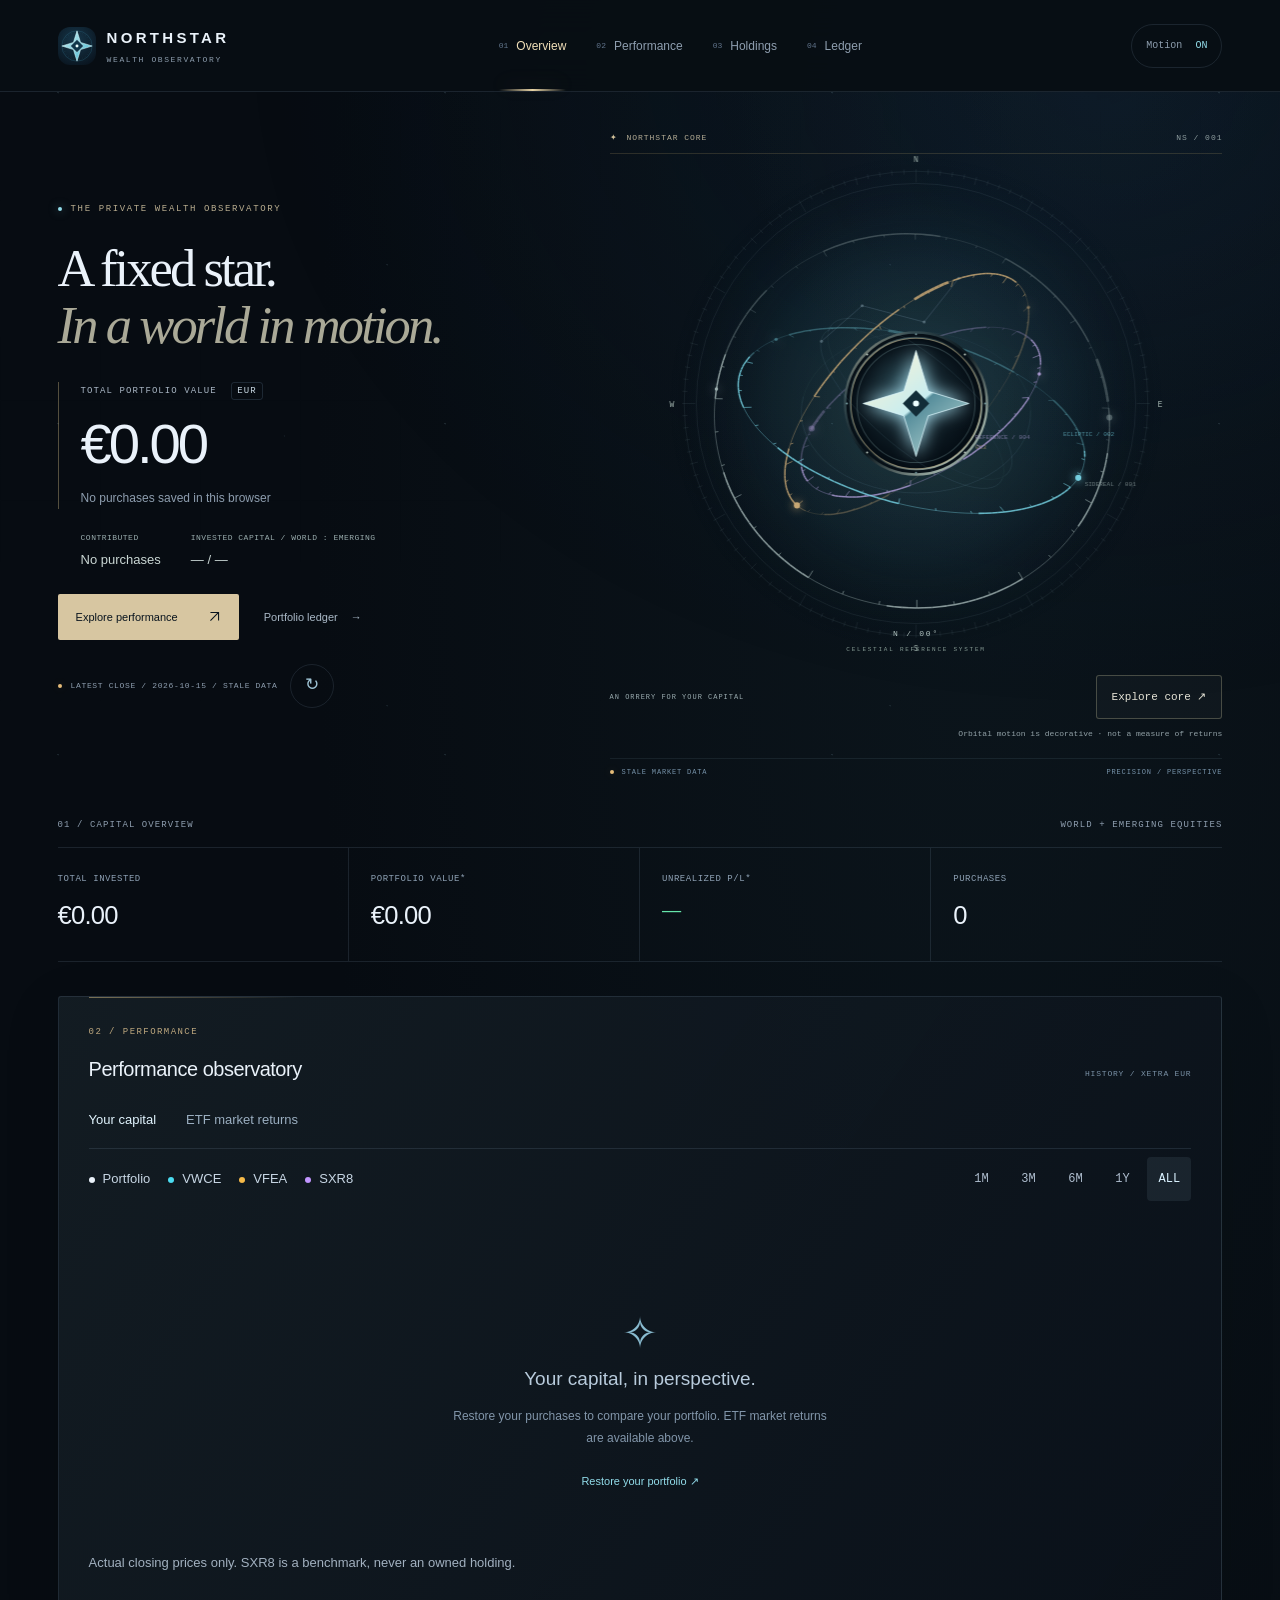
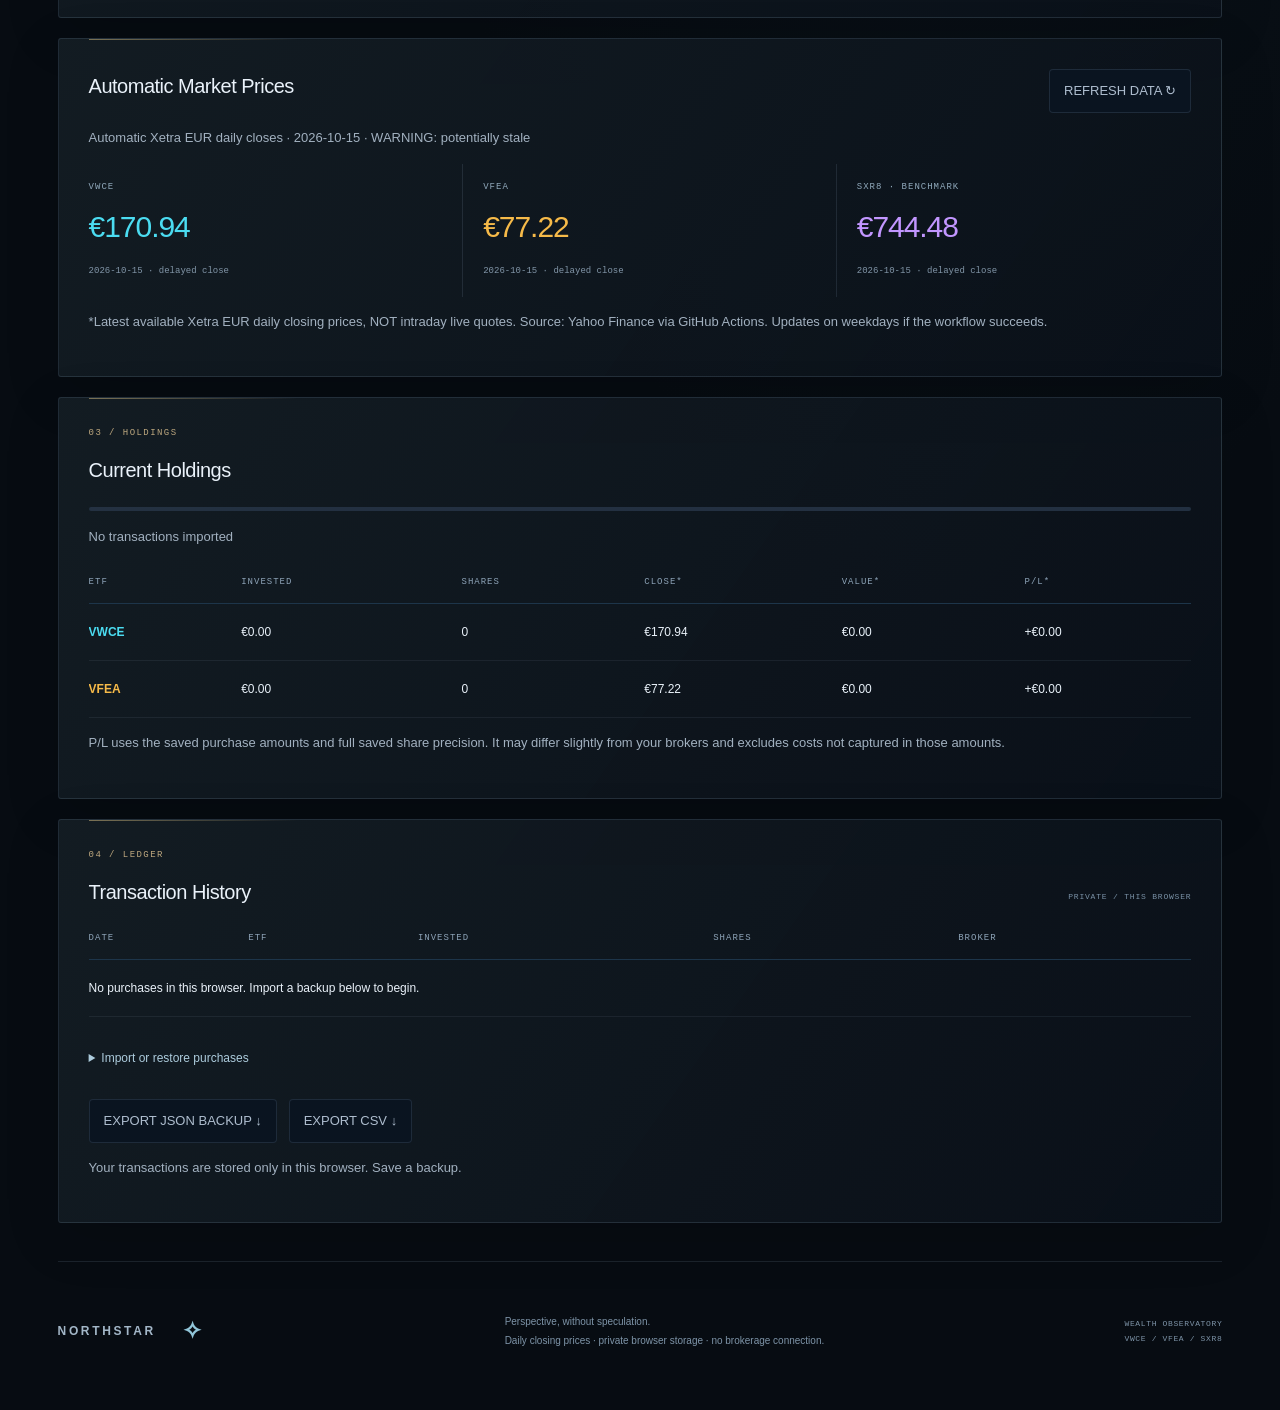
==== public/index.html @ 8e4db7a5 "Build living celestial instrument and portfolio atlas" ====
<!doctype html>
<html lang="en">
<head>
  <meta charset="utf-8">

  <meta
    name="viewport"
    content="width=device-width,initial-scale=1,viewport-fit=cover"
  >

  <meta name="theme-color" content="#060a11">

  <meta
    name="description"
    content="NORTHSTAR — a private wealth observatory. Actual purchases, precise perspective."
  >

  <title>NORTHSTAR — Wealth Observatory</title>

  <link
    rel="icon"
    href="./assets/northstar-mark.svg"
    type="image/svg+xml"
  >

  <link rel="manifest" href="./manifest.webmanifest">
  <link rel="stylesheet" href="./portfolio.css">
  <link rel="stylesheet" href="./observatory.css">
  <link rel="stylesheet" href="./celestial.css">

  <script defer src="./js/finance-utils.js"></script>
  <script defer src="./js/observatory.js"></script>
  <script defer src="./js/celestial.js"></script>
  <script defer src="./js/portfolio-observatory.js"></script>
</head>

<body data-state="loading">

  <a class="skip" href="#view-investments">
    Skip to portfolio
  </a>

  <div class="atmosphere" aria-hidden="true">
    <div class="ambient-light"></div>
    <div class="starfield"></div>
  </div>

  <header class="masthead" id="top">

    <a
      class="identity"
      href="#top"
      aria-label="Northstar overview"
    >
      <img
        src="./assets/northstar-mark.svg"
        width="38"
        height="38"
        alt=""
      >
      <span>
        NORTHSTAR
        <small>WEALTH OBSERVATORY</small>
      </span>
    </a>

    <nav aria-label="Portfolio sections" class="nav">
      <span class="nav-beacon" aria-hidden="true"></span>
      <a class="active" href="#top" aria-current="page">
        <span>01</span> Overview
      </a>

      <a href="#pf-chart">
        <span>02</span> Performance
      </a>

      <a href="#pf-holdings">
        <span>03</span> Holdings
      </a>

      <a href="#pf-trades">
        <span>04</span> Ledger
      </a>
    </nav>

    <button
      class="motion-toggle"
      id="motion-toggle"
      type="button"
      aria-pressed="false"
      aria-label="Pause ambient motion"
    >
      Motion <span>ON</span>
    </button>

  </header>

  <main>

    <section
      class="observatory"
      aria-labelledby="hero-title"
    >

      <div class="hero-copy">

        <div class="eyebrow">
          <span class="status-dot"></span>
          THE PRIVATE WEALTH OBSERVATORY
        </div>

        <h1 id="hero-title">
          A fixed star.<br>
          <em>In a world in motion.</em>
        </h1>

        <div class="hero-valuation">
          <span class="label">
            TOTAL PORTFOLIO VALUE
            <span class="unit">EUR</span>
          </span>

          <strong id="hero-value">—</strong>

          <div id="hero-pl" class="hero-pl">
            Awaiting your portfolio
          </div>
        </div>

        <div class="hero-facts" aria-label="Portfolio context"><div><span>CONTRIBUTED</span><strong id="core-contributed">—</strong></div><div><span>WORLD / EMERGING</span><strong id="core-allocation">—</strong></div></div>
        <div class="hero-actions">
          <a class="primary-link" href="#pf-chart">
            Explore performance <svg width="13" height="13" viewBox="0 0 16 16" aria-hidden="true"><path d="M3 13L13 3M3 3h10v10" fill="none" stroke="currentColor" stroke-width="1.3"/></svg>
          </a>

          <a class="quiet-link" href="#pf-trades">
            Portfolio ledger <span>→</span>
          </a>
        </div>

        <div class="data-status">
          <span class="status-dot"></span>

          <span id="hero-date">
            CONNECTING TO DAILY MARKET DATA
          </span>

          <button
            id="refresh"
            type="button"
            aria-label="Refresh market data"
          >↻</button>
        </div>

      </div>

      <div
        class="instrument"
        id="instrument"
        role="region"
        aria-label="Northstar celestial instrument"
      >

        <div class="instrument-heading">
          <span>NORTHSTAR CORE</span>
          <span>NS / 001</span>
        </div>

        <div class="core-space">

          <div class="core-halo"></div>
          <canvas id="celestial-core" aria-hidden="true"></canvas>
          <div class="core-coordinate" aria-hidden="true">N / 00°<span>CELESTIAL REFERENCE SYSTEM</span></div>

          <div class="core-tilt" id="core-tilt">

            <svg
              class="core-dial"
              viewBox="0 0 500 500"
              aria-hidden="true"
            >

              <defs>
                <radialGradient id="core-surface">
                  <stop stop-color="#1a3d50"/>
                  <stop offset=".65" stop-color="#091520"/>
                  <stop offset="1" stop-color="#050c14"/>
                </radialGradient>

                <linearGradient
                  id="core-metal"
                  x1="0"
                  y1="0"
                  x2="1"
                  y2="1"
                >
                  <stop stop-color="#f0ffff"/>
                  <stop offset=".44" stop-color="#b5e8f5"/>
                  <stop offset=".46" stop-color="#5795ad"/>
                  <stop offset="1" stop-color="#82cbdc"/>
                </linearGradient>

                <linearGradient id="arc-light">
                  <stop
                    stop-color="#4bbedb"
                    stop-opacity="0"
                  />
                  <stop offset="1" stop-color="#d6f9ff"/>
                </linearGradient>
              </defs>

              <g
                class="spatial-guides"
                stroke="#6eabc7"
                fill="none"
                opacity=".2"
              >
                <path d="M250 8V492M8 250H492"/>

                <circle cx="250" cy="250" r="230"/>

                <circle
                  cx="250"
                  cy="250"
                  r="215"
                  stroke-dasharray="1 12"
                />

                <path
                  d="M65 65L435 435M435 65L65 435"
                  stroke-dasharray="2 8"
                />
              </g>

              <g
                fill="#8bacbe"
                font-family="monospace"
                font-size="10"
                text-anchor="middle"
              >
                <text x="250" y="15">N</text>
                <text x="489" y="254">E</text>
                <text x="250" y="497">S</text>
                <text x="11" y="254">W</text>
              </g>

              <g
                id="precision-ticks"
                stroke="#82bad0"
              ></g>

              <g class="orbit orbit-outer" fill="none">
                <circle
                  cx="250"
                  cy="250"
                  r="203"
                  stroke="#47809b"
                  stroke-width=".6"
                />

                <circle
                  cx="250"
                  cy="250"
                  r="199"
                  stroke="url(#arc-light)"
                  stroke-width="3"
                  stroke-dasharray="180 180 6 320 80 485"
                />

                <circle
                  cx="250"
                  cy="51"
                  r="4"
                  fill="#c8f5ff"
                />

                <circle
                  cx="250"
                  cy="449"
                  r="2"
                  fill="#87bed5"
                />
              </g>

              <g
                class="orbit orbit-middle"
                fill="none"
                stroke="#6dbcd2"
              >
                <circle
                  cx="250"
                  cy="250"
                  r="181"
                  stroke-width=".7"
                  stroke-dasharray="2 10"
                />

                <circle
                  cx="250"
                  cy="250"
                  r="171"
                  stroke-width="1.5"
                  stroke-dasharray="70 230 15 400"
                />

                <path
                  d="M250 69v14M421 250h-14M250 431v-14M79 250h14"
                  stroke="#e0faff"
                />
              </g>

              <g class="orbit orbit-inner" fill="none">
                <circle
                  cx="250"
                  cy="250"
                  r="147"
                  stroke="#407891"
                  stroke-width=".8"
                />

                <circle
                  cx="250"
                  cy="250"
                  r="142"
                  stroke="#8bcedf"
                  stroke-width="3"
                  stroke-dasharray="1 8"
                  opacity=".45"
                />

                <circle
                  cx="250"
                  cy="108"
                  r="3"
                  fill="#c4eefa"
                />
              </g>

              <circle
                cx="250"
                cy="250"
                r="107"
                fill="url(#core-surface)"
                stroke="#6295af"
                stroke-width=".8"
              />

              <circle
                cx="250"
                cy="250"
                r="99"
                fill="none"
                stroke="#47748a"
                stroke-width=".5"
              />

              <circle
                cx="250"
                cy="250"
                r="88"
                fill="none"
                stroke="#67a8c4"
                opacity=".25"
                stroke-dasharray="1 5"
              />

              <g class="core-star">
                <path
                  d="M250 165L269 231L335 250L269 269L250 335L231 269L165 250L231 231Z"
                  fill="url(#core-metal)"
                  stroke="#e2faff"
                  stroke-width=".8"
                />

                <path
                  d="M250 165V335M165 250H335"
                  stroke="#c2f6ff"
                  opacity=".4"
                />

                <path
                  d="M250 218L282 250L250 282L218 250Z"
                  fill="#0a1d2a"
                  stroke="#a2d5e5"
                />

                <path
                  d="M250 237L263 250L250 263L237 250Z"
                  fill="#bcefff"
                />

                <circle
                  cx="250"
                  cy="250"
                  r="3"
                  fill="white"
                />
              </g>

              <g
                fill="#769cac"
                font-family="monospace"
                font-size="7"
                letter-spacing="2"
              >
                <text x="226" y="372">TRUE NORTH</text>
                <text x="220" y="132">CAPITAL / EUR</text>
              </g>

            </svg>

            <div class="gyro gyro-one"><i></i></div>
            <div class="gyro gyro-two"><i></i></div>
            <div class="gyro gyro-three"><i></i></div>

          </div>

          <div class="orbit-tag tag-world">
            <i></i>
            <span>WORLD<small>VWCE</small></span>
          </div>

          <div class="orbit-tag tag-emerging">
            <i></i>
            <span>EMERGING<small>VFEA</small></span>
          </div>

        </div>

        <div class="core-controls"><span>AN ORRERY FOR YOUR CAPITAL</span><button id="explore-core" type="button" aria-haspopup="dialog">Explore core <span>↗</span></button></div>
        <p class="orbit-disclaimer">Orbital motion is decorative · not a measure of returns</p>
        <div class="instrument-footer">
          <span>
            <i class="status-dot"></i>
            <b id="core-state">ACQUIRING DATA</b>
          </span>

          <span>PRECISION / PERSPECTIVE</span>
        </div>

      </div>

    </section>

    <div class="section-divider">
      <span>01 / CAPITAL OVERVIEW</span>
      <span>WORLD + EMERGING EQUITIES</span>
    </div>

    <section
      id="view-investments"
      aria-label="Portfolio overview"
    >
      <p class="boot">Loading portfolio engine…</p>
    </section>

    <noscript>
      <p>
        JavaScript is required to calculate your portfolio.
        Your saved records remain in browser storage.
      </p>
    </noscript>

    <footer>
      <a class="identity footer-identity" href="#top">
        NORTHSTAR <span>✧</span>
      </a>

      <p>
        Perspective, without speculation.<br>
        Daily closing prices · private browser storage ·
        no brokerage connection.
      </p>

      <span>
        WEALTH OBSERVATORY<br>
        VWCE / VFEA / SXR8
      </span>
    </footer>

  </main>
  <dialog id="core-dialog" aria-labelledby="map-title" aria-describedby="map-help">
    <div class="map-heading"><div><span class="eyebrow">NORTHSTAR / CELESTIAL ATLAS</span><h2 id="map-title">Your capital. In constellation.</h2></div><button id="close-core" type="button" aria-label="Close celestial atlas" autofocus>Close ×</button></div>
    <p id="map-help">Drag the instrument to rotate. Use arrow keys when focused. Orbits are decorative; financial values below come from your portfolio.</p>
    <div class="map-layout"><canvas id="celestial-map" tabindex="0" role="img" aria-label="Interactive celestial instrument. Arrow keys rotate; Home resets. Drag to rotate."></canvas><div class="map-information"><span class="eyebrow">SELECT A REFERENCE</span><div class="asset-selector" role="group" aria-label="Asset details"><button type="button" data-asset="VWCE" aria-pressed="true">VWCE <small>WORLD</small></button><button type="button" data-asset="VFEA" aria-pressed="false">VFEA <small>EMERGING</small></button><button type="button" data-asset="SXR8" aria-pressed="false">SXR8 <small>BENCHMARK ONLY</small></button></div><div id="asset-detail" aria-live="polite"></div><p class="map-privacy">PRIVATE BY DESIGN<br>Purchases stay in this browser. No brokerage connection.</p></div></div>
    <div class="map-bottom"><span>VWCE / CYAN · VFEA / GOLD · SXR8 / PURPLE</span><button id="reset-core" type="button">Reset orientation ↺</button></div>
  </dialog>

</body>
</html>
---- public/portfolio.css ----
#view-investments > :not(#pf-root) {
  display: none !important;
}

#pf-root {
  color: #e4f0fb;
}

#pf-root * {
  box-sizing: border-box;
}

#pf-root h1 {
  font-size: clamp(28px, 3vw, 40px);
  margin: 10px 0;
}

#pf-root h2 {
  font-size: 17px;
  margin: 0 0 14px;
}

#pf-root .pf-sub {
  color: #91aabc;
  font-size: 12px;
  line-height: 1.7;
}

#pf-root .pf-micro {
  color: #56d5ef;
  font-size: 10px;
  letter-spacing: 2px;
}

#pf-root .pf-grid {
  display: grid;
  grid-template-columns: repeat(4, minmax(0, 1fr));
  gap: 12px;
  margin: 22px 0;
}

#pf-root .pf-card,
#pf-root .pf-panel {
  background: #0b1c2d;
  border: 1px solid #203e54;
  border-radius: 6px;
  padding: 20px;
  min-width: 0;
}

#pf-root .pf-card small,
#pf-root .pf-quote small {
  display: block;
  color: #91aabc;
  font-size: 10px;
  letter-spacing: 1px;
  margin-bottom: 12px;
}

#pf-root .pf-card strong {
  display: block;
  font-size: clamp(16px, 2vw, 25px);
  overflow-wrap: anywhere;
}

#pf-root .pf-panel {
  margin: 14px 0;
}

#pf-root .pf-top {
  display: flex;
  justify-content: space-between;
  align-items: center;
  gap: 12px;
  flex-wrap: wrap;
}

#pf-root button {
  background: #0c2b40;
  border: 1px solid #28506b;
  color: #b6eaf6;
  padding: 10px 13px;
  border-radius: 4px;
  cursor: pointer;
  font-size: 12px;
}

#pf-root button.active {
  background: #56d5ef;
  color: #052030;
  border-color: #56d5ef;
  font-weight: 700;
}

#pf-root button:disabled {
  opacity: 0.5;
  cursor: wait;
}

#pf-root .pf-controls {
  display: flex;
  gap: 8px;
  flex-wrap: wrap;
  margin: 14px 0;
}

#pf-root .pf-table {
  overflow-x: auto;
}

#pf-root table {
  width: 100%;
  min-width: 560px;
  border-collapse: collapse;
  font-size: 13px;
}

#pf-root th,
#pf-root td {
  text-align: left;
  padding: 12px;
  border-bottom: 1px solid #1d354a;
  white-space: nowrap;
}

#pf-root th {
  font-size: 10px;
  color: #91aabc;
  letter-spacing: 1px;
}

#pf-root .pf-bar {
  height: 9px;
  border-radius: 8px;
  margin: 13px 0;
}

#pf-root .pf-prices {
  display: grid;
  grid-template-columns: repeat(3, minmax(0, 1fr));
  gap: 10px;
  margin-top: 14px;
}

#pf-root .pf-quote {
  padding: 14px;
  background: #071725;
  border: 1px solid #203e54;
  border-radius: 5px;
}

#pf-root .pf-quote strong {
  display: block;
  font-size: 21px;
  margin-bottom: 9px;
}

#pf-root .pf-quote span {
  font-size: 11px;
  color: #91aabc;
}

#pf-root .pf-empty {
  text-align: center;
  padding: 65px 12px;
  color: #91aabc;
  font-size: 14px;
}

#pf-root #pf-chart svg {
  display: block;
  width: 100%;
  height: auto;
}

#pf-root summary {
  cursor: pointer;
  color: #56d5ef;
  margin: 18px 0;
}

#pf-root textarea {
  width: 100%;
  min-height: 145px;
  display: block;
  background: #061522;
  color: #e4f0fb;
  border: 1px solid #2b4b64;
  padding: 12px;
  font: 13px monospace;
  margin: 12px 0;
}

@media (max-width: 950px) {
  #pf-root .pf-grid {
    grid-template-columns: repeat(2, minmax(0, 1fr));
  }
}

@media (max-width: 600px) {
  #pf-root .pf-card,
  #pf-root .pf-panel {
    padding: 13px;
  }

  #pf-root .pf-prices {
    grid-template-columns: 1fr;
  }
}
---- public/observatory.css ----
:root {
  color-scheme: dark;
  --bg: #060a11;
  --ink: #eaf2fa;
  --muted: #8e9eaf;
  --line: #99b8d323;
  --cyan: #93ddeb;
  --gold: #e9be74;
  --purple: #bca3ef;
  --mono: ui-monospace, SFMono-Regular, Consolas, monospace;
}

* { box-sizing: border-box; }

html {
  scroll-behavior: smooth;
  scroll-padding-top: 105px;
}

body {
  margin: 0;
  min-width: 320px;
  background: var(--bg);
  color: var(--ink);
  font: 14px/1.5 -apple-system, BlinkMacSystemFont, "Segoe UI", sans-serif;
  -webkit-font-smoothing: antialiased;
}

a { color: inherit; text-decoration: none; }
button, input, textarea { font: inherit; }
button, a, input { -webkit-tap-highlight-color: transparent; }
button { cursor: pointer; }
button:disabled { cursor: wait; opacity: .5; }
:focus-visible { outline: 2px solid var(--cyan); outline-offset: 5px; }
::selection { background: #3e758b; color: white; }

.skip {
  position: fixed;
  top: -100px;
  z-index: 99;
  background: #eaf2fa;
  color: #060a11;
  padding: 14px;
}

.skip:focus { top: 0; }

/* ATMOSPHERE */

.atmosphere {
  position: fixed;
  inset: 0;
  overflow: hidden;
  pointer-events: none;
  z-index: -1;
  background: radial-gradient(ellipse at 85% 5%, #10253e66, transparent 55%);
}

.ambient-light {
  position: absolute;
  width: 65vw;
  height: 65vw;
  right: -20vw;
  top: -25vw;
  background: radial-gradient(circle, #2547662b, transparent 65%);
  animation: atmosphere 22s ease-in-out infinite alternate;
}

.starfield {
  position: absolute;
  inset: 0;
  background-image:
    radial-gradient(1px 1px at 15% 28%, #bdeaff7a 80%, transparent),
    radial-gradient(1px 1px at 77% 60%, #bdeaff60 80%, transparent),
    radial-gradient(1px 1px at 42% 84%, #bdeaff40 80%, transparent);
  background-size: 387px 331px, 503px 441px, 677px 519px;
  opacity: .4;
  animation: atmosphere 30s ease-in-out infinite alternate-reverse;
}

/* IDENTITY AND NAVIGATION */

.masthead {
  height: 92px;
  display: flex;
  align-items: center;
  justify-content: space-between;
  gap: 25px;
  padding: 0 clamp(22px, 4.5vw, 80px);
  border-bottom: 1px solid var(--line);
  background: #060c15e8;
  backdrop-filter: blur(18px);
  position: sticky;
  top: 0;
  z-index: 10;
}

.identity {
  display: flex;
  align-items: center;
  gap: 11px;
  font-size: 15px;
  font-weight: 600;
  letter-spacing: .22em;
}

.identity img { border-radius: 12px; }

.identity small {
  display: block;
  color: var(--muted);
  font: 8px var(--mono);
  letter-spacing: .2em;
  margin-top: 5px;
}

.nav {
  display: flex;
  align-items: center;
  gap: 30px;
  height: 100%;
}

.nav a {
  display: flex;
  align-items: center;
  gap: 8px;
  position: relative;
  font-size: 12px;
  color: var(--muted);
  height: 100%;
  transition: color .25s;
}

.nav a span {
  font: 8px var(--mono);
  color: #60748b;
}

.nav a:after {
  content: "";
  height: 1px;
  position: absolute;
  bottom: 0;
  left: 0;
  right: 0;
  background: var(--cyan);
  transform: scaleX(0);
  transition: transform .35s;
}

.nav a.active { color: var(--ink); }

.nav a.active:after {
  transform: scaleX(1);
  box-shadow: 0 -3px 16px #80d8ff66;
}

.nav a:hover { color: #e9f9ff; }

.motion-toggle {
  border: 1px solid var(--line);
  border-radius: 30px;
  background: transparent;
  padding: 10px 14px;
  color: var(--muted);
  font: 10px var(--mono);
}

.motion-toggle span {
  color: var(--cyan);
  margin-left: 7px;
}

/* PORTFOLIO HERO */

main {
  max-width: 1720px;
  margin: auto;
  padding: 0 clamp(22px, 4.5vw, 80px);
}

.observatory {
  min-height: 600px;
  display: grid;
  grid-template-columns: 1fr 1fr;
  align-items: center;
  gap: 20px;
  position: relative;
  padding: 38px 0 48px;
}

.hero-copy { z-index: 1; }

.eyebrow,
.label,
.section-divider,
.instrument-heading,
.instrument-footer,
.data-status {
  font: 9px/1.6 var(--mono);
  letter-spacing: .12em;
  color: var(--muted);
}

.eyebrow {
  display: flex;
  align-items: center;
  gap: 9px;
  color: #a3c2d3;
}

.status-dot {
  display: inline-block;
  width: 4px;
  height: 4px;
  border-radius: 50%;
  background: var(--cyan);
  box-shadow: 0 0 10px #93ddeb88;
  flex-shrink: 0;
}

.hero-copy h1 {
  font-size: clamp(32px, 3.4vw, 55px);
  font-weight: 430;
  line-height: 1.16;
  letter-spacing: -.045em;
  margin: 29px 0 34px;
}

.hero-copy h1 em {
  font-style: normal;
  color: #7f97ab;
  font-weight: 350;
}

.hero-valuation .label {
  display: block;
  color: #a9b6c4;
}

.unit {
  display: inline-block;
  padding: 1px 5px;
  border: 1px solid #7b9cb733;
  border-radius: 3px;
  margin-left: 8px;
  color: #c8d8e3;
}

.hero-valuation > strong {
  display: block;
  font-size: clamp(45px, 4.8vw, 78px);
  font-weight: 350;
  letter-spacing: -.055em;
  line-height: 1.15;
  margin: 12px 0;
  font-variant-numeric: tabular-nums;
}

.hero-pl {
  font-size: 12px;
  color: var(--muted);
  min-height: 20px;
}

.up { color: #92d8b6 !important; }
.down { color: #f2a6ac !important; }

.hero-actions {
  display: flex;
  gap: 25px;
  align-items: center;
  margin: 32px 0;
}

.primary-link {
  display: flex;
  align-items: center;
  gap: 30px;
  background: #d9ecf3;
  color: #09141e;
  padding: 13px 18px;
  border-radius: 4px;
  font-size: 11px;
  transition: background .2s, transform .2s;
}

.primary-link:hover {
  background: white;
  transform: translateY(-2px);
}

.quiet-link { font-size: 11px; color: #aab9c7; }
.quiet-link span { margin-left: 10px; }

.data-status {
  display: flex;
  align-items: center;
  gap: 9px;
  font-size: 8px;
  letter-spacing: .08em;
}

.data-status button {
  background: none;
  border: 1px solid var(--line);
  border-radius: 50%;
  color: #9fc4d6;
  font-size: 17px;
  width: 34px;
  height: 34px;
  margin-left: 4px;
}

/* NORTHSTAR CORE */

.instrument {
  align-self: stretch;
  position: relative;
  display: flex;
  flex-direction: column;
  justify-content: center;
  min-width: 0;
  isolation: isolate;
}

.instrument-heading,
.instrument-footer {
  display: flex;
  justify-content: space-between;
  align-items: center;
  font-size: 8px;
  letter-spacing: .12em;
  padding: 8px 18px;
  color: #7793aa;
}

.instrument-heading { border-bottom: 1px solid #9bc9e018; }
.instrument-footer { border-top: 1px solid #9bc9e018; }

.instrument-footer > span:first-child {
  display: flex;
  align-items: center;
  gap: 8px;
}

.instrument-footer b { font-weight: 400; }

.core-space {
  position: relative;
  aspect-ratio: 1.05;
  display: grid;
  place-items: center;
  perspective: 900px;
  max-height: 540px;
}

.core-halo {
  position: absolute;
  inset: 0;
  background: radial-gradient(circle at 50% 50%, #5694c012, transparent 64%);
  border-radius: 50%;
  animation: core-breathe 9s ease-in-out infinite;
}

.core-tilt {
  width: 93%;
  aspect-ratio: 1;
  position: relative;
  transform: rotateX(var(--pitch, 0deg)) rotateY(var(--yaw, 0deg));
  transform-style: preserve-3d;
  transition: transform .6s cubic-bezier(.2, .8, .2, 1);
}

.core-dial {
  width: 100%;
  height: 100%;
  overflow: visible;
}

.orbit { transform-origin: 250px 250px; }
.orbit-outer { animation: orbit 80s linear infinite; }
.orbit-middle { animation: orbit 56s linear infinite reverse; }
.orbit-inner { animation: orbit 35s linear infinite; }
.core-star { filter: drop-shadow(0 0 10px #7bcce444); }

.gyro {
  position: absolute;
  inset: 10%;
  border-radius: 50%;
  border: 1px solid #79c8ee55;
  box-shadow: inset 0 1px 1px #d6f6ff55, 0 0 12px #2f668515;
  pointer-events: none;
  transform-style: preserve-3d;
}

.gyro:after {
  content: "";
  position: absolute;
  inset: 5px;
  border: 1px solid #9dd7ee12;
  border-radius: 50%;
}

.gyro i {
  position: absolute;
  top: 50%;
  left: -2px;
  width: 4px;
  height: 4px;
  border-radius: 50%;
  background: #c4efff;
  box-shadow: 0 0 10px #b0e7ff;
}

.gyro-one { animation: gyro-one 45s linear infinite; }

.gyro-two {
  inset: 15%;
  border-color: #7190ba45;
  animation: gyro-two 60s linear infinite reverse;
}

.gyro-three {
  inset: 5%;
  border-style: dashed;
  opacity: .3;
  animation: gyro-three 100s linear infinite;
}

.orbit-tag {
  position: absolute;
  font: 8px var(--mono);
  letter-spacing: .14em;
  display: flex;
  gap: 7px;
  align-items: start;
  color: #a8ccdc;
  background: #070d16bb;
  padding: 8px;
  border-radius: 3px;
}

.orbit-tag i {
  width: 4px;
  height: 4px;
  background: var(--cyan);
  border-radius: 50%;
  margin-top: 3px;
}

.orbit-tag small {
  display: block;
  color: #6c879e;
  font-size: 7px;
  margin-top: 5px;
}

.tag-world { right: 0; top: 25%; }
.tag-emerging { left: 0; bottom: 20%; color: #d1bd98; }
.tag-emerging i { background: var(--gold); }

/* FINANCIAL PANELS */

.section-divider {
  display: flex;
  justify-content: space-between;
  gap: 20px;
  border-bottom: 1px solid var(--line);
  padding: 0 0 15px;
  font-size: 9px;
}

#pf-root > .pf-micro,
#pf-root > h1,
#pf-root > p.pf-sub {
  display: none;
}

#view-investments { min-height: 400px; }
#view-investments #pf-root { color: var(--ink); }

#view-investments #pf-root .pf-grid {
  gap: 0;
  margin: 0 0 34px;
  border-bottom: 1px solid var(--line);
}

#view-investments #pf-root .pf-card {
  background: transparent;
  border: 0;
  border-right: 1px solid var(--line);
  border-radius: 0;
  padding: 26px 22px;
  position: relative;
}

#view-investments #pf-root .pf-card:first-child { padding-left: 0; }
#view-investments #pf-root .pf-card:last-child { border-right: 0; }

#view-investments #pf-root .pf-card small {
  color: #8ea1b4;
  font: 9px var(--mono);
  letter-spacing: .06em;
}

#view-investments #pf-root .pf-card strong {
  font-size: clamp(19px, 2vw, 29px);
  font-weight: 400;
  letter-spacing: -.03em;
  font-variant-numeric: tabular-nums;
}

#view-investments #pf-root .pf-card:nth-child(3) strong {
  font-size: clamp(15px, 1.5vw, 22px);
}

#view-investments #pf-root .pf-panel {
  background: linear-gradient(140deg, #101a27b0, #080e17d0);
  border: 1px solid #8faec629;
  border-radius: 8px;
  padding: 30px;
  margin: 20px 0;
  position: relative;
  overflow: hidden;
  transition: border-color .35s;
}

#view-investments #pf-root .pf-panel:hover {
  border-color: #8faec650;
}

#view-investments #pf-root .pf-panel:before {
  content: "";
  position: absolute;
  height: 1px;
  top: 0;
  left: 30px;
  width: 18%;
  background: linear-gradient(90deg, #b4deef88, transparent);
}

#view-investments #pf-root .pf-top { gap: 12px; }

#view-investments #pf-root h2 {
  font-size: 20px;
  font-weight: 450;
  letter-spacing: -.025em;
  margin: 0 0 10px;
}

#view-investments #pf-root .pf-micro {
  color: #7b92a7;
  font: 8px var(--mono);
  letter-spacing: .1em;
}

#view-investments #pf-root .pf-sub {
  font-size: 13px;
  color: #a2b1c0;
  line-height: 1.8;
}

#view-investments #pf-root button {
  border: 1px solid #829ab82b;
  border-radius: 4px;
  background: #0a1420;
  color: #aebdce;
  min-height: 44px;
  font-size: 13px;
  padding: 10px 14px;
  transition: color .2s, background .2s, border-color .2s;
}

#view-investments #pf-root button:hover {
  border-color: #a7d0e866;
  color: #eaf2fa;
}

#view-investments #pf-root button.active {
  background: #bacddb15;
  color: #eaf6ff;
  border-color: #8faac64f;
  font-weight: 500;
}

#view-investments #pf-root .pf-controls { gap: 6px; }

#view-investments #pf-root .pf-modes {
  border-bottom: 1px solid var(--line);
  padding-bottom: 6px;
  margin: 4px 0 8px;
}

#view-investments #pf-root .pf-modes button {
  border: 0;
  background: transparent;
  padding-left: 0;
  padding-right: 24px;
  color: #9bafc1;
}

#view-investments #pf-root .pf-modes button.active {
  color: #e2f5ff;
}

/* PERFORMANCE CHART */

/* One shared control row on tablets; stacked controls on narrow screens. */

#view-investments #pf-root > section.pf-panel:first-of-type {
  display: grid;
  grid-template-columns: minmax(0, 1fr) auto;
  column-gap: 16px;
}

#view-investments #pf-root > section.pf-panel:first-of-type > :not(#pf-legend):not(#pf-periods) {
  grid-column: 1 / -1;
  min-width: 0;
}

#pf-legend {
  float: none;
  margin: 0 !important;
  align-items: center;
}

#view-investments #pf-root #pf-legend button {
  border: 0 !important;
  background: none;
  padding: 10px 12px 10px 0;
  color: #98a9ba;
  font-weight: 400;
}

#pf-legend button:before {
  content: "";
  display: inline-block;
  width: 6px;
  height: 6px;
  border-radius: 50%;
  background: var(--series-color, #eaf2fa);
  margin-right: 8px;
  opacity: .25;
}

#pf-legend button.active:before { opacity: 1; }

#view-investments #pf-root #pf-legend button.active {
  color: #c8d7e5;
}

#view-investments #pf-root #pf-periods {
  justify-content: flex-end;
  gap: 3px;
  margin: 0;
  align-items: center;
}

#view-investments #pf-root #pf-periods button {
  border: 0;
  min-width: 44px;
  padding: 8px;
  background: transparent;
  font: 12px var(--mono);
}

#view-investments #pf-root #pf-periods button.active {
  background: #b9dcf115;
  color: #daf2ff;
}

.pf-readout {
  clear: both;
  display: flex;
  flex-wrap: wrap;
  align-items: center;
  gap: 10px 20px;
  min-height: 52px;
  padding: 12px 0;
  font-size: 13px;
  color: #a9bdce;
  font-variant-numeric: tabular-nums;
}

.pf-readout time {
  font: 12px var(--mono);
  margin-right: 8px;
}

.pf-readout span {
  display: flex;
  gap: 6px;
  align-items: center;
}

.pf-readout i {
  height: 4px;
  width: 4px;
  border-radius: 50%;
}

.pf-readout b {
  font: 14px var(--mono);
  font-weight: 400;
  color: #dae8f4;
}

#pf-chart {
  clear: both;
  position: relative;
  scroll-margin-top: 150px;
}

#pf-chart svg {
  touch-action: pan-y;
  user-select: none;
  -webkit-user-select: none;
}

#pf-chart svg text {
  font-size: 11px;
  fill: #a9bdce;
}

.chart-line {
  animation: trace 1.2s cubic-bezier(.2, .7, .3, 1) both;
}

.chart-scrub {
  width: 100%;
  accent-color: #97d5e8;
  min-height: 44px;
  margin: 0;
  cursor: ew-resize;
  opacity: 1;
}

.scrub-hint {
  display: block;
  text-align: right;
  font: 11px/1.6 var(--mono);
  color: #a0b3c4;
  margin-top: 4px;
}

#view-investments #pf-root .pf-empty {
  min-height: 285px;
  display: flex;
  align-items: center;
  justify-content: center;
  flex-direction: column;
  padding: 30px 20px;
}

.empty-star {
  font-size: 43px;
  color: #89bbd0;
  line-height: 1.5;
}

#pf-root .pf-empty strong {
  font-size: 19px;
  font-weight: 400;
  color: #b8cbdc;
}

#pf-root .pf-empty p {
  font-size: 12px;
  max-width: 380px;
  line-height: 1.8;
  color: #8296aa;
}

#pf-root .pf-empty a {
  font-size: 11px;
  color: var(--cyan);
  margin-top: 12px;
}

/* QUOTES, HOLDINGS AND BACKUPS */

#view-investments #pf-root .pf-prices { gap: 18px; }

#view-investments #pf-root .pf-quote {
  background: transparent;
  border: 0;
  border-left: 1px solid var(--line);
  border-radius: 0;
  padding: 18px 20px;
}

#view-investments #pf-root .pf-quote:first-child {
  border-left: 0;
  padding-left: 0;
}

#view-investments #pf-root .pf-quote small {
  font: 9px var(--mono);
}

#view-investments #pf-root .pf-quote strong {
  font-size: 30px;
  font-weight: 350;
  letter-spacing: -.035em;
}

#view-investments #pf-root .pf-quote span {
  font: 9px var(--mono);
  color: #8397a9;
}

#view-investments #pf-root .pf-bar {
  height: 4px;
  border-radius: 2px;
  margin: 22px 0 14px;
  opacity: .85;
}

#view-investments #pf-root th {
  font: 9px var(--mono);
  color: #8ea4b8;
  font-weight: 400;
  padding: 16px 12px;
}

#view-investments #pf-root td {
  padding: 19px 12px;
  border-bottom: 1px solid #9fb5ce16;
  font-size: 12px;
  font-variant-numeric: tabular-nums;
}

#view-investments #pf-root table { min-width: 580px; }

#view-investments #pf-root td:first-child,
#view-investments #pf-root th:first-child {
  padding-left: 0;
}

#view-investments #pf-root .pf-table {
  scrollbar-color: #40536a transparent;
}

#view-investments #pf-root tbody tr {
  transition: background .2s;
}

#view-investments #pf-root tbody tr:hover {
  background: #b7d8f006;
}

#view-investments #pf-root summary {
  padding: 14px 0;
  color: #adccdd;
  font-size: 12px;
  min-height: 44px;
}

#pf-root label {
  display: block;
  font-size: 11px;
  color: #a7bed2;
  margin: 12px 0;
}

#pf-root input[type=file] {
  display: block;
  margin-top: 10px;
  max-width: 100%;
  font-size: 12px;
}

#pf-root input::file-selector-button {
  background: #152333;
  color: #c4ddeb;
  padding: 10px;
  border: 1px solid #57738c;
  border-radius: 4px;
  margin-right: 10px;
}

#view-investments #pf-root textarea {
  border-color: var(--line);
  border-radius: 4px;
  background: #060d17;
  line-height: 1.6;
  font-size: 12px;
}

#pf-json { margin-right: 8px; }
#pf-root #pf-message { min-height: 22px; }

footer {
  display: flex;
  justify-content: space-between;
  align-items: center;
  gap: 24px;
  padding: 40px 0 50px;
  margin-top: 38px;
  border-top: 1px solid var(--line);
  color: #7e94a8;
  font-size: 10px;
}

footer p { line-height: 1.9; }

footer > span {
  font: 8px/1.9 var(--mono);
  letter-spacing: .08em;
  text-align: right;
}

.footer-identity { font-size: 12px; color: #a3b7c8; }

.footer-identity span {
  font-size: 24px;
  color: #91c6d9;
  margin-left: 15px;
}

/* MOTION STATES */

body[data-state=loading] .orbit { animation-duration: 7s; }

body[data-state=loading] .status-dot {
  animation: blink 1.2s ease-in-out infinite;
}

body[data-state=warning] .instrument-footer .status-dot,
body[data-state=warning] .data-status .status-dot {
  background: #e5bc79;
  box-shadow: 0 0 8px #e5bc7933;
}

body[data-state=updated] .core-halo {
  animation: update-wave 1.8s ease-out;
}

body[data-storage-error] #pf-message {
  color: #e7bf87 !important;
}

body.intro .core-tilt {
  animation: assemble 1.8s cubic-bezier(.2, .8, .2, 1) both;
}

body.intro .hero-copy h1 {
  animation: enter 1.2s .15s both;
}

body.intro .hero-valuation {
  animation: enter 1.2s .35s both;
}

body.intro .hero-actions {
  animation: enter 1.2s .5s both;
}

body.intro #pf-root .pf-grid {
  animation: enter 1s .7s both;
}

.reveal-enter { animation: enter .7s both; }

body.motion-paused *,
body.motion-paused *:before,
body.motion-paused *:after,
body.tab-hidden *,
body.tab-hidden *:before,
body.tab-hidden *:after,
.instrument.offscreen * {
  animation-play-state: paused !important;
}

body.motion-paused { scroll-behavior: auto; }

body.motion-paused .core-tilt {
  transition: none;
  transform: none;
}

@keyframes orbit {
  to { transform: rotate(360deg); }
}

@keyframes gyro-one {
  from { transform: rotateZ(-32deg) rotateX(62deg) rotateZ(0); }
  to { transform: rotateZ(-32deg) rotateX(62deg) rotateZ(360deg); }
}

@keyframes gyro-two {
  from { transform: rotateZ(43deg) rotateY(57deg) rotateZ(0); }
  to { transform: rotateZ(43deg) rotateY(57deg) rotateZ(360deg); }
}

@keyframes gyro-three {
  from { transform: rotateZ(15deg) rotateX(24deg) rotateY(-22deg) rotateZ(0); }
  to { transform: rotateZ(15deg) rotateX(24deg) rotateY(-22deg) rotateZ(360deg); }
}

@keyframes core-breathe {
  50% { opacity: .5; transform: scale(.94); }
}

@keyframes atmosphere {
  to { transform: translate3d(-15px, 20px, 0); opacity: .65; }
}

@keyframes trace {
  from { stroke-dasharray: 1; stroke-dashoffset: 1; }
  to { stroke-dasharray: 1; stroke-dashoffset: 0; }
}

@keyframes enter {
  from { opacity: .25; transform: translateY(12px); }
  to { opacity: 1; transform: none; }
}

@keyframes assemble {
  from { opacity: .1; transform: scale(.87) rotateZ(-12deg); }
  to { opacity: 1; transform: scale(1) rotateZ(0); }
}

@keyframes blink {
  50% { opacity: .25; }
}

@keyframes update-wave {
  from { opacity: 1; transform: scale(.5); }
  to { opacity: 0; transform: scale(1.4); }
}

/* LARGE DISPLAYS */

@media (min-width: 1500px) {
  .observatory { min-height: 680px; }
  .core-space { max-height: 610px; }
}

/* IPAD LANDSCAPE AND SMALL DESKTOP */

@media (max-width: 1100px) {
  .masthead { height: 80px; gap: 15px; padding-inline: 24px; }
  .nav { gap: 20px; }
  .nav a span { display: none; }
  main { padding-inline: 28px; }
  .observatory { min-height: 540px; gap: 4px; }
  .hero-copy h1 { font-size: 37px; }
  .hero-valuation > strong { font-size: 54px; }
  .hero-actions { gap: 16px; }
  .primary-link { gap: 18px; }
  .instrument-footer span:last-child { display: none; }
  .instrument-heading { padding-inline: 8px; }
  .orbit-tag { font-size: 7px; }
  .instrument-footer { justify-content: center; }

  #view-investments #pf-root .pf-grid {
    grid-template-columns: repeat(4, minmax(0, 1fr));
  }

  #view-investments #pf-root .pf-card {
    padding-inline: 14px;
  }
}

/* NARROW TABLETS */

@media (max-width: 850px) {
  .identity { font-size: 12px; }
  .identity small { font-size: 7px; }
  .nav { gap: 16px; }
  .nav a { font-size: 11px; }
  .motion-toggle { font-size: 9px; padding: 9px; }
  .observatory { min-height: 490px; }
  .hero-copy h1 { font-size: 30px; }
  .hero-valuation > strong { font-size: 46px; }
  .eyebrow { font-size: 7px; }
  .hero-actions { flex-wrap: wrap; gap: 13px; }
  .instrument-heading { font-size: 7px; }
  .data-status { font-size: 7px; }
  .orbit-tag { display: none; }

  #view-investments #pf-root .pf-card strong {
    font-size: 21px;
  }

  #view-investments #pf-root .pf-card:nth-child(3) strong {
    font-size: 16px;
  }

  #view-investments #pf-root .pf-card small {
    font-size: 8px;
  }

  #view-investments #pf-root .pf-panel {
    padding: 23px;
  }
}

/* MOBILE */

@media (max-width: 740px) {
  #view-investments #pf-root > section.pf-panel:first-of-type {
    grid-template-columns: minmax(0, 1fr);
    column-gap: 0;
  }

  #view-investments #pf-root #pf-periods {
    justify-content: flex-start;
    margin: 2px 0 4px;
  }
}

@media (max-width: 620px) {
  html { scroll-padding-top: 80px; }
  .masthead { height: 70px; padding: 0 20px; }
  .identity img { width: 32px; height: 32px; }

  .nav {
    position: fixed;
    bottom: 0;
    left: 0;
    right: 0;
    top: auto;
    height: calc(60px + env(safe-area-inset-bottom));
    padding: 0 16px env(safe-area-inset-bottom);
    justify-content: space-around;
    gap: 4px;
    background: #080f1af5;
    border-top: 1px solid var(--line);
    backdrop-filter: blur(18px);
  }

  .nav a { font-size: 10px; }
  .nav a:after { bottom: auto; top: 0; }
  .nav a span { display: block; font-size: 7px; }
  .motion-toggle { font-size: 9px; }
  main { padding: 0 20px 60px; }

  .observatory {
    grid-template-columns: 1fr;
    gap: 0;
    padding: 30px 0 28px;
  }

  .hero-copy h1 { font-size: 34px; margin: 24px 0; }
  .hero-valuation > strong { font-size: 54px; }
  .eyebrow { font-size: 8px; }
  .hero-actions { margin: 25px 0 18px; }
  .hero-copy { order: 1; }

  .instrument {
    order: 2;
    max-width: 370px;
    width: 100%;
    margin: 22px auto 0;
  }

  .instrument-heading { display: none; font-size: 7px; }

  .instrument-footer {
    padding-top: 5px;
    font-size: 7px;
    justify-content: space-between;
  }

  .instrument-footer span:last-child { display: block; }
  .core-space { aspect-ratio: 1.2; }
  .core-tilt { width: 83%; }
  .core-dial { overflow: visible; }
  .data-status { font-size: 7px; }
  .section-divider { font-size: 8px; gap: 15px; }

  .section-divider span:last-child {
    font-size: 7px;
    text-align: right;
  }

  #view-investments #pf-root .pf-grid {
    grid-template-columns: repeat(2, minmax(0, 1fr));
    margin-bottom: 24px;
  }

  #view-investments #pf-root .pf-card {
    padding: 20px 12px;
  }

  #view-investments #pf-root .pf-card:nth-child(odd) {
    padding-left: 0;
  }

  #view-investments #pf-root .pf-card:nth-child(even) {
    border-right: 0;
  }

  #view-investments #pf-root .pf-card:nth-child(-n+2) {
    border-bottom: 1px solid var(--line);
  }

  #view-investments #pf-root .pf-card strong {
    font-size: 24px;
  }

  #view-investments #pf-root .pf-card:nth-child(3) strong {
    font-size: 16px;
  }

  #view-investments #pf-root .pf-panel {
    padding: 18px 14px;
    margin: 15px -6px;
  }

  #view-investments #pf-root h2 { font-size: 19px; }
  #view-investments #pf-root .pf-micro { font-size: 7px; }
  #pf-legend { float: none; }

  #view-investments #pf-root #pf-periods {
    justify-content: flex-start;
    margin: 0 0 4px;
  }

  .pf-readout { gap: 10px 15px; min-height: 104px; }
  .pf-readout time { width: 100%; font-size: 12px; }
  .pf-readout b { font-size: 13px; }
  .pf-readout span { font-size: 12px; }

  #view-investments #pf-root .pf-prices {
    grid-template-columns: 1fr;
    gap: 0;
  }

  #view-investments #pf-root .pf-quote {
    border-left: 0;
    border-top: 1px solid var(--line);
    padding: 16px 0;
    display: grid;
    grid-template-columns: 1fr 1fr;
  }

  #view-investments #pf-root .pf-quote strong {
    font-size: 26px;
    text-align: right;
    grid-column: 2;
    grid-row: 1 / 3;
    margin: 0;
  }

  #view-investments #pf-root .pf-quote small {
    margin-bottom: 7px;
  }

  #view-investments #pf-root .pf-quote span {
    font-size: 8px;
  }

  .scrub-hint { font-size: 11px; text-align: left; }
  footer { flex-wrap: wrap; padding: 25px 0; gap: 10px; }
  footer > span { display: none; }
  footer p { font-size: 9px; }
  .footer-identity { font-size: 11px; }
}

/* ACCESSIBILITY */

@media (prefers-reduced-motion: reduce) {
  html { scroll-behavior: auto; }

  *,
  *:before,
  *:after {
    animation: none !important;
    transition: none !important;
  }

  .core-tilt { transform: none !important; }
}
---- public/celestial.css ----
/* Three tempos: ambient 30–180s, interaction 180–350ms, activation 2.6s. */
:root { --bg:#070c12; --gold:#d4b780; --cyan:#93ddeb; }
body { background:radial-gradient(ellipse at 76% 17%,#18303940,transparent 48%),#070c12; }
.atmosphere { z-index:0; opacity:.6; }
main,.masthead { position:relative; }
.masthead { position:sticky; background:#080e14ef; }
.atmosphere:after { content:"";position:absolute;inset:0;background-image:linear-gradient(#9db4ad05 1px,transparent 1px),linear-gradient(90deg,#9db4ad05 1px,transparent 1px);background-size:100px 100px;mask-image:linear-gradient(transparent,#0006,transparent); }
.observatory { grid-template-columns:.92fr 1.08fr;gap:35px;min-height:670px; }
.hero-copy h1 { font-family:Georgia,'Times New Roman',serif;font-size:clamp(38px,4.4vw,69px);font-weight:400;letter-spacing:-.055em;line-height:1.08; }
.hero-copy h1 em { color:#aaa997;font-style:italic;font-weight:400; }
.eyebrow { color:#b9ad8f;letter-spacing:.18em; }
.hero-valuation { border-left:1px solid #c7b48166;padding-left:22px; }
.hero-valuation>strong { font-size:clamp(45px,4.8vw,74px); }
.primary-link { background:#d7c6a1;border-radius:2px;min-height:46px; }
.core-space { aspect-ratio:1;max-height:590px; }
#celestial-core { width:100%;height:100%;position:absolute;inset:0;animation:celestial-awaken .6s ease-out; }
.core-tilt { display:none; }
.canvas-fallback .core-tilt { display:block; }
.core-space .orbit-tag { display:none; }
.core-coordinate { position:absolute;bottom:0;left:0;right:0;text-align:center;font:8px var(--mono);letter-spacing:.22em;color:#afc1bf;pointer-events:none; }
.core-coordinate span { display:block;font-size:6px;color:#849992;margin-top:8px; }
.instrument-heading { color:#b5ad96;border-color:#c0a86e32; }
.instrument-heading span:last-child { color:#8e9d9f; }
.instrument-footer { padding-inline:0;font-size:7px; }
.core-controls { display:flex;justify-content:space-between;align-items:center;margin:22px 0 0;gap:12px; }
.core-controls>span { font:7px var(--mono);letter-spacing:.14em;color:#9aabaf; }
.core-controls button,#core-dialog button { min-height:44px;color:#e7e5d8;border:1px solid #b6b39155;background:#b9c3b509;border-radius:3px;padding:10px 15px;font:11px var(--mono);transition:background .18s,border-color .18s,transform .18s; }
.core-controls button:hover,#core-dialog button:hover { background:#c4d3c219;border-color:#c7ccae; }
button:active,.nav a:active { transform:translateY(1px); }
.orbit-disclaimer { font:8px/1.6 var(--mono);color:#92a1a7;margin:9px 0 17px;text-align:right; }
.nav a { min-height:44px; }
.nav a:after { background:linear-gradient(90deg,transparent,#d9c496,transparent);height:2px; }
.nav a.active { color:#f0dfb8; }
.motion-toggle,.data-status button { min-height:44px;min-width:44px; }
#view-investments #pf-root .pf-panel { border-radius:3px;background:linear-gradient(125deg,#162027cc,#0a111add);box-shadow:0 15px 55px #0002; }
#view-investments #pf-root .pf-panel:before { background:linear-gradient(90deg,#d5bc8188,transparent); }
.chart-line { animation:none; }
#pf-chart,#pf-holdings,#pf-trades { scroll-margin-top:145px; }
#pf-chart svg { background:radial-gradient(ellipse at 50% 100%,#73b7c607,transparent 70%); }
body.intro .hero-copy h1,body.intro .hero-valuation,body.intro .hero-actions,body.intro #pf-root .pf-grid { animation:interface-settle .7s ease-out both; }
body.intro #celestial-core { animation:celestial-awaken 2.6s cubic-bezier(.16,.65,.25,1) both; }
body.intro .core-coordinate { animation:interface-settle 1s .5s both; }
body.intro .core-space:after { content:"";position:absolute;inset:18%;border:1px solid #c5d7bb66;border-radius:50%;pointer-events:none;animation:activation-wave 2.6s ease-out both; }
.nav-response .core-space { animation:navigation-response .5s ease-out; }
#core-dialog { width:min(1100px,94vw);max-height:92dvh;overflow:auto;padding:30px;color:#e6eeef;border:1px solid #b5b18a66;border-radius:6px;background:radial-gradient(ellipse at 30% 48%,#18333e,#0a111a 70%);box-shadow:0 40px 150px #000b; }
#core-dialog::backdrop { background:#02060ce8;backdrop-filter:blur(10px); }
body:has(#core-dialog[open]) { overflow:hidden; }
#core-dialog[open] { animation:interface-settle .3s ease-out; }
.map-heading { display:flex;align-items:center;justify-content:space-between;gap:20px; }
.map-heading h2 { font:normal clamp(24px,3vw,38px)/1.15 Georgia,serif;letter-spacing:-.03em;margin:14px 0; }
#map-help { color:#a5b8bd;font-size:12px;max-width:630px;line-height:1.8; }
.map-layout { display:grid;grid-template-columns:1.35fr 1fr;align-items:center;gap:35px; }
#celestial-map { width:100%;aspect-ratio:1;touch-action:none;cursor:grab;min-width:0; }
#celestial-map:active { cursor:grabbing; }
.asset-selector { display:flex;gap:6px;margin:18px 0; }
#core-dialog .asset-selector button { flex:1;min-width:0;text-align:left;padding:12px 10px; }
.asset-selector small { display:block;font:7px/1.7 var(--mono);margin-top:6px; }
#core-dialog [data-asset=VWCE] { color:#93ddeb; }
#core-dialog [data-asset=VFEA] { color:#e9be74; }
#core-dialog [data-asset=SXR8] { color:#bca3ef; }
#core-dialog button[aria-pressed=true] { background:#c5e3ed12;border-color:currentColor; }
#asset-detail { border-left:2px solid var(--asset-color);padding:5px 0 5px 18px;min-height:205px; }
#asset-detail h3 { color:var(--asset-color);font:28px Georgia,serif;margin:5px 0 15px; }
#asset-detail p { font-size:12px;line-height:1.8;color:#b6c7cc; }
#asset-detail .asset-value { font:13px/1.9 var(--mono);color:#e4edf0; }
.map-privacy { font:8px/1.9 var(--mono);letter-spacing:.06em;color:#93a3a8;margin-top:25px; }
.map-bottom { display:flex;justify-content:space-between;align-items:center;gap:15px;border-top:1px solid var(--line);padding-top:15px;font:8px/1.7 var(--mono);color:#a4b5bb; }
@keyframes celestial-awaken { 0%{opacity:.15;transform:scale(.88);filter:brightness(.4)} 40%{opacity:1;filter:brightness(1.2)} 100%{transform:scale(1);filter:brightness(1)} }
@keyframes activation-wave { 0%,30%{opacity:0;transform:scale(.35)} 55%{opacity:.7} 100%{opacity:0;transform:scale(1.65)} }
@keyframes interface-settle { from{opacity:.75;transform:translateY(7px)}to{opacity:1;transform:none} }
@keyframes navigation-response { 40%{filter:brightness(1.25)} }
@media(min-width:1500px){.observatory{min-height:730px}}
@media(max-width:1100px){.observatory{min-height:580px;gap:16px}.hero-copy h1{font-size:43px}.core-controls>span{font-size:6px}.instrument-footer{font-size:6px}}
@media(max-width:850px){.observatory{grid-template-columns:1fr 1fr;gap:10px;min-height:550px}.hero-copy h1{font-size:36px}.core-controls{justify-content:center}.core-controls>span{display:none}.orbit-disclaimer{text-align:center;font-size:7px}.core-coordinate span{font-size:5px}.map-layout{gap:18px;grid-template-columns:1fr 1fr}.asset-selector{flex-wrap:wrap}.asset-selector small{font-size:6px}}
@media(max-width:620px){.observatory{grid-template-columns:1fr;padding-top:32px}.hero-copy h1{font-size:43px}.instrument{max-width:430px;margin-top:32px}.core-space{aspect-ratio:1;max-height:none}.instrument-heading{display:flex}.core-controls{justify-content:space-between}.core-controls>span{display:block;font-size:6px}.orbit-disclaimer{text-align:right}.map-layout{grid-template-columns:1fr;gap:8px}#core-dialog{padding:20px;max-height:94dvh}#celestial-map{max-height:360px}.map-heading{align-items:flex-start}.map-heading h2{font-size:27px}.map-heading .eyebrow{font-size:7px}.map-bottom{flex-wrap:wrap}#asset-detail{min-height:0}.map-privacy{margin-top:18px}.masthead{z-index:10}}
html:has(body.motion-paused){scroll-behavior:auto}
body.motion-paused *,body.motion-paused *:before,body.motion-paused *:after { animation:none!important;transition:none!important; }
@media(prefers-reduced-motion:reduce){*,*:before,*:after{animation:none!important;transition:none!important}html{scroll-behavior:auto}}
.asset-metrics { display:grid;grid-template-columns:1fr auto;gap:8px 20px;font-size:12px;margin:20px 0; }
.asset-metrics dt { color:#9fb3bb; }
.asset-metrics dd { margin:0;font-family:var(--mono);font-variant-numeric:tabular-nums;color:#edf3ee; }
/* Contain the synchronization wave so it never widens a touch viewport. */
.core-space { overflow:clip; }
@media(max-width:620px){
  /* A filtered ancestor would trap the fixed bottom navigation in the header. */
  .masthead { backdrop-filter:none; }
}
/* Second craft pass: closer composition, quieter data, one travelling nav beacon. */
.observatory { min-height:610px;padding-block:32px;gap:30px; }
.core-space { height:clamp(340px,39vw,510px);max-height:none;aspect-ratio:auto; }
.hero-copy h1 { font-size:clamp(38px,4.1vw,62px);margin:24px 0 28px; }
.hero-valuation>strong { font-size:clamp(44px,4.4vw,68px); }
.hero-facts { display:flex;gap:30px;margin:22px 0 0;padding-left:23px; }
.hero-facts>div { min-width:0; }
.hero-facts span { display:block;color:#9aadae;font:8px/1.7 var(--mono);letter-spacing:.06em; }
.hero-facts strong { display:block;font-size:13px;font-weight:450;margin-top:6px;color:#cad7d4;font-variant-numeric:tabular-nums; }
.hero-actions { margin-block:24px; }
.nav { position:relative;isolation:isolate; }
.nav a:after { display:none; }
.nav-beacon { position:absolute;pointer-events:none;bottom:0;left:0;width:var(--beacon-width,0px);height:2px;transform:translateX(var(--beacon-x,0px));background:linear-gradient(90deg,transparent,#e7d3a5,transparent);box-shadow:0 -5px 20px #d7bd7925;transition:transform .28s cubic-bezier(.2,.8,.2,1),width .28s; }
.nav a { transition:color .18s,background .18s; }
.nav a:hover,.nav a:focus-visible { background:linear-gradient(0deg,#e6cd9410,transparent); }
.section-coordinate { margin:0 0 17px;color:#bea87f;font:9px var(--mono);letter-spacing:.16em; }
#view-investments #pf-root .section-current { border-color:#bcb68b65; }
#view-investments #pf-root .section-current:before { width:34%;transition:width .3s; }
#view-investments #pf-root .pf-panel { transition:border-color .25s,box-shadow .25s; }
.instrument-heading { padding-inline:0; }
.instrument-heading span:first-child:before { content:'✦';color:#d4c39c;margin-right:9px; }
#asset-detail { animation:detail-arrive .22s ease-out; }
@keyframes detail-arrive { from{opacity:.65;transform:translateX(5px)}to{opacity:1;transform:none} }
@media(min-width:1500px){.observatory{min-height:650px}.core-space{height:550px}}
@media(max-width:1100px){.observatory{min-height:560px;gap:18px}.core-space{height:420px}.hero-copy h1{font-size:40px}.hero-facts{gap:18px}.hero-facts span{font-size:7px}}
@media(max-width:850px){.observatory{min-height:510px;gap:12px}.core-space{height:350px}.hero-copy h1{font-size:33px}.hero-facts{padding-left:0;gap:16px;flex-wrap:wrap}.hero-facts strong{font-size:12px}.hero-facts span{font-size:7px}}
@media(max-width:620px){
  .observatory{padding-top:28px;gap:0;min-height:0}.hero-copy h1{font-size:37px;margin:19px 0 24px}.hero-valuation>strong{font-size:49px}.hero-facts{padding-left:23px;margin-top:18px;gap:25px}.hero-actions{margin:22px 0 15px}.instrument{margin-top:26px}.core-space{height:330px}.core-coordinate span{font-size:6px}.nav{position:fixed}.nav-beacon{bottom:auto;top:0}.section-coordinate{font-size:8px}.orbit-disclaimer{font-size:8px}
}
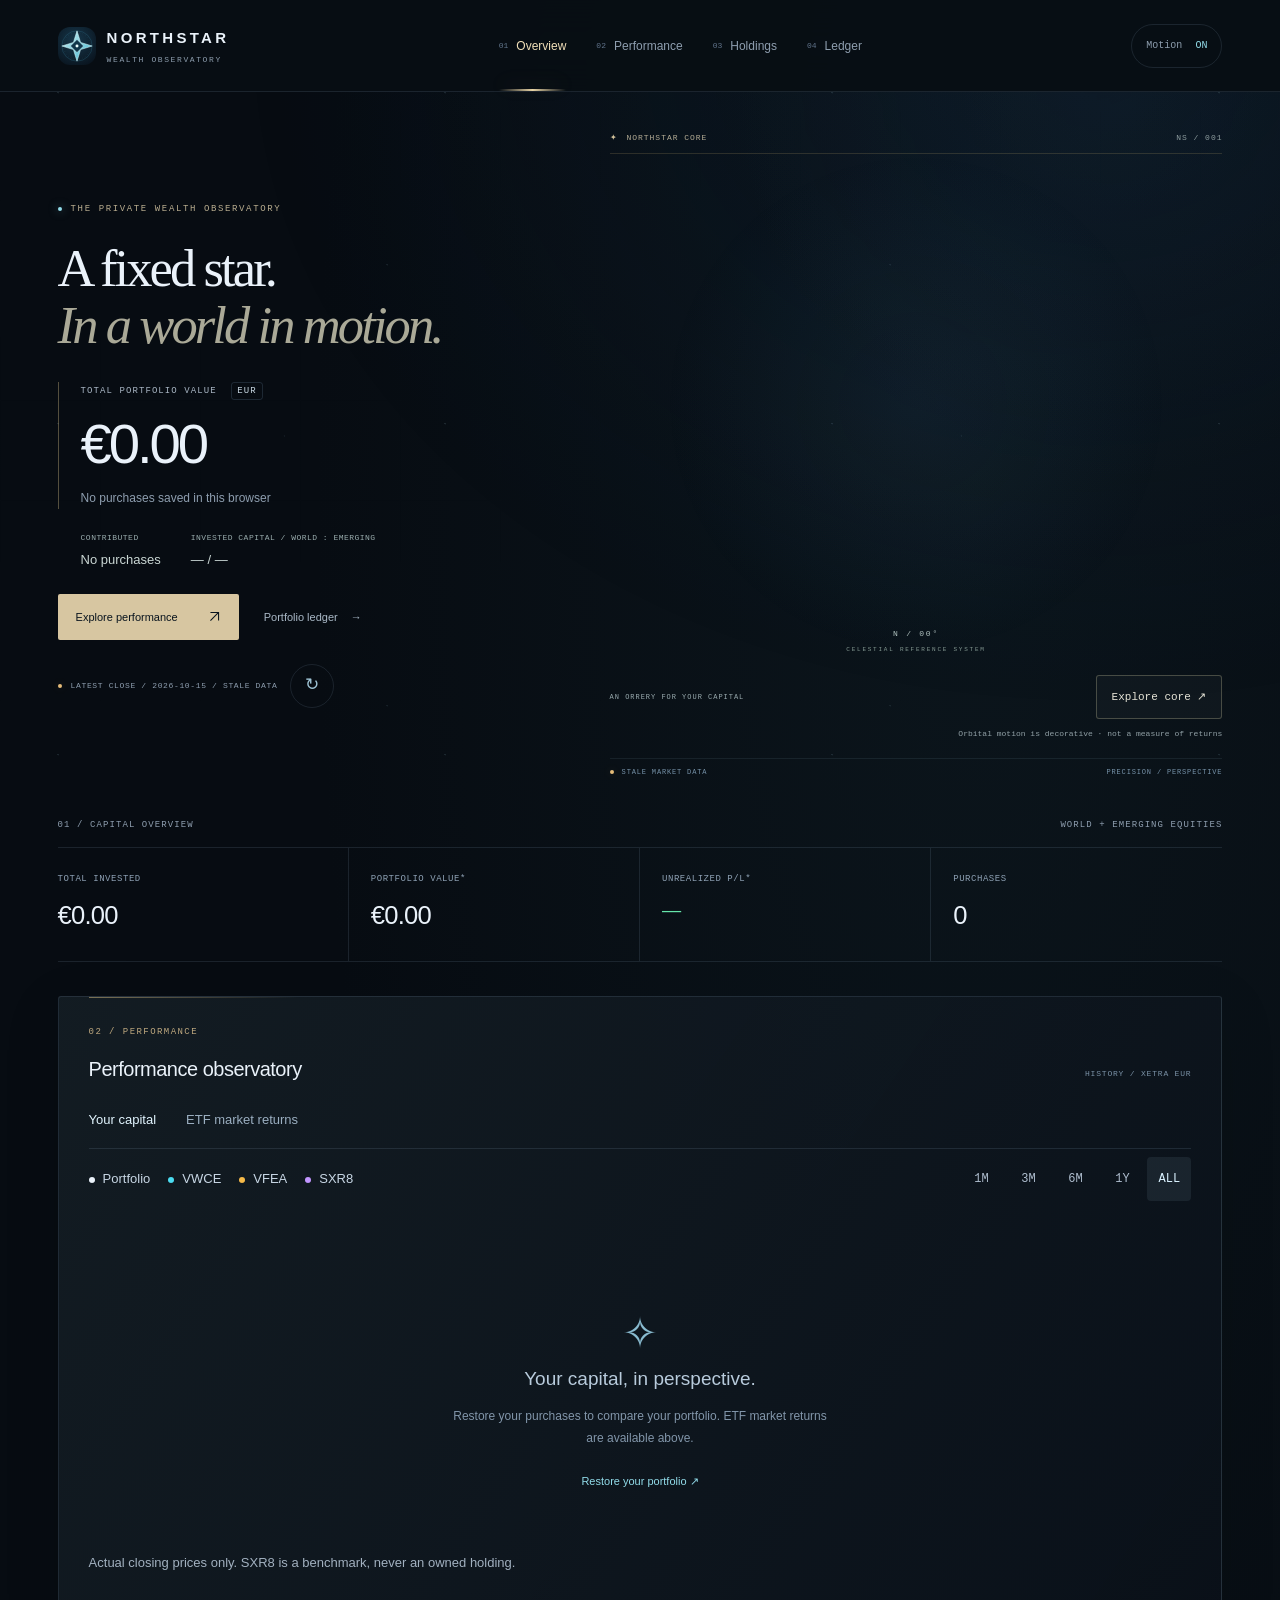
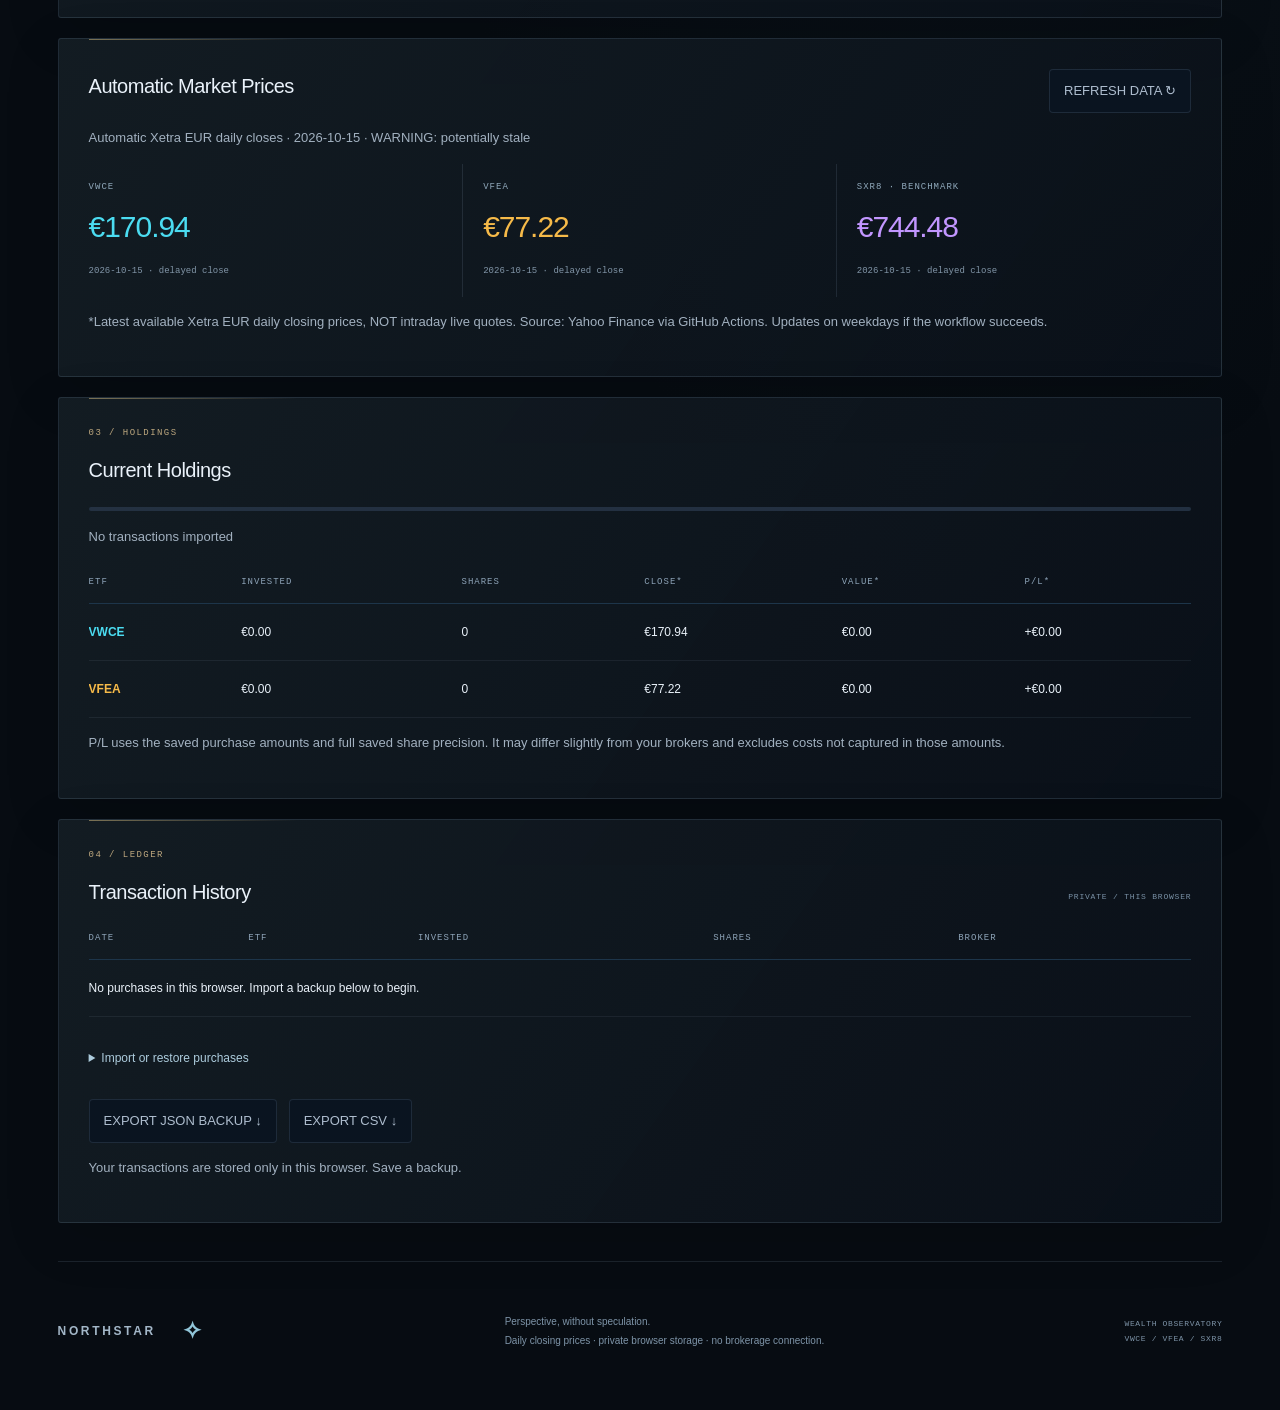
==== commit 7ef1b8c6: "Update index.html" ====
--- a/public/index.html
+++ b/public/index.html
@@ -66,6 +66,7 @@
 
     <nav aria-label="Portfolio sections" class="nav">
       <span class="nav-beacon" aria-hidden="true"></span>
+
       <a class="active" href="#top" aria-current="page">
         <span>01</span> Overview
       </a>
@@ -127,10 +128,33 @@
           </div>
         </div>
 
-        <div class="hero-facts" aria-label="Portfolio context"><div><span>CONTRIBUTED</span><strong id="core-contributed">—</strong></div><div><span>WORLD / EMERGING</span><strong id="core-allocation">—</strong></div></div>
+        <div class="hero-facts" aria-label="Portfolio context">
+          <div>
+            <span>CONTRIBUTED</span>
+            <strong id="core-contributed">—</strong>
+          </div>
+          <div>
+            <span>WORLD / EMERGING</span>
+            <strong id="core-allocation">—</strong>
+          </div>
+        </div>
+
         <div class="hero-actions">
           <a class="primary-link" href="#pf-chart">
-            Explore performance <svg width="13" height="13" viewBox="0 0 16 16" aria-hidden="true"><path d="M3 13L13 3M3 3h10v10" fill="none" stroke="currentColor" stroke-width="1.3"/></svg>
+            Explore performance
+            <svg
+              width="13"
+              height="13"
+              viewBox="0 0 16 16"
+              aria-hidden="true"
+            >
+              <path
+                d="M3 13L13 3M3 3h10v10"
+                fill="none"
+                stroke="currentColor"
+                stroke-width="1.3"
+              />
+            </svg>
           </a>
 
           <a class="quiet-link" href="#pf-trades">
@@ -169,9 +193,18 @@
         <div class="core-space">
 
           <div class="core-halo"></div>
-          <canvas id="celestial-core" aria-hidden="true"></canvas>
-          <div class="core-coordinate" aria-hidden="true">N / 00°<span>CELESTIAL REFERENCE SYSTEM</span></div>
-
+
+          <canvas
+            id="celestial-core"
+            aria-hidden="true"
+          ></canvas>
+
+          <div class="core-coordinate" aria-hidden="true">
+            N / 00°
+            <span>CELESTIAL REFERENCE SYSTEM</span>
+          </div>
+
+          <!-- SVG fallback when Canvas is unavailable. -->
           <div class="core-tilt" id="core-tilt">
 
             <svg
@@ -201,10 +234,7 @@
                 </linearGradient>
 
                 <linearGradient id="arc-light">
-                  <stop
-                    stop-color="#4bbedb"
-                    stop-opacity="0"
-                  />
+                  <stop stop-color="#4bbedb" stop-opacity="0"/>
                   <stop offset="1" stop-color="#d6f9ff"/>
                 </linearGradient>
               </defs>
@@ -216,7 +246,6 @@
                 opacity=".2"
               >
                 <path d="M250 8V492M8 250H492"/>
-
                 <circle cx="250" cy="250" r="230"/>
 
                 <circle
@@ -427,8 +456,22 @@
 
         </div>
 
-        <div class="core-controls"><span>AN ORRERY FOR YOUR CAPITAL</span><button id="explore-core" type="button" aria-haspopup="dialog">Explore core <span>↗</span></button></div>
-        <p class="orbit-disclaimer">Orbital motion is decorative · not a measure of returns</p>
+        <div class="core-controls">
+          <span>AN ORRERY FOR YOUR CAPITAL</span>
+
+          <button
+            id="explore-core"
+            type="button"
+            aria-haspopup="dialog"
+          >
+            Explore core <span>↗</span>
+          </button>
+        </div>
+
+        <p class="orbit-disclaimer">
+          Orbital motion is decorative · not a measure of returns
+        </p>
+
         <div class="instrument-footer">
           <span>
             <i class="status-dot"></i>
@@ -479,11 +522,103 @@
     </footer>
 
   </main>
-  <dialog id="core-dialog" aria-labelledby="map-title" aria-describedby="map-help">
-    <div class="map-heading"><div><span class="eyebrow">NORTHSTAR / CELESTIAL ATLAS</span><h2 id="map-title">Your capital. In constellation.</h2></div><button id="close-core" type="button" aria-label="Close celestial atlas" autofocus>Close ×</button></div>
-    <p id="map-help">Drag the instrument to rotate. Use arrow keys when focused. Orbits are decorative; financial values below come from your portfolio.</p>
-    <div class="map-layout"><canvas id="celestial-map" tabindex="0" role="img" aria-label="Interactive celestial instrument. Arrow keys rotate; Home resets. Drag to rotate."></canvas><div class="map-information"><span class="eyebrow">SELECT A REFERENCE</span><div class="asset-selector" role="group" aria-label="Asset details"><button type="button" data-asset="VWCE" aria-pressed="true">VWCE <small>WORLD</small></button><button type="button" data-asset="VFEA" aria-pressed="false">VFEA <small>EMERGING</small></button><button type="button" data-asset="SXR8" aria-pressed="false">SXR8 <small>BENCHMARK ONLY</small></button></div><div id="asset-detail" aria-live="polite"></div><p class="map-privacy">PRIVATE BY DESIGN<br>Purchases stay in this browser. No brokerage connection.</p></div></div>
-    <div class="map-bottom"><span>VWCE / CYAN · VFEA / GOLD · SXR8 / PURPLE</span><button id="reset-core" type="button">Reset orientation ↺</button></div>
+
+  <dialog
+    id="core-dialog"
+    aria-labelledby="map-title"
+    aria-describedby="map-help"
+  >
+
+    <div class="map-heading">
+      <div>
+        <span class="eyebrow">
+          NORTHSTAR / CELESTIAL ATLAS
+        </span>
+
+        <h2 id="map-title">
+          Your capital. In constellation.
+        </h2>
+      </div>
+
+      <button
+        id="close-core"
+        type="button"
+        aria-label="Close celestial atlas"
+        autofocus
+      >
+        Close ×
+      </button>
+    </div>
+
+    <p id="map-help">
+      Drag the instrument to rotate. Use arrow keys when focused.
+      Orbits are decorative; financial values below come from your portfolio.
+    </p>
+
+    <div class="map-layout">
+
+      <canvas
+        id="celestial-map"
+        tabindex="0"
+        role="img"
+        aria-label="Interactive celestial instrument. Arrow keys rotate; Home resets. Drag to rotate."
+      ></canvas>
+
+      <div class="map-information">
+
+        <span class="eyebrow">SELECT A REFERENCE</span>
+
+        <div
+          class="asset-selector"
+          role="group"
+          aria-label="Asset details"
+        >
+          <button
+            type="button"
+            data-asset="VWCE"
+            aria-pressed="true"
+          >
+            VWCE <small>WORLD</small>
+          </button>
+
+          <button
+            type="button"
+            data-asset="VFEA"
+            aria-pressed="false"
+          >
+            VFEA <small>EMERGING</small>
+          </button>
+
+          <button
+            type="button"
+            data-asset="SXR8"
+            aria-pressed="false"
+          >
+            SXR8 <small>BENCHMARK ONLY</small>
+          </button>
+        </div>
+
+        <div id="asset-detail" aria-live="polite"></div>
+
+        <p class="map-privacy">
+          PRIVATE BY DESIGN<br>
+          Purchases stay in this browser. No brokerage connection.
+        </p>
+
+      </div>
+
+    </div>
+
+    <div class="map-bottom">
+      <span>
+        VWCE / CYAN · VFEA / GOLD · SXR8 / PURPLE
+      </span>
+
+      <button id="reset-core" type="button">
+        Reset orientation ↺
+      </button>
+    </div>
+
   </dialog>
 
 </body>
--- a/public/celestial.css
+++ b/public/celestial.css
@@ -1,116 +1,557 @@
-/* Three tempos: ambient 30–180s, interaction 180–350ms, activation 2.6s. */
+/* Three tempos: ambient, interactive, and ceremonial. */
 :root { --bg:#070c12; --gold:#d4b780; --cyan:#93ddeb; }
-body { background:radial-gradient(ellipse at 76% 17%,#18303940,transparent 48%),#070c12; }
+
+body {
+  background:radial-gradient(ellipse at 76% 17%,#18303940,transparent 48%),#070c12;
+}
+
 .atmosphere { z-index:0; opacity:.6; }
 main,.masthead { position:relative; }
 .masthead { position:sticky; background:#080e14ef; }
-.atmosphere:after { content:"";position:absolute;inset:0;background-image:linear-gradient(#9db4ad05 1px,transparent 1px),linear-gradient(90deg,#9db4ad05 1px,transparent 1px);background-size:100px 100px;mask-image:linear-gradient(transparent,#0006,transparent); }
-.observatory { grid-template-columns:.92fr 1.08fr;gap:35px;min-height:670px; }
-.hero-copy h1 { font-family:Georgia,'Times New Roman',serif;font-size:clamp(38px,4.4vw,69px);font-weight:400;letter-spacing:-.055em;line-height:1.08; }
-.hero-copy h1 em { color:#aaa997;font-style:italic;font-weight:400; }
-.eyebrow { color:#b9ad8f;letter-spacing:.18em; }
-.hero-valuation { border-left:1px solid #c7b48166;padding-left:22px; }
+
+.atmosphere:after {
+  content:"";
+  position:absolute;
+  inset:0;
+  background-image:
+    linear-gradient(#9db4ad05 1px,transparent 1px),
+    linear-gradient(90deg,#9db4ad05 1px,transparent 1px);
+  background-size:100px 100px;
+  mask-image:linear-gradient(transparent,#0006,transparent);
+}
+
+.observatory {
+  grid-template-columns:.92fr 1.08fr;
+  gap:35px;
+  min-height:670px;
+}
+
+.hero-copy h1 {
+  font-family:Georgia,'Times New Roman',serif;
+  font-size:clamp(38px,4.4vw,69px);
+  font-weight:400;
+  letter-spacing:-.055em;
+  line-height:1.08;
+}
+
+.hero-copy h1 em {
+  color:#aaa997;
+  font-style:italic;
+  font-weight:400;
+}
+
+.eyebrow { color:#b9ad8f; letter-spacing:.18em; }
+.hero-valuation { border-left:1px solid #c7b48166; padding-left:22px; }
 .hero-valuation>strong { font-size:clamp(45px,4.8vw,74px); }
-.primary-link { background:#d7c6a1;border-radius:2px;min-height:46px; }
-.core-space { aspect-ratio:1;max-height:590px; }
-#celestial-core { width:100%;height:100%;position:absolute;inset:0;animation:celestial-awaken .6s ease-out; }
+.primary-link { background:#d7c6a1; border-radius:2px; min-height:46px; }
+
+.core-space { aspect-ratio:1; max-height:590px; }
+
+#celestial-core {
+  width:100%;
+  height:100%;
+  position:absolute;
+  inset:0;
+  animation:celestial-awaken .6s ease-out;
+}
+
 .core-tilt { display:none; }
 .canvas-fallback .core-tilt { display:block; }
 .core-space .orbit-tag { display:none; }
-.core-coordinate { position:absolute;bottom:0;left:0;right:0;text-align:center;font:8px var(--mono);letter-spacing:.22em;color:#afc1bf;pointer-events:none; }
-.core-coordinate span { display:block;font-size:6px;color:#849992;margin-top:8px; }
-.instrument-heading { color:#b5ad96;border-color:#c0a86e32; }
+
+.core-coordinate {
+  position:absolute;
+  bottom:0;
+  left:0;
+  right:0;
+  text-align:center;
+  font:8px var(--mono);
+  letter-spacing:.22em;
+  color:#afc1bf;
+  pointer-events:none;
+}
+
+.core-coordinate span {
+  display:block;
+  font-size:6px;
+  color:#849992;
+  margin-top:8px;
+}
+
+.instrument-heading { color:#b5ad96; border-color:#c0a86e32; }
 .instrument-heading span:last-child { color:#8e9d9f; }
-.instrument-footer { padding-inline:0;font-size:7px; }
-.core-controls { display:flex;justify-content:space-between;align-items:center;margin:22px 0 0;gap:12px; }
-.core-controls>span { font:7px var(--mono);letter-spacing:.14em;color:#9aabaf; }
-.core-controls button,#core-dialog button { min-height:44px;color:#e7e5d8;border:1px solid #b6b39155;background:#b9c3b509;border-radius:3px;padding:10px 15px;font:11px var(--mono);transition:background .18s,border-color .18s,transform .18s; }
-.core-controls button:hover,#core-dialog button:hover { background:#c4d3c219;border-color:#c7ccae; }
+.instrument-footer { padding-inline:0; font-size:7px; }
+
+.core-controls {
+  display:flex;
+  justify-content:space-between;
+  align-items:center;
+  margin:22px 0 0;
+  gap:12px;
+}
+
+.core-controls>span {
+  font:7px var(--mono);
+  letter-spacing:.14em;
+  color:#9aabaf;
+}
+
+.core-controls button,#core-dialog button {
+  min-height:44px;
+  color:#e7e5d8;
+  border:1px solid #b6b39155;
+  background:#b9c3b509;
+  border-radius:3px;
+  padding:10px 15px;
+  font:11px var(--mono);
+  transition:background .18s,border-color .18s,transform .18s;
+}
+
+.core-controls button:hover,#core-dialog button:hover {
+  background:#c4d3c219;
+  border-color:#c7ccae;
+}
+
 button:active,.nav a:active { transform:translateY(1px); }
-.orbit-disclaimer { font:8px/1.6 var(--mono);color:#92a1a7;margin:9px 0 17px;text-align:right; }
+
+.orbit-disclaimer {
+  font:8px/1.6 var(--mono);
+  color:#92a1a7;
+  margin:9px 0 17px;
+  text-align:right;
+}
+
 .nav a { min-height:44px; }
-.nav a:after { background:linear-gradient(90deg,transparent,#d9c496,transparent);height:2px; }
+
+.nav a:after {
+  background:linear-gradient(90deg,transparent,#d9c496,transparent);
+  height:2px;
+}
+
 .nav a.active { color:#f0dfb8; }
-.motion-toggle,.data-status button { min-height:44px;min-width:44px; }
-#view-investments #pf-root .pf-panel { border-radius:3px;background:linear-gradient(125deg,#162027cc,#0a111add);box-shadow:0 15px 55px #0002; }
-#view-investments #pf-root .pf-panel:before { background:linear-gradient(90deg,#d5bc8188,transparent); }
+.motion-toggle,.data-status button { min-height:44px; min-width:44px; }
+
+#view-investments #pf-root .pf-panel {
+  border-radius:3px;
+  background:linear-gradient(125deg,#162027cc,#0a111add);
+  box-shadow:0 15px 55px #0002;
+}
+
+#view-investments #pf-root .pf-panel:before {
+  background:linear-gradient(90deg,#d5bc8188,transparent);
+}
+
 .chart-line { animation:none; }
 #pf-chart,#pf-holdings,#pf-trades { scroll-margin-top:145px; }
-#pf-chart svg { background:radial-gradient(ellipse at 50% 100%,#73b7c607,transparent 70%); }
-body.intro .hero-copy h1,body.intro .hero-valuation,body.intro .hero-actions,body.intro #pf-root .pf-grid { animation:interface-settle .7s ease-out both; }
-body.intro #celestial-core { animation:celestial-awaken 2.6s cubic-bezier(.16,.65,.25,1) both; }
-body.intro .core-coordinate { animation:interface-settle 1s .5s both; }
-body.intro .core-space:after { content:"";position:absolute;inset:18%;border:1px solid #c5d7bb66;border-radius:50%;pointer-events:none;animation:activation-wave 2.6s ease-out both; }
-.nav-response .core-space { animation:navigation-response .5s ease-out; }
-#core-dialog { width:min(1100px,94vw);max-height:92dvh;overflow:auto;padding:30px;color:#e6eeef;border:1px solid #b5b18a66;border-radius:6px;background:radial-gradient(ellipse at 30% 48%,#18333e,#0a111a 70%);box-shadow:0 40px 150px #000b; }
-#core-dialog::backdrop { background:#02060ce8;backdrop-filter:blur(10px); }
+
+#pf-chart svg {
+  background:radial-gradient(ellipse at 50% 100%,#73b7c607,transparent 70%);
+}
+
+body.intro .hero-copy h1,
+body.intro .hero-valuation,
+body.intro .hero-actions,
+body.intro #pf-root .pf-grid {
+  animation:interface-settle .7s ease-out both;
+}
+
+body.intro #celestial-core {
+  animation:celestial-awaken 2.6s cubic-bezier(.16,.65,.25,1) both;
+}
+
+body.intro .core-coordinate {
+  animation:interface-settle 1s .5s both;
+}
+
+body.intro .core-space:after {
+  content:"";
+  position:absolute;
+  inset:18%;
+  border:1px solid #c5d7bb66;
+  border-radius:50%;
+  pointer-events:none;
+  animation:activation-wave 2.6s ease-out both;
+}
+
+.nav-response .core-space {
+  animation:navigation-response .5s ease-out;
+}
+
+#core-dialog {
+  width:min(1100px,94vw);
+  max-height:92dvh;
+  overflow:auto;
+  padding:30px;
+  color:#e6eeef;
+  border:1px solid #b5b18a66;
+  border-radius:6px;
+  background:radial-gradient(ellipse at 30% 48%,#18333e,#0a111a 70%);
+  box-shadow:0 40px 150px #000b;
+}
+
+#core-dialog::backdrop {
+  background:#02060ce8;
+  backdrop-filter:blur(10px);
+}
+
 body:has(#core-dialog[open]) { overflow:hidden; }
-#core-dialog[open] { animation:interface-settle .3s ease-out; }
-.map-heading { display:flex;align-items:center;justify-content:space-between;gap:20px; }
-.map-heading h2 { font:normal clamp(24px,3vw,38px)/1.15 Georgia,serif;letter-spacing:-.03em;margin:14px 0; }
-#map-help { color:#a5b8bd;font-size:12px;max-width:630px;line-height:1.8; }
-.map-layout { display:grid;grid-template-columns:1.35fr 1fr;align-items:center;gap:35px; }
-#celestial-map { width:100%;aspect-ratio:1;touch-action:none;cursor:grab;min-width:0; }
+
+#core-dialog[open] {
+  animation:interface-settle .3s ease-out;
+}
+
+.map-heading {
+  display:flex;
+  align-items:center;
+  justify-content:space-between;
+  gap:20px;
+}
+
+.map-heading h2 {
+  font:normal clamp(24px,3vw,38px)/1.15 Georgia,serif;
+  letter-spacing:-.03em;
+  margin:14px 0;
+}
+
+#map-help {
+  color:#a5b8bd;
+  font-size:12px;
+  max-width:630px;
+  line-height:1.8;
+}
+
+.map-layout {
+  display:grid;
+  grid-template-columns:1.35fr 1fr;
+  align-items:center;
+  gap:35px;
+}
+
+#celestial-map {
+  width:100%;
+  aspect-ratio:1;
+  touch-action:none;
+  cursor:grab;
+  min-width:0;
+}
+
 #celestial-map:active { cursor:grabbing; }
-.asset-selector { display:flex;gap:6px;margin:18px 0; }
-#core-dialog .asset-selector button { flex:1;min-width:0;text-align:left;padding:12px 10px; }
-.asset-selector small { display:block;font:7px/1.7 var(--mono);margin-top:6px; }
+
+.asset-selector {
+  display:flex;
+  gap:6px;
+  margin:18px 0;
+}
+
+#core-dialog .asset-selector button {
+  flex:1;
+  min-width:0;
+  text-align:left;
+  padding:12px 10px;
+}
+
+.asset-selector small {
+  display:block;
+  font:7px/1.7 var(--mono);
+  margin-top:6px;
+}
+
 #core-dialog [data-asset=VWCE] { color:#93ddeb; }
 #core-dialog [data-asset=VFEA] { color:#e9be74; }
 #core-dialog [data-asset=SXR8] { color:#bca3ef; }
-#core-dialog button[aria-pressed=true] { background:#c5e3ed12;border-color:currentColor; }
-#asset-detail { border-left:2px solid var(--asset-color);padding:5px 0 5px 18px;min-height:205px; }
-#asset-detail h3 { color:var(--asset-color);font:28px Georgia,serif;margin:5px 0 15px; }
-#asset-detail p { font-size:12px;line-height:1.8;color:#b6c7cc; }
-#asset-detail .asset-value { font:13px/1.9 var(--mono);color:#e4edf0; }
-.map-privacy { font:8px/1.9 var(--mono);letter-spacing:.06em;color:#93a3a8;margin-top:25px; }
-.map-bottom { display:flex;justify-content:space-between;align-items:center;gap:15px;border-top:1px solid var(--line);padding-top:15px;font:8px/1.7 var(--mono);color:#a4b5bb; }
-@keyframes celestial-awaken { 0%{opacity:.15;transform:scale(.88);filter:brightness(.4)} 40%{opacity:1;filter:brightness(1.2)} 100%{transform:scale(1);filter:brightness(1)} }
-@keyframes activation-wave { 0%,30%{opacity:0;transform:scale(.35)} 55%{opacity:.7} 100%{opacity:0;transform:scale(1.65)} }
-@keyframes interface-settle { from{opacity:.75;transform:translateY(7px)}to{opacity:1;transform:none} }
-@keyframes navigation-response { 40%{filter:brightness(1.25)} }
-@media(min-width:1500px){.observatory{min-height:730px}}
-@media(max-width:1100px){.observatory{min-height:580px;gap:16px}.hero-copy h1{font-size:43px}.core-controls>span{font-size:6px}.instrument-footer{font-size:6px}}
-@media(max-width:850px){.observatory{grid-template-columns:1fr 1fr;gap:10px;min-height:550px}.hero-copy h1{font-size:36px}.core-controls{justify-content:center}.core-controls>span{display:none}.orbit-disclaimer{text-align:center;font-size:7px}.core-coordinate span{font-size:5px}.map-layout{gap:18px;grid-template-columns:1fr 1fr}.asset-selector{flex-wrap:wrap}.asset-selector small{font-size:6px}}
-@media(max-width:620px){.observatory{grid-template-columns:1fr;padding-top:32px}.hero-copy h1{font-size:43px}.instrument{max-width:430px;margin-top:32px}.core-space{aspect-ratio:1;max-height:none}.instrument-heading{display:flex}.core-controls{justify-content:space-between}.core-controls>span{display:block;font-size:6px}.orbit-disclaimer{text-align:right}.map-layout{grid-template-columns:1fr;gap:8px}#core-dialog{padding:20px;max-height:94dvh}#celestial-map{max-height:360px}.map-heading{align-items:flex-start}.map-heading h2{font-size:27px}.map-heading .eyebrow{font-size:7px}.map-bottom{flex-wrap:wrap}#asset-detail{min-height:0}.map-privacy{margin-top:18px}.masthead{z-index:10}}
-html:has(body.motion-paused){scroll-behavior:auto}
-body.motion-paused *,body.motion-paused *:before,body.motion-paused *:after { animation:none!important;transition:none!important; }
-@media(prefers-reduced-motion:reduce){*,*:before,*:after{animation:none!important;transition:none!important}html{scroll-behavior:auto}}
-.asset-metrics { display:grid;grid-template-columns:1fr auto;gap:8px 20px;font-size:12px;margin:20px 0; }
+
+#core-dialog button[aria-pressed=true] {
+  background:#c5e3ed12;
+  border-color:currentColor;
+}
+
+#asset-detail {
+  border-left:2px solid var(--asset-color);
+  padding:5px 0 5px 18px;
+  min-height:205px;
+}
+
+#asset-detail h3 {
+  color:var(--asset-color);
+  font:28px Georgia,serif;
+  margin:5px 0 15px;
+}
+
+#asset-detail p {
+  font-size:12px;
+  line-height:1.8;
+  color:#b6c7cc;
+}
+
+#asset-detail .asset-value {
+  font:13px/1.9 var(--mono);
+  color:#e4edf0;
+}
+
+.map-privacy {
+  font:8px/1.9 var(--mono);
+  letter-spacing:.06em;
+  color:#93a3a8;
+  margin-top:25px;
+}
+
+.map-bottom {
+  display:flex;
+  justify-content:space-between;
+  align-items:center;
+  gap:15px;
+  border-top:1px solid var(--line);
+  padding-top:15px;
+  font:8px/1.7 var(--mono);
+  color:#a4b5bb;
+}
+
+@keyframes celestial-awaken {
+  0% { opacity:.15; transform:scale(.88); filter:brightness(.4); }
+  40% { opacity:1; filter:brightness(1.2); }
+  100% { transform:scale(1); filter:brightness(1); }
+}
+
+@keyframes activation-wave {
+  0%,30% { opacity:0; transform:scale(.35); }
+  55% { opacity:.7; }
+  100% { opacity:0; transform:scale(1.65); }
+}
+
+@keyframes interface-settle {
+  from { opacity:.75; transform:translateY(7px); }
+  to { opacity:1; transform:none; }
+}
+
+@keyframes navigation-response {
+  40% { filter:brightness(1.25); }
+}
+
+@media(min-width:1500px) {
+  .observatory { min-height:730px; }
+}
+
+@media(max-width:1100px) {
+  .observatory { min-height:580px; gap:16px; }
+  .hero-copy h1 { font-size:43px; }
+  .core-controls>span { font-size:6px; }
+  .instrument-footer { font-size:6px; }
+}
+
+@media(max-width:850px) {
+  .observatory {
+    grid-template-columns:1fr 1fr;
+    gap:10px;
+    min-height:550px;
+  }
+  .hero-copy h1 { font-size:36px; }
+  .core-controls { justify-content:center; }
+  .core-controls>span { display:none; }
+  .orbit-disclaimer { text-align:center; font-size:7px; }
+  .core-coordinate span { font-size:5px; }
+  .map-layout { gap:18px; grid-template-columns:1fr 1fr; }
+  .asset-selector { flex-wrap:wrap; }
+  .asset-selector small { font-size:6px; }
+}
+
+@media(max-width:620px) {
+  .observatory { grid-template-columns:1fr; padding-top:32px; }
+  .hero-copy h1 { font-size:43px; }
+  .instrument { max-width:430px; margin-top:32px; }
+  .core-space { aspect-ratio:1; max-height:none; }
+  .instrument-heading { display:flex; }
+  .core-controls { justify-content:space-between; }
+  .core-controls>span { display:block; font-size:6px; }
+  .orbit-disclaimer { text-align:right; }
+  .map-layout { grid-template-columns:1fr; gap:8px; }
+  #core-dialog { padding:20px; max-height:94dvh; }
+  #celestial-map { max-height:360px; }
+  .map-heading { align-items:flex-start; }
+  .map-heading h2 { font-size:27px; }
+  .map-heading .eyebrow { font-size:7px; }
+  .map-bottom { flex-wrap:wrap; }
+  #asset-detail { min-height:0; }
+  .map-privacy { margin-top:18px; }
+  .masthead { z-index:10; }
+}
+
+html:has(body.motion-paused) { scroll-behavior:auto; }
+
+body.motion-paused *,
+body.motion-paused *:before,
+body.motion-paused *:after {
+  animation:none!important;
+  transition:none!important;
+}
+
+@media(prefers-reduced-motion:reduce) {
+  *,*:before,*:after {
+    animation:none!important;
+    transition:none!important;
+  }
+  html { scroll-behavior:auto; }
+}
+
+.asset-metrics {
+  display:grid;
+  grid-template-columns:1fr auto;
+  gap:8px 20px;
+  font-size:12px;
+  margin:20px 0;
+}
+
 .asset-metrics dt { color:#9fb3bb; }
-.asset-metrics dd { margin:0;font-family:var(--mono);font-variant-numeric:tabular-nums;color:#edf3ee; }
-/* Contain the synchronization wave so it never widens a touch viewport. */
+
+.asset-metrics dd {
+  margin:0;
+  font-family:var(--mono);
+  font-variant-numeric:tabular-nums;
+  color:#edf3ee;
+}
+
+/* Keep the synchronization wave inside the viewport. */
 .core-space { overflow:clip; }
-@media(max-width:620px){
-  /* A filtered ancestor would trap the fixed bottom navigation in the header. */
+
+@media(max-width:620px) {
   .masthead { backdrop-filter:none; }
 }
-/* Second craft pass: closer composition, quieter data, one travelling nav beacon. */
-.observatory { min-height:610px;padding-block:32px;gap:30px; }
-.core-space { height:clamp(340px,39vw,510px);max-height:none;aspect-ratio:auto; }
-.hero-copy h1 { font-size:clamp(38px,4.1vw,62px);margin:24px 0 28px; }
+
+/* Refined composition and navigation. */
+.observatory {
+  min-height:610px;
+  padding-block:32px;
+  gap:30px;
+}
+
+.core-space {
+  height:clamp(340px,39vw,510px);
+  max-height:none;
+  aspect-ratio:auto;
+}
+
+.hero-copy h1 {
+  font-size:clamp(38px,4.1vw,62px);
+  margin:24px 0 28px;
+}
+
 .hero-valuation>strong { font-size:clamp(44px,4.4vw,68px); }
-.hero-facts { display:flex;gap:30px;margin:22px 0 0;padding-left:23px; }
+
+.hero-facts {
+  display:flex;
+  gap:30px;
+  margin:22px 0 0;
+  padding-left:23px;
+}
+
 .hero-facts>div { min-width:0; }
-.hero-facts span { display:block;color:#9aadae;font:8px/1.7 var(--mono);letter-spacing:.06em; }
-.hero-facts strong { display:block;font-size:13px;font-weight:450;margin-top:6px;color:#cad7d4;font-variant-numeric:tabular-nums; }
+
+.hero-facts span {
+  display:block;
+  color:#9aadae;
+  font:8px/1.7 var(--mono);
+  letter-spacing:.06em;
+}
+
+.hero-facts strong {
+  display:block;
+  font-size:13px;
+  font-weight:450;
+  margin-top:6px;
+  color:#cad7d4;
+  font-variant-numeric:tabular-nums;
+}
+
 .hero-actions { margin-block:24px; }
-.nav { position:relative;isolation:isolate; }
+.nav { position:relative; isolation:isolate; }
 .nav a:after { display:none; }
-.nav-beacon { position:absolute;pointer-events:none;bottom:0;left:0;width:var(--beacon-width,0px);height:2px;transform:translateX(var(--beacon-x,0px));background:linear-gradient(90deg,transparent,#e7d3a5,transparent);box-shadow:0 -5px 20px #d7bd7925;transition:transform .28s cubic-bezier(.2,.8,.2,1),width .28s; }
+
+.nav-beacon {
+  position:absolute;
+  pointer-events:none;
+  bottom:0;
+  left:0;
+  width:var(--beacon-width,0px);
+  height:2px;
+  transform:translateX(var(--beacon-x,0px));
+  background:linear-gradient(90deg,transparent,#e7d3a5,transparent);
+  box-shadow:0 -5px 20px #d7bd7925;
+  transition:transform .28s cubic-bezier(.2,.8,.2,1),width .28s;
+}
+
 .nav a { transition:color .18s,background .18s; }
-.nav a:hover,.nav a:focus-visible { background:linear-gradient(0deg,#e6cd9410,transparent); }
-.section-coordinate { margin:0 0 17px;color:#bea87f;font:9px var(--mono);letter-spacing:.16em; }
-#view-investments #pf-root .section-current { border-color:#bcb68b65; }
-#view-investments #pf-root .section-current:before { width:34%;transition:width .3s; }
-#view-investments #pf-root .pf-panel { transition:border-color .25s,box-shadow .25s; }
+
+.nav a:hover,.nav a:focus-visible {
+  background:linear-gradient(0deg,#e6cd9410,transparent);
+}
+
+.section-coordinate {
+  margin:0 0 17px;
+  color:#bea87f;
+  font:9px var(--mono);
+  letter-spacing:.16em;
+}
+
+#view-investments #pf-root .section-current {
+  border-color:#bcb68b65;
+}
+
+#view-investments #pf-root .section-current:before {
+  width:34%;
+  transition:width .3s;
+}
+
+#view-investments #pf-root .pf-panel {
+  transition:border-color .25s,box-shadow .25s;
+}
+
 .instrument-heading { padding-inline:0; }
-.instrument-heading span:first-child:before { content:'✦';color:#d4c39c;margin-right:9px; }
+
+.instrument-heading span:first-child:before {
+  content:'✦';
+  color:#d4c39c;
+  margin-right:9px;
+}
+
 #asset-detail { animation:detail-arrive .22s ease-out; }
-@keyframes detail-arrive { from{opacity:.65;transform:translateX(5px)}to{opacity:1;transform:none} }
-@media(min-width:1500px){.observatory{min-height:650px}.core-space{height:550px}}
-@media(max-width:1100px){.observatory{min-height:560px;gap:18px}.core-space{height:420px}.hero-copy h1{font-size:40px}.hero-facts{gap:18px}.hero-facts span{font-size:7px}}
-@media(max-width:850px){.observatory{min-height:510px;gap:12px}.core-space{height:350px}.hero-copy h1{font-size:33px}.hero-facts{padding-left:0;gap:16px;flex-wrap:wrap}.hero-facts strong{font-size:12px}.hero-facts span{font-size:7px}}
-@media(max-width:620px){
-  .observatory{padding-top:28px;gap:0;min-height:0}.hero-copy h1{font-size:37px;margin:19px 0 24px}.hero-valuation>strong{font-size:49px}.hero-facts{padding-left:23px;margin-top:18px;gap:25px}.hero-actions{margin:22px 0 15px}.instrument{margin-top:26px}.core-space{height:330px}.core-coordinate span{font-size:6px}.nav{position:fixed}.nav-beacon{bottom:auto;top:0}.section-coordinate{font-size:8px}.orbit-disclaimer{font-size:8px}
-}
+
+@keyframes detail-arrive {
+  from { opacity:.65; transform:translateX(5px); }
+  to { opacity:1; transform:none; }
+}
+
+@media(min-width:1500px) {
+  .observatory { min-height:650px; }
+  .core-space { height:550px; }
+}
+
+@media(max-width:1100px) {
+  .observatory { min-height:560px; gap:18px; }
+  .core-space { height:420px; }
+  .hero-copy h1 { font-size:40px; }
+  .hero-facts { gap:18px; }
+  .hero-facts span { font-size:7px; }
+}
+
+@media(max-width:850px) {
+  .observatory { min-height:510px; gap:12px; }
+  .core-space { height:350px; }
+  .hero-copy h1 { font-size:33px; }
+  .hero-facts { padding-left:0; gap:16px; flex-wrap:wrap; }
+  .hero-facts strong { font-size:12px; }
+  .hero-facts span { font-size:7px; }
+}
+
+@media(max-width:620px) {
+  .observatory { padding-top:28px; gap:0; min-height:0; }
+  .hero-copy h1 { font-size:37px; margin:19px 0 24px; }
+  .hero-valuation>strong { font-size:49px; }
+  .hero-facts { padding-left:23px; margin-top:18px; gap:25px; }
+  .hero-actions { margin:22px 0 15px; }
+  .instrument { margin-top:26px; }
+  .core-space { height:330px; }
+  .core-coordinate span { font-size:6px; }
+  .nav { position:fixed; }
+  .nav-beacon { bottom:auto; top:0; }
+  .section-coordinate { font-size:8px; }
+  .orbit-disclaimer { font-size:8px; }
+}
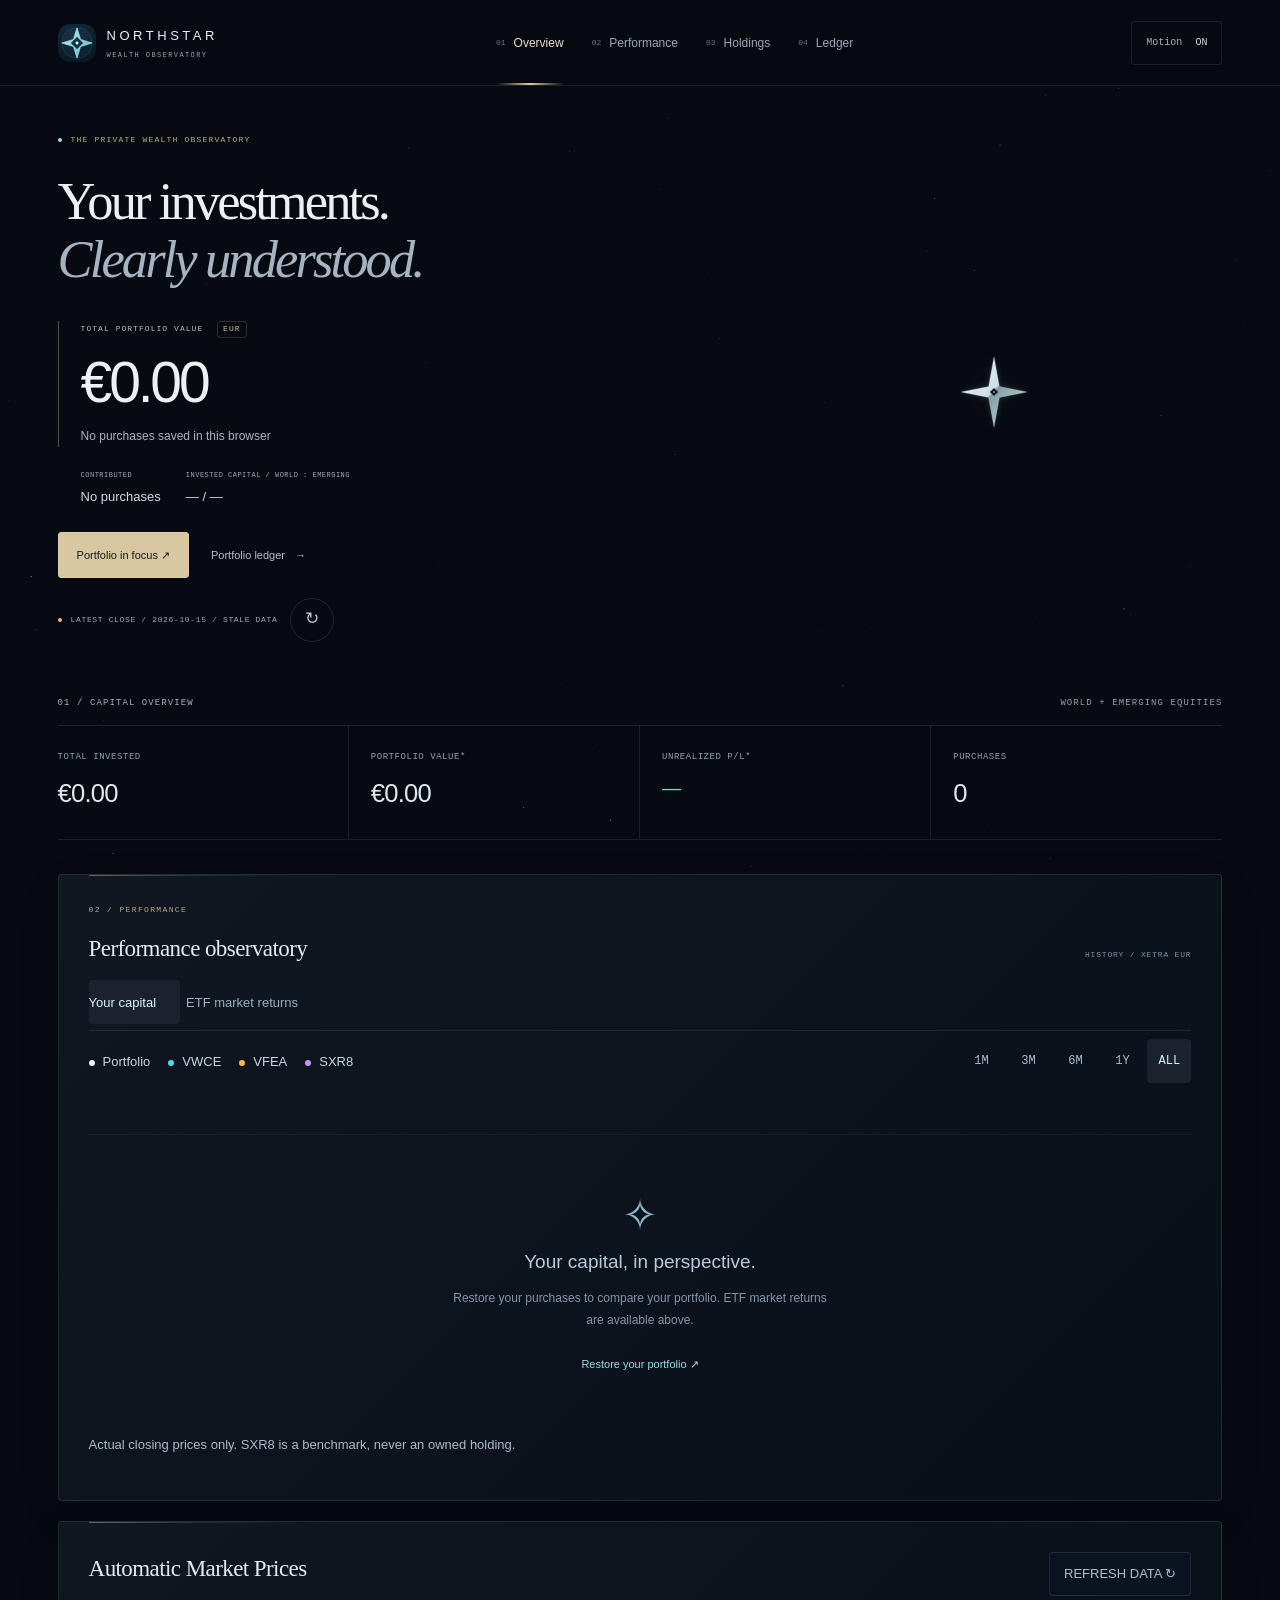
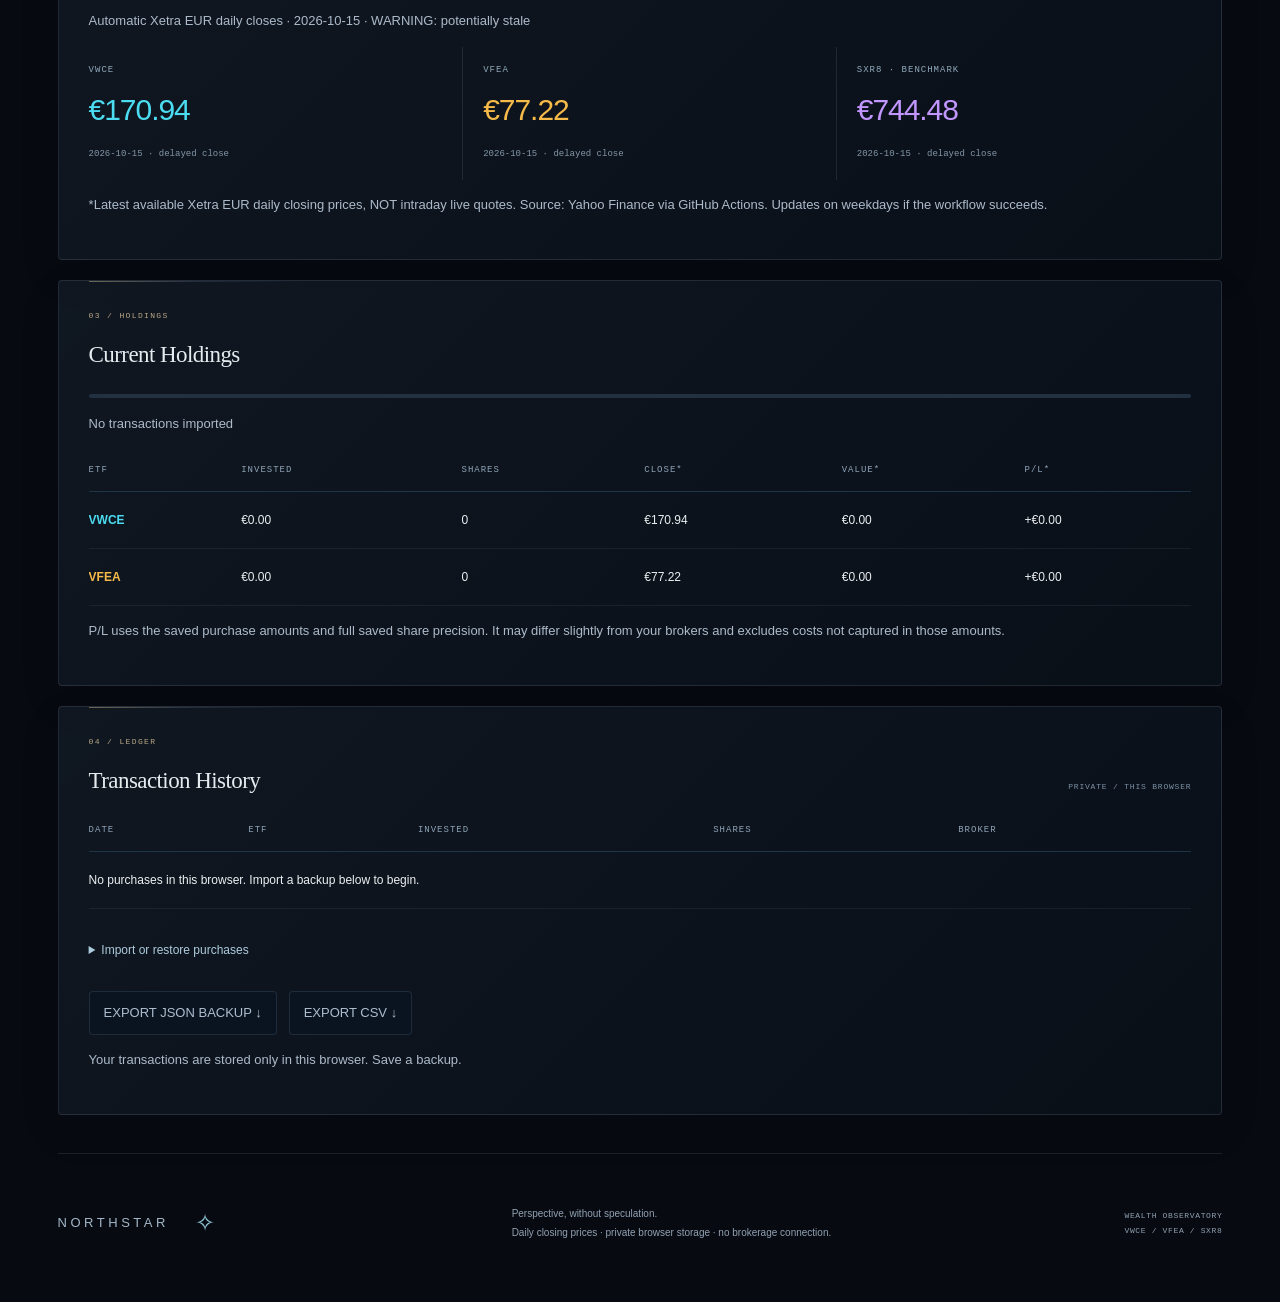
==== commit 047b2751: "Update index.html" ====
--- a/public/index.html
+++ b/public/index.html
@@ -111,8 +111,8 @@
         </div>
 
         <h1 id="hero-title">
-          A fixed star.<br>
-          <em>In a world in motion.</em>
+          Your investments.<br>
+          <em>Clearly understood.</em>
         </h1>
 
         <div class="hero-valuation">
@@ -140,8 +140,14 @@
         </div>
 
         <div class="hero-actions">
-          <a class="primary-link" href="#pf-chart">
-            Explore performance
+          <button
+            class="primary-link"
+            id="explore-core"
+            type="button"
+            aria-haspopup="dialog"
+            aria-controls="core-dialog"
+          >
+            Portfolio in focus
             <svg
               width="13"
               height="13"
@@ -155,7 +161,7 @@
                 stroke-width="1.3"
               />
             </svg>
-          </a>
+          </button>
 
           <a class="quiet-link" href="#pf-trades">
             Portfolio ledger <span>→</span>
@@ -204,7 +210,7 @@
             <span>CELESTIAL REFERENCE SYSTEM</span>
           </div>
 
-          <!-- SVG fallback when Canvas is unavailable. -->
+          <!-- SVG structure retained for presentation compatibility. -->
           <div class="core-tilt" id="core-tilt">
 
             <svg
@@ -456,18 +462,6 @@
 
         </div>
 
-        <div class="core-controls">
-          <span>AN ORRERY FOR YOUR CAPITAL</span>
-
-          <button
-            id="explore-core"
-            type="button"
-            aria-haspopup="dialog"
-          >
-            Explore core <span>↗</span>
-          </button>
-        </div>
-
         <p class="orbit-disclaimer">
           Orbital motion is decorative · not a measure of returns
         </p>
@@ -543,7 +537,7 @@
       <button
         id="close-core"
         type="button"
-        aria-label="Close celestial atlas"
+        aria-label="Close portfolio in focus"
         autofocus
       >
         Close ×
--- a/public/celestial.css
+++ b/public/celestial.css
@@ -1,380 +1,197 @@
-/* Three tempos: ambient, interactive, and ceremonial. */
-:root { --bg:#070c12; --gold:#d4b780; --cyan:#93ddeb; }
-
-body {
-  background:radial-gradient(ellipse at 76% 17%,#18303940,transparent 48%),#070c12;
-}
-
-.atmosphere { z-index:0; opacity:.6; }
-main,.masthead { position:relative; }
-.masthead { position:sticky; background:#080e14ef; }
-
-.atmosphere:after {
-  content:"";
-  position:absolute;
-  inset:0;
-  background-image:
-    linear-gradient(#9db4ad05 1px,transparent 1px),
-    linear-gradient(90deg,#9db4ad05 1px,transparent 1px);
-  background-size:100px 100px;
-  mask-image:linear-gradient(transparent,#0006,transparent);
-}
-
-.observatory {
-  grid-template-columns:.92fr 1.08fr;
-  gap:35px;
-  min-height:670px;
-}
-
-.hero-copy h1 {
-  font-family:Georgia,'Times New Roman',serif;
-  font-size:clamp(38px,4.4vw,69px);
-  font-weight:400;
-  letter-spacing:-.055em;
-  line-height:1.08;
-}
-
-.hero-copy h1 em {
-  color:#aaa997;
-  font-style:italic;
-  font-weight:400;
-}
-
-.eyebrow { color:#b9ad8f; letter-spacing:.18em; }
-.hero-valuation { border-left:1px solid #c7b48166; padding-left:22px; }
-.hero-valuation>strong { font-size:clamp(45px,4.8vw,74px); }
-.primary-link { background:#d7c6a1; border-radius:2px; min-height:46px; }
-
-.core-space { aspect-ratio:1; max-height:590px; }
-
-#celestial-core {
-  width:100%;
-  height:100%;
-  position:absolute;
-  inset:0;
-  animation:celestial-awaken .6s ease-out;
-}
-
-.core-tilt { display:none; }
-.canvas-fallback .core-tilt { display:block; }
-.core-space .orbit-tag { display:none; }
-
-.core-coordinate {
-  position:absolute;
-  bottom:0;
-  left:0;
-  right:0;
-  text-align:center;
-  font:8px var(--mono);
-  letter-spacing:.22em;
-  color:#afc1bf;
-  pointer-events:none;
-}
-
-.core-coordinate span {
-  display:block;
-  font-size:6px;
-  color:#849992;
-  margin-top:8px;
-}
-
-.instrument-heading { color:#b5ad96; border-color:#c0a86e32; }
-.instrument-heading span:last-child { color:#8e9d9f; }
-.instrument-footer { padding-inline:0; font-size:7px; }
-
-.core-controls {
-  display:flex;
-  justify-content:space-between;
-  align-items:center;
-  margin:22px 0 0;
-  gap:12px;
-}
-
-.core-controls>span {
-  font:7px var(--mono);
-  letter-spacing:.14em;
-  color:#9aabaf;
-}
-
-.core-controls button,#core-dialog button {
-  min-height:44px;
-  color:#e7e5d8;
-  border:1px solid #b6b39155;
-  background:#b9c3b509;
-  border-radius:3px;
-  padding:10px 15px;
-  font:11px var(--mono);
-  transition:background .18s,border-color .18s,transform .18s;
-}
-
-.core-controls button:hover,#core-dialog button:hover {
-  background:#c4d3c219;
-  border-color:#c7ccae;
-}
-
-button:active,.nav a:active { transform:translateY(1px); }
-
-.orbit-disclaimer {
-  font:8px/1.6 var(--mono);
-  color:#92a1a7;
-  margin:9px 0 17px;
-  text-align:right;
-}
-
-.nav a { min-height:44px; }
-
-.nav a:after {
-  background:linear-gradient(90deg,transparent,#d9c496,transparent);
-  height:2px;
-}
-
-.nav a.active { color:#f0dfb8; }
+/* NORTHSTAR / a page-wide celestial field, with a quiet luminous anchor. */
+:root { --bg:#070b11; --ink:#edf0f3; --muted:#9daab8; --cyan:#99dce4; --gold:#cdb78c; --line:#a4b5c522; }
+body { background:var(--bg); isolation:isolate; }
+main { position:relative; z-index:1; }
+.atmosphere { display:none; }
+.masthead { position:sticky; z-index:10; height:86px; background:#070b11ed; border-bottom-color:#a4b5c51c; }
+.identity { font-size:13px; letter-spacing:.27em; font-weight:500; }
+.identity img { filter:none; }
+.identity small { font-size:7px; letter-spacing:.2em; color:#95a3b4; }
+.motion-toggle { border-radius:3px; color:#a7b2bd; background:transparent; }
 .motion-toggle,.data-status button { min-height:44px; min-width:44px; }
-
-#view-investments #pf-root .pf-panel {
-  border-radius:3px;
-  background:linear-gradient(125deg,#162027cc,#0a111add);
-  box-shadow:0 15px 55px #0002;
-}
-
-#view-investments #pf-root .pf-panel:before {
-  background:linear-gradient(90deg,#d5bc8188,transparent);
-}
-
+.motion-toggle span { color:#d3d9da; }
+.nav { position:relative; isolation:isolate; gap:28px; }
+.nav a { min-height:44px; color:#9aa8b8; transition:color .18s,background .18s; }
+.nav a:after { display:none; }
+.nav a.active { color:#ebdec5; }
+.nav a:hover,.nav a:focus-visible { color:#f3ead8; background:linear-gradient(0deg,#dac59609,transparent); }
+.nav-beacon { position:absolute; pointer-events:none; bottom:0; left:0; width:var(--beacon-width,0px); height:2px; transform:translateX(var(--beacon-x,0px)); background:linear-gradient(90deg,transparent,#dec99e,transparent); transition:transform .24s cubic-bezier(.2,.8,.2,1),width .24s; }
+
+.observatory { grid-template-columns:1.2fr .8fr; gap:25px; min-height:610px; padding:44px 0 42px; }
+#celestial-core { position:fixed; inset:0; z-index:0; display:block; width:100%; height:100%; pointer-events:none; }
+.hero-copy { position:relative; z-index:1; min-width:0; padding-bottom:8px; }
+.hero-copy h1 { font-family:Georgia,'Times New Roman',serif; font-size:clamp(40px,4.1vw,64px); font-weight:400; letter-spacing:-.055em; line-height:1.1; margin:27px 0 32px; text-wrap:balance; }
+.hero-copy h1 em { color:#a5b3c2; font-style:italic; font-weight:400; }
+.eyebrow { color:#bfad89; letter-spacing:.15em; font-size:8px; }
+.status-dot { box-shadow:none; }
+.hero-valuation { border-left:1px solid #c7b48165; padding-left:22px; }
+.hero-valuation .label { font-size:8px; letter-spacing:.13em; color:#b4bfc9; }
+.hero-valuation>strong { font-size:clamp(44px,4.45vw,71px); font-weight:350; color:#eef1f3; margin:12px 0; }
+.hero-pl { font-size:12px; color:#a8b5c4; }
+.unit { color:#c9ba9b; border-color:#bda76d35; font-size:8px; }
+.hero-facts { display:flex; flex-wrap:wrap; gap:25px; margin:22px 0 0; padding-left:23px; }
+.hero-facts>div { min-width:0; }
+.hero-facts span { display:block; color:#9aaab9; font:7px/1.8 var(--mono); letter-spacing:.07em; }
+.hero-facts strong { display:block; margin-top:5px; color:#d4dce3; font-size:13px; font-weight:450; font-variant-numeric:tabular-nums; }
+.hero-actions { gap:22px; margin:26px 0 20px; }
+.primary-link { min-height:46px; border:1px solid #dccba5; border-radius:3px; background:#d9c7a1; color:#151a1d; box-shadow:none; }
+.primary-link:hover { background:#e8d9b9; transform:translateY(-1px); }
+.quiet-link { color:#b4c0cc; min-height:44px; display:inline-flex; align-items:center; }
+.data-status { color:#9baab9; line-height:1.8; }
+.data-status button { border-color:#9baece2b; background:transparent; color:#b4c9d2; flex-shrink:0; }
+
+.instrument { position:relative; z-index:1; width:100%; max-width:290px; justify-self:center; align-self:center; isolation:auto; }
+.core-space { position:relative; height:220px; max-height:none; aspect-ratio:auto; background:none; overflow:visible; perspective:none; touch-action:pan-y; }
+.instrument-heading,.instrument-footer,.core-coordinate,.core-halo,.orbit-tag,.gyro,.core-controls>span,.orbit-disclaimer { display:none!important; }
+.core-tilt { display:none!important; }
+.northstar-anchor { position:absolute; left:50%; top:50%; display:block; width:90px; height:90px; transform:translate(-50%,-50%) translate(var(--star-x,0px),var(--star-y,0px)); overflow:visible; filter:drop-shadow(0 0 3px #bce3e929) drop-shadow(0 0 15px #bce3e90b); pointer-events:none; }
+.star-glint { opacity:.025; animation:star-light 24s ease-in-out infinite; }
+.celestial-fallback { display:none; }
+.core-controls { display:flex; justify-content:center; align-items:center; margin:8px 0 0; }
+.core-controls button,#core-dialog button { min-height:44px; border:1px solid #bdaf8e48; border-radius:3px; background:#d2bd8e05; color:#e4d7bd; padding:10px 15px; font:11px var(--mono); transition:background .18s,border-color .18s,transform .18s; }
+.core-controls button:hover,#core-dialog button:hover { background:#bfceea0d; border-color:#c6b796; }
+.core-controls button:active,#core-dialog button:active,.primary-link:active { transform:translateY(1px); }
+
+.section-divider { color:#a5b2bf; border-color:#a7b9df24; }
+.section-divider span:last-child { color:#92a2b3; }
+.section-coordinate { margin:0 0 18px; color:#baa886; font:8px var(--mono); letter-spacing:.17em; }
+#view-investments #pf-root .pf-panel { border-radius:4px; background:linear-gradient(135deg,#111923e8,#0a1019f2); border-color:#9baec927; box-shadow:0 15px 45px #00000014; transition:border-color .22s; scroll-margin-top:0; }
+#view-investments #pf-root .pf-panel:before { background:linear-gradient(90deg,#c6b48480,#8facd728,transparent); }
+#view-investments #pf-root .section-current { border-color:#b9ad895c; }
+#view-investments #pf-root .section-current:before { width:35%; transition:width .25s; }
+#view-investments #pf-root h2 { font-family:Georgia,'Times New Roman',serif; font-size:23px; font-weight:400; letter-spacing:-.025em; color:#e6ebef; }
+#view-investments #pf-root .pf-card strong { color:#e0e7ee; }
+#view-investments #pf-root .pf-sub { color:#acbaca; }
+#view-investments #pf-root button.active { background:#b2cce810; color:#ecdfc4; border-color:#bfa7725c; }
+#view-investments #pf-root button:disabled { opacity:.5; cursor:wait; }
+#pf-chart,#pf-holdings,#pf-trades { scroll-margin-top:145px; }
+#pf-chart svg { background:transparent; }
 .chart-line { animation:none; }
-#pf-chart,#pf-holdings,#pf-trades { scroll-margin-top:145px; }
-
-#pf-chart svg {
-  background:radial-gradient(ellipse at 50% 100%,#73b7c607,transparent 70%);
-}
-
-body.intro .hero-copy h1,
-body.intro .hero-valuation,
-body.intro .hero-actions,
-body.intro #pf-root .pf-grid {
-  animation:interface-settle .7s ease-out both;
-}
-
-body.intro #celestial-core {
-  animation:celestial-awaken 2.6s cubic-bezier(.16,.65,.25,1) both;
-}
-
-body.intro .core-coordinate {
-  animation:interface-settle 1s .5s both;
-}
-
-body.intro .core-space:after {
-  content:"";
-  position:absolute;
-  inset:18%;
-  border:1px solid #c5d7bb66;
-  border-radius:50%;
-  pointer-events:none;
-  animation:activation-wave 2.6s ease-out both;
-}
-
-.nav-response .core-space {
-  animation:navigation-response .5s ease-out;
-}
-
-#core-dialog {
-  width:min(1100px,94vw);
-  max-height:92dvh;
-  overflow:auto;
-  padding:30px;
-  color:#e6eeef;
-  border:1px solid #b5b18a66;
-  border-radius:6px;
-  background:radial-gradient(ellipse at 30% 48%,#18333e,#0a111a 70%);
-  box-shadow:0 40px 150px #000b;
-}
-
-#core-dialog::backdrop {
-  background:#02060ce8;
-  backdrop-filter:blur(10px);
-}
-
+.pf-readout { border-bottom:1px solid #a8bedf10; }
+footer { color:#92a1b3; }
+
+#core-dialog { width:min(1000px,94vw); max-height:90dvh; overflow:auto; overscroll-behavior:contain; padding:32px; color:#e9eef2; border:1px solid #bcac8150; border-radius:6px; background:#0c121c; box-shadow:0 35px 100px #0009; }
+#core-dialog::backdrop { background:#020509d9; backdrop-filter:blur(7px); }
 body:has(#core-dialog[open]) { overflow:hidden; }
-
-#core-dialog[open] {
-  animation:interface-settle .3s ease-out;
-}
-
-.map-heading {
-  display:flex;
-  align-items:center;
-  justify-content:space-between;
-  gap:20px;
-}
-
-.map-heading h2 {
-  font:normal clamp(24px,3vw,38px)/1.15 Georgia,serif;
-  letter-spacing:-.03em;
-  margin:14px 0;
-}
-
-#map-help {
-  color:#a5b8bd;
-  font-size:12px;
-  max-width:630px;
-  line-height:1.8;
-}
-
-.map-layout {
-  display:grid;
-  grid-template-columns:1.35fr 1fr;
-  align-items:center;
-  gap:35px;
-}
-
-#celestial-map {
-  width:100%;
-  aspect-ratio:1;
-  touch-action:none;
-  cursor:grab;
-  min-width:0;
-}
-
-#celestial-map:active { cursor:grabbing; }
-
-.asset-selector {
-  display:flex;
-  gap:6px;
-  margin:18px 0;
-}
-
-#core-dialog .asset-selector button {
-  flex:1;
-  min-width:0;
-  text-align:left;
-  padding:12px 10px;
-}
-
-.asset-selector small {
-  display:block;
-  font:7px/1.7 var(--mono);
-  margin-top:6px;
-}
-
-#core-dialog [data-asset=VWCE] { color:#93ddeb; }
-#core-dialog [data-asset=VFEA] { color:#e9be74; }
+#core-dialog[open] { animation:focus-arrive .2s ease-out; }
+.map-heading { display:flex; align-items:center; justify-content:space-between; gap:20px; }
+.map-heading h2 { font:normal clamp(25px,3vw,38px)/1.15 Georgia,serif; letter-spacing:-.035em; margin:13px 0; }
+#map-help { max-width:650px; color:#aab9c8; font-size:12px; line-height:1.8; }
+.map-layout { display:grid; grid-template-columns:1fr 1fr; align-items:start; gap:36px; margin-top:24px; }
+#allocation-focus { min-width:0; padding:7px 30px 15px 0; border-right:1px solid var(--line); }
+.focus-total>span { display:block; color:#aebcc9; font:9px/1.7 var(--mono); letter-spacing:.1em; }
+.focus-total>strong { display:block; color:#edf1f3; font-size:clamp(32px,4vw,49px); line-height:1.25; letter-spacing:-.055em; font-weight:350; font-variant-numeric:tabular-nums; margin:16px 0 10px; }
+.focus-total>small { display:block; color:#a7b7c6; font:10px/1.8 var(--mono); }
+.focus-allocation { display:flex; gap:2px; width:100%; height:8px; margin:35px 0 20px; overflow:hidden; border-radius:2px; background:#9baec91a; }
+.focus-allocation>span { display:block; background:var(--cyan); }
+.focus-allocation>span+span { background:var(--gold); }
+.focus-legend { display:grid; gap:14px; margin:0; font-size:12px; color:#b8c5d0; }
+.focus-legend>div { display:flex; justify-content:space-between; align-items:center; gap:18px; }
+.focus-legend strong { color:#e3eaf0; font:11px var(--mono); font-variant-numeric:tabular-nums; }
+.focus-legend i { display:inline-block; width:5px; height:5px; background:var(--cyan); border-radius:50%; margin-right:8px; }
+.focus-legend>div:nth-child(2) i { background:var(--gold); }
+.focus-note { color:#99aaba; font:10px/1.8 var(--mono); margin-top:24px; }
+.map-information { min-width:0; }
+.asset-selector { display:flex; gap:6px; margin:18px 0 22px; }
+#core-dialog .asset-selector button { flex:1; min-width:0; text-align:left; padding:12px 10px; border-color:#a2b7d32e; }
+.asset-selector small { display:block; margin-top:6px; font:7px/1.7 var(--mono); }
+#core-dialog [data-asset=VWCE] { color:#99dce4; }
+#core-dialog [data-asset=VFEA] { color:#d8bc83; }
 #core-dialog [data-asset=SXR8] { color:#bca3ef; }
-
-#core-dialog button[aria-pressed=true] {
-  background:#c5e3ed12;
-  border-color:currentColor;
-}
-
-#asset-detail {
-  border-left:2px solid var(--asset-color);
-  padding:5px 0 5px 18px;
-  min-height:205px;
-}
-
-#asset-detail h3 {
-  color:var(--asset-color);
-  font:28px Georgia,serif;
-  margin:5px 0 15px;
-}
-
-#asset-detail p {
-  font-size:12px;
-  line-height:1.8;
-  color:#b6c7cc;
-}
-
-#asset-detail .asset-value {
-  font:13px/1.9 var(--mono);
-  color:#e4edf0;
-}
-
-.map-privacy {
-  font:8px/1.9 var(--mono);
-  letter-spacing:.06em;
-  color:#93a3a8;
-  margin-top:25px;
-}
-
-.map-bottom {
-  display:flex;
-  justify-content:space-between;
-  align-items:center;
-  gap:15px;
-  border-top:1px solid var(--line);
-  padding-top:15px;
-  font:8px/1.7 var(--mono);
-  color:#a4b5bb;
-}
-
-@keyframes celestial-awaken {
-  0% { opacity:.15; transform:scale(.88); filter:brightness(.4); }
-  40% { opacity:1; filter:brightness(1.2); }
-  100% { transform:scale(1); filter:brightness(1); }
-}
-
-@keyframes activation-wave {
-  0%,30% { opacity:0; transform:scale(.35); }
-  55% { opacity:.7; }
-  100% { opacity:0; transform:scale(1.65); }
-}
-
-@keyframes interface-settle {
-  from { opacity:.75; transform:translateY(7px); }
+#core-dialog button[aria-pressed=true] { background:#afc9f00d; border-color:currentColor; }
+#asset-detail { min-height:205px; border-left:2px solid var(--asset-color); padding:5px 0 5px 18px; }
+#asset-detail h3 { color:var(--asset-color); font:29px Georgia,serif; margin:5px 0 13px; }
+#asset-detail p { color:#b9c5d1; font-size:12px; line-height:1.8; }
+#asset-detail .asset-value { color:#e8eef2; font:13px/1.9 var(--mono); }
+.asset-metrics { display:grid; grid-template-columns:1fr auto; gap:9px 18px; font-size:12px; margin:20px 0; }
+.asset-metrics dt { color:#a3b2c3; }
+.asset-metrics dd { color:#edf1f3; margin:0; font-family:var(--mono); font-variant-numeric:tabular-nums; }
+.map-privacy { margin-top:25px; color:#a0b0c1; font:8px/1.9 var(--mono); letter-spacing:.06em; }
+.map-bottom { display:flex; justify-content:space-between; align-items:center; gap:15px; border-top:1px solid var(--line); margin-top:20px; padding-top:16px; color:#a7b7c6; font:9px/1.8 var(--mono); }
+
+@keyframes focus-arrive {
+  from { opacity:.8; transform:translateY(4px); }
   to { opacity:1; transform:none; }
 }
 
-@keyframes navigation-response {
-  40% { filter:brightness(1.25); }
+@keyframes star-light {
+  0%,58%,100% { opacity:.025; }
+  72% { opacity:.11; }
+  86% { opacity:.025; }
 }
 
 @media(min-width:1500px) {
-  .observatory { min-height:730px; }
+  .observatory { min-height:650px; gap:45px; }
 }
 
 @media(max-width:1100px) {
-  .observatory { min-height:580px; gap:16px; }
+  .masthead { height:80px; }
+  .nav { gap:20px; }
+  .observatory { min-height:560px; gap:16px; }
+  .core-space { height:200px; }
   .hero-copy h1 { font-size:43px; }
-  .core-controls>span { font-size:6px; }
-  .instrument-footer { font-size:6px; }
+  .hero-valuation>strong { font-size:54px; }
+  .hero-facts { gap:17px; }
+  .hero-actions { gap:15px; }
 }
 
 @media(max-width:850px) {
-  .observatory {
-    grid-template-columns:1fr 1fr;
-    gap:10px;
-    min-height:550px;
-  }
-  .hero-copy h1 { font-size:36px; }
-  .core-controls { justify-content:center; }
-  .core-controls>span { display:none; }
-  .orbit-disclaimer { text-align:center; font-size:7px; }
-  .core-coordinate span { font-size:5px; }
-  .map-layout { gap:18px; grid-template-columns:1fr 1fr; }
-  .asset-selector { flex-wrap:wrap; }
-  .asset-selector small { font-size:6px; }
+  .observatory { grid-template-columns:1.2fr .8fr; min-height:530px; gap:8px; }
+  .core-space { height:180px; }
+  .hero-copy h1 { font-size:34px; margin:23px 0 27px; }
+  .hero-valuation>strong { font-size:46px; }
+  .hero-facts { padding-left:0; gap:18px; }
+  .hero-facts strong { font-size:12px; }
+  .hero-actions { gap:14px; }
+  .nav { gap:15px; }
+  .map-layout { gap:23px; }
+  #allocation-focus { padding-right:20px; }
+  #core-dialog { padding:25px; }
 }
 
 @media(max-width:620px) {
-  .observatory { grid-template-columns:1fr; padding-top:32px; }
-  .hero-copy h1 { font-size:43px; }
-  .instrument { max-width:430px; margin-top:32px; }
-  .core-space { aspect-ratio:1; max-height:none; }
-  .instrument-heading { display:flex; }
-  .core-controls { justify-content:space-between; }
-  .core-controls>span { display:block; font-size:6px; }
-  .orbit-disclaimer { text-align:right; }
-  .map-layout { grid-template-columns:1fr; gap:8px; }
-  #core-dialog { padding:20px; max-height:94dvh; }
-  #celestial-map { max-height:360px; }
-  .map-heading { align-items:flex-start; }
+  .masthead { height:70px; backdrop-filter:none; }
+  .identity { font-size:11px; letter-spacing:.2em; }
+  .identity small { font-size:6px; }
+  .nav { position:fixed; gap:4px; background:#090f18f7; }
+  .nav-beacon { bottom:auto; top:0; }
+  main { padding-bottom:calc(70px + env(safe-area-inset-bottom)); }
+  .observatory { display:flex; flex-direction:column; align-items:stretch; min-height:0; gap:0; padding:28px 0 24px; }
+  .hero-copy { order:0; display:block; width:100%; }
+  .hero-copy h1 { font-size:36px; margin:20px 0 25px; }
+  .hero-copy>.eyebrow { font-size:7px; }
+  .hero-valuation>strong { font-size:52px; }
+  .hero-facts { padding-left:23px; margin-top:20px; gap:23px; }
+  .hero-actions { margin:24px 0 17px; gap:18px; }
+  .primary-link { padding-inline:16px; }
+  .instrument { order:1; max-width:240px; margin:8px auto 0; }
+  .core-space { height:120px; }
+  .northstar-anchor { width:54px; height:54px; }
+  .core-controls { margin:0; }
+  .section-coordinate { font-size:8px; }
+  #view-investments #pf-root h2 { font-size:22px; }
+  #core-dialog { width:95vw; padding:21px; max-height:92dvh; }
+  .map-heading { align-items:flex-start; gap:10px; }
   .map-heading h2 { font-size:27px; }
   .map-heading .eyebrow { font-size:7px; }
-  .map-bottom { flex-wrap:wrap; }
+  #core-dialog #close-core { padding-inline:11px; font-size:10px; flex-shrink:0; }
+  .map-layout { grid-template-columns:1fr; gap:25px; margin-top:20px; }
+  #allocation-focus { border-right:0; border-bottom:1px solid var(--line); padding:0 0 25px; }
+  .focus-total>strong { font-size:43px; margin:10px 0; }
+  .focus-allocation { margin-top:24px; }
+  #map-help { font-size:11px; }
   #asset-detail { min-height:0; }
   .map-privacy { margin-top:18px; }
-  .masthead { z-index:10; }
-}
-
+  .map-bottom { flex-wrap:wrap; }
+  .asset-selector small { font-size:6px; }
+}
+
+@media(max-width:360px) {
+  .hero-copy h1 { font-size:32px; }
+  .hero-valuation>strong { font-size:47px; }
+}
+
+body.tab-hidden * { animation-play-state:paused!important; }
 html:has(body.motion-paused) { scroll-behavior:auto; }
 
 body.motion-paused *,
@@ -391,167 +208,3 @@
   }
   html { scroll-behavior:auto; }
 }
-
-.asset-metrics {
-  display:grid;
-  grid-template-columns:1fr auto;
-  gap:8px 20px;
-  font-size:12px;
-  margin:20px 0;
-}
-
-.asset-metrics dt { color:#9fb3bb; }
-
-.asset-metrics dd {
-  margin:0;
-  font-family:var(--mono);
-  font-variant-numeric:tabular-nums;
-  color:#edf3ee;
-}
-
-/* Keep the synchronization wave inside the viewport. */
-.core-space { overflow:clip; }
-
-@media(max-width:620px) {
-  .masthead { backdrop-filter:none; }
-}
-
-/* Refined composition and navigation. */
-.observatory {
-  min-height:610px;
-  padding-block:32px;
-  gap:30px;
-}
-
-.core-space {
-  height:clamp(340px,39vw,510px);
-  max-height:none;
-  aspect-ratio:auto;
-}
-
-.hero-copy h1 {
-  font-size:clamp(38px,4.1vw,62px);
-  margin:24px 0 28px;
-}
-
-.hero-valuation>strong { font-size:clamp(44px,4.4vw,68px); }
-
-.hero-facts {
-  display:flex;
-  gap:30px;
-  margin:22px 0 0;
-  padding-left:23px;
-}
-
-.hero-facts>div { min-width:0; }
-
-.hero-facts span {
-  display:block;
-  color:#9aadae;
-  font:8px/1.7 var(--mono);
-  letter-spacing:.06em;
-}
-
-.hero-facts strong {
-  display:block;
-  font-size:13px;
-  font-weight:450;
-  margin-top:6px;
-  color:#cad7d4;
-  font-variant-numeric:tabular-nums;
-}
-
-.hero-actions { margin-block:24px; }
-.nav { position:relative; isolation:isolate; }
-.nav a:after { display:none; }
-
-.nav-beacon {
-  position:absolute;
-  pointer-events:none;
-  bottom:0;
-  left:0;
-  width:var(--beacon-width,0px);
-  height:2px;
-  transform:translateX(var(--beacon-x,0px));
-  background:linear-gradient(90deg,transparent,#e7d3a5,transparent);
-  box-shadow:0 -5px 20px #d7bd7925;
-  transition:transform .28s cubic-bezier(.2,.8,.2,1),width .28s;
-}
-
-.nav a { transition:color .18s,background .18s; }
-
-.nav a:hover,.nav a:focus-visible {
-  background:linear-gradient(0deg,#e6cd9410,transparent);
-}
-
-.section-coordinate {
-  margin:0 0 17px;
-  color:#bea87f;
-  font:9px var(--mono);
-  letter-spacing:.16em;
-}
-
-#view-investments #pf-root .section-current {
-  border-color:#bcb68b65;
-}
-
-#view-investments #pf-root .section-current:before {
-  width:34%;
-  transition:width .3s;
-}
-
-#view-investments #pf-root .pf-panel {
-  transition:border-color .25s,box-shadow .25s;
-}
-
-.instrument-heading { padding-inline:0; }
-
-.instrument-heading span:first-child:before {
-  content:'✦';
-  color:#d4c39c;
-  margin-right:9px;
-}
-
-#asset-detail { animation:detail-arrive .22s ease-out; }
-
-@keyframes detail-arrive {
-  from { opacity:.65; transform:translateX(5px); }
-  to { opacity:1; transform:none; }
-}
-
-@media(min-width:1500px) {
-  .observatory { min-height:650px; }
-  .core-space { height:550px; }
-}
-
-@media(max-width:1100px) {
-  .observatory { min-height:560px; gap:18px; }
-  .core-space { height:420px; }
-  .hero-copy h1 { font-size:40px; }
-  .hero-facts { gap:18px; }
-  .hero-facts span { font-size:7px; }
-}
-
-@media(max-width:850px) {
-  .observatory { min-height:510px; gap:12px; }
-  .core-space { height:350px; }
-  .hero-copy h1 { font-size:33px; }
-  .hero-facts { padding-left:0; gap:16px; flex-wrap:wrap; }
-  .hero-facts strong { font-size:12px; }
-  .hero-facts span { font-size:7px; }
-}
-
-@media(max-width:620px) {
-  .observatory { padding-top:28px; gap:0; min-height:0; }
-  .hero-copy h1 { font-size:37px; margin:19px 0 24px; }
-  .hero-valuation>strong { font-size:49px; }
-  .hero-facts { padding-left:23px; margin-top:18px; gap:25px; }
-  .hero-actions { margin:22px 0 15px; }
-  .instrument { margin-top:26px; }
-  .core-space { height:330px; }
-  .core-coordinate span { font-size:6px; }
-  .nav { position:fixed; }
-  .nav-beacon { bottom:auto; top:0; }
-  .section-coordinate { font-size:8px; }
-  .orbit-disclaimer { font-size:8px; }
-}
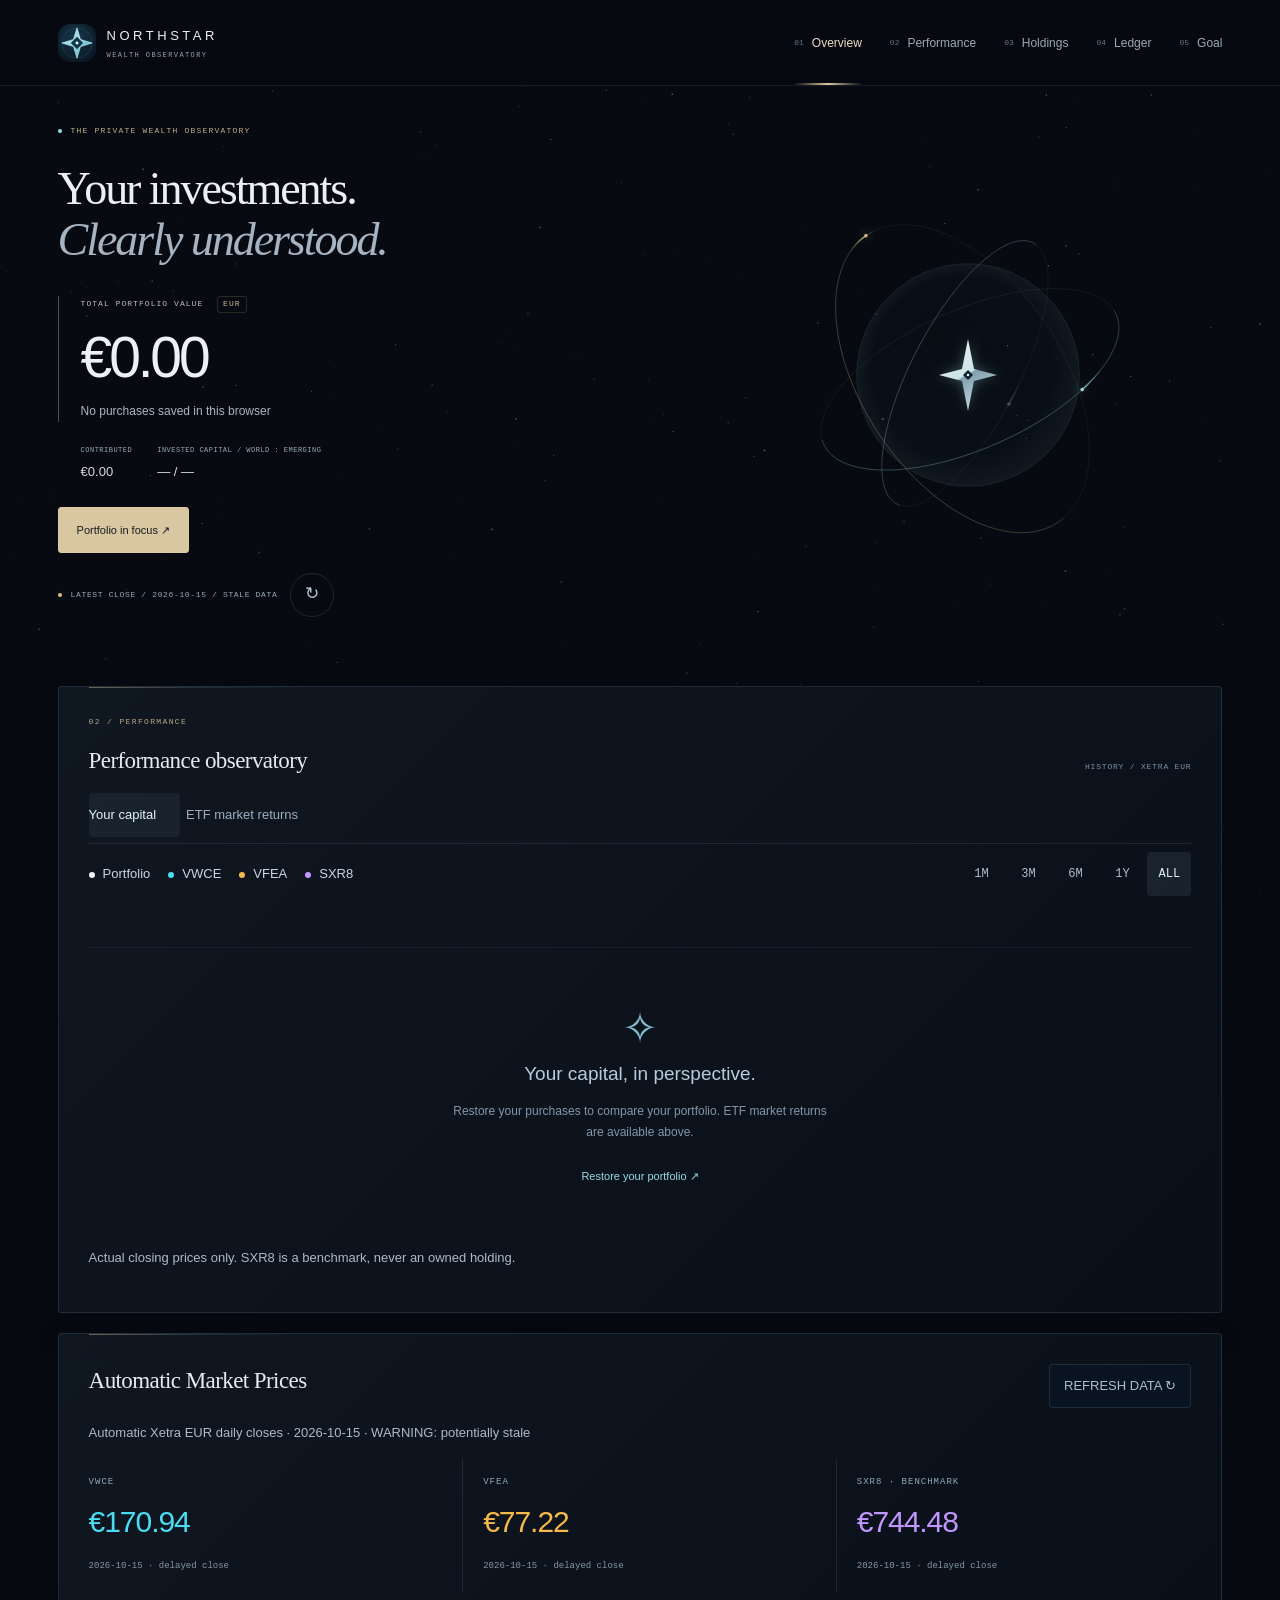
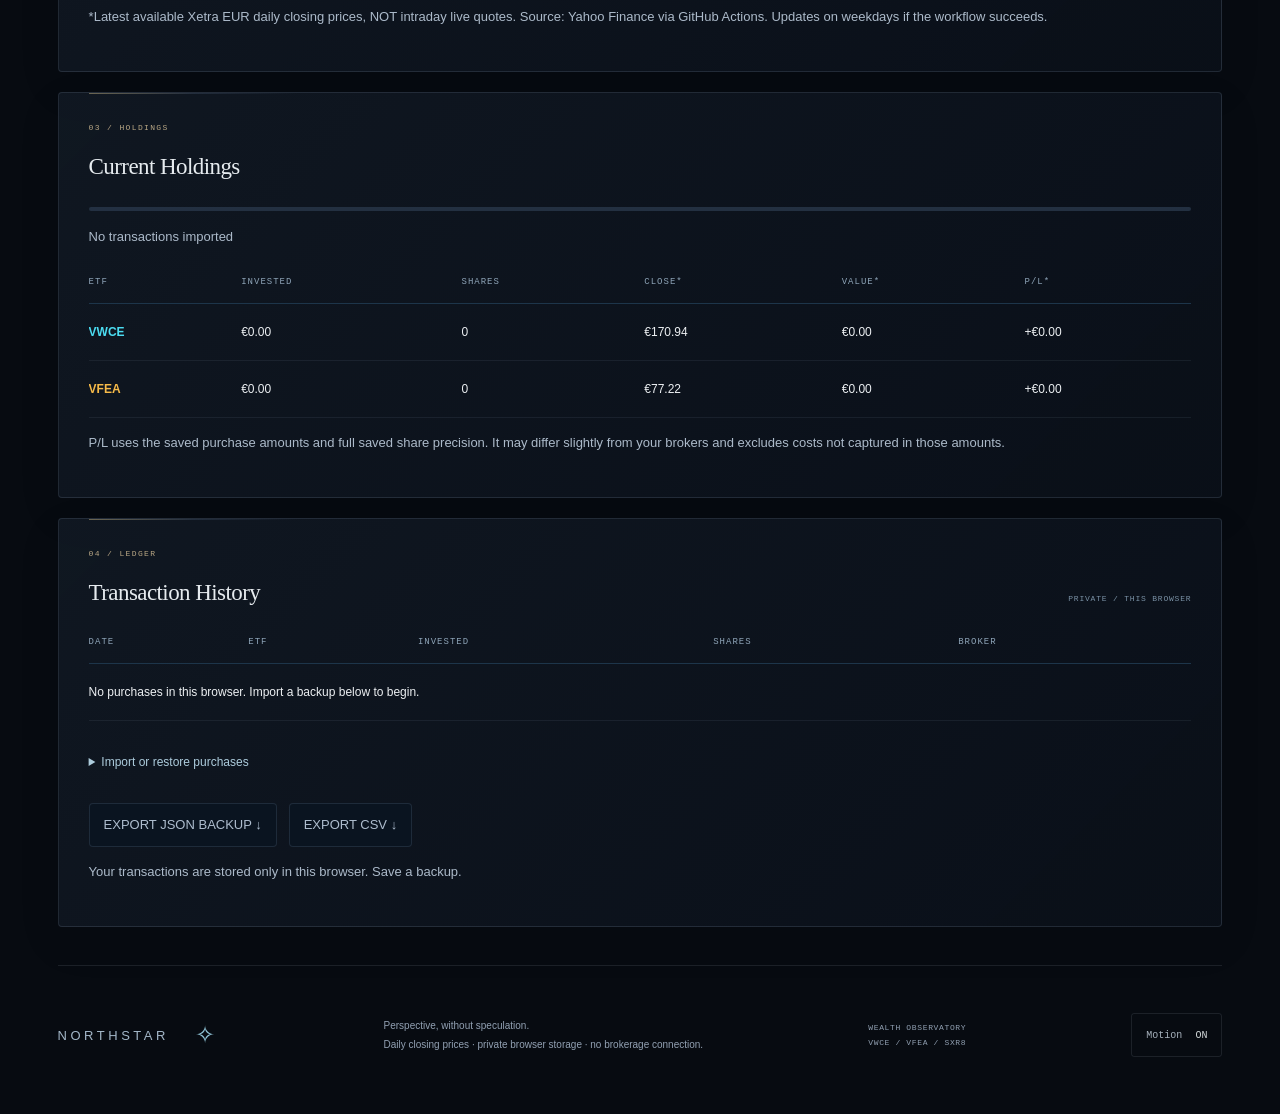
==== commit 39db91ed: "Update index.html" ====
--- a/public/index.html
+++ b/public/index.html
@@ -31,6 +31,7 @@
   <script defer src="./js/finance-utils.js"></script>
   <script defer src="./js/observatory.js"></script>
   <script defer src="./js/celestial.js"></script>
+  <script defer src="./js/goal.js"></script>
   <script defer src="./js/portfolio-observatory.js"></script>
 </head>
 
@@ -133,6 +134,7 @@
             <span>CONTRIBUTED</span>
             <strong id="core-contributed">—</strong>
           </div>
+
           <div>
             <span>WORLD / EMERGING</span>
             <strong id="core-allocation">—</strong>
@@ -148,6 +150,7 @@
             aria-controls="core-dialog"
           >
             Portfolio in focus
+
             <svg
               width="13"
               height="13"
@@ -210,7 +213,6 @@
             <span>CELESTIAL REFERENCE SYSTEM</span>
           </div>
 
-          <!-- SVG structure retained for presentation compatibility. -->
           <div class="core-tilt" id="core-tilt">
 
             <svg
@@ -240,7 +242,10 @@
                 </linearGradient>
 
                 <linearGradient id="arc-light">
-                  <stop stop-color="#4bbedb" stop-opacity="0"/>
+                  <stop
+                    stop-color="#4bbedb"
+                    stop-opacity="0"
+                  />
                   <stop offset="1" stop-color="#d6f9ff"/>
                 </linearGradient>
               </defs>
--- a/public/celestial.css
+++ b/public/celestial.css
@@ -1,210 +1,962 @@
-/* NORTHSTAR / a page-wide celestial field, with a quiet luminous anchor. */
-:root { --bg:#070b11; --ink:#edf0f3; --muted:#9daab8; --cyan:#99dce4; --gold:#cdb78c; --line:#a4b5c522; }
-body { background:var(--bg); isolation:isolate; }
-main { position:relative; z-index:1; }
-.atmosphere { display:none; }
-.masthead { position:sticky; z-index:10; height:86px; background:#070b11ed; border-bottom-color:#a4b5c51c; }
-.identity { font-size:13px; letter-spacing:.27em; font-weight:500; }
-.identity img { filter:none; }
-.identity small { font-size:7px; letter-spacing:.2em; color:#95a3b4; }
-.motion-toggle { border-radius:3px; color:#a7b2bd; background:transparent; }
-.motion-toggle,.data-status button { min-height:44px; min-width:44px; }
-.motion-toggle span { color:#d3d9da; }
-.nav { position:relative; isolation:isolate; gap:28px; }
-.nav a { min-height:44px; color:#9aa8b8; transition:color .18s,background .18s; }
-.nav a:after { display:none; }
-.nav a.active { color:#ebdec5; }
-.nav a:hover,.nav a:focus-visible { color:#f3ead8; background:linear-gradient(0deg,#dac59609,transparent); }
-.nav-beacon { position:absolute; pointer-events:none; bottom:0; left:0; width:var(--beacon-width,0px); height:2px; transform:translateX(var(--beacon-x,0px)); background:linear-gradient(90deg,transparent,#dec99e,transparent); transition:transform .24s cubic-bezier(.2,.8,.2,1),width .24s; }
-
-.observatory { grid-template-columns:1.2fr .8fr; gap:25px; min-height:610px; padding:44px 0 42px; }
-#celestial-core { position:fixed; inset:0; z-index:0; display:block; width:100%; height:100%; pointer-events:none; }
-.hero-copy { position:relative; z-index:1; min-width:0; padding-bottom:8px; }
-.hero-copy h1 { font-family:Georgia,'Times New Roman',serif; font-size:clamp(40px,4.1vw,64px); font-weight:400; letter-spacing:-.055em; line-height:1.1; margin:27px 0 32px; text-wrap:balance; }
-.hero-copy h1 em { color:#a5b3c2; font-style:italic; font-weight:400; }
-.eyebrow { color:#bfad89; letter-spacing:.15em; font-size:8px; }
-.status-dot { box-shadow:none; }
-.hero-valuation { border-left:1px solid #c7b48165; padding-left:22px; }
-.hero-valuation .label { font-size:8px; letter-spacing:.13em; color:#b4bfc9; }
-.hero-valuation>strong { font-size:clamp(44px,4.45vw,71px); font-weight:350; color:#eef1f3; margin:12px 0; }
-.hero-pl { font-size:12px; color:#a8b5c4; }
-.unit { color:#c9ba9b; border-color:#bda76d35; font-size:8px; }
-.hero-facts { display:flex; flex-wrap:wrap; gap:25px; margin:22px 0 0; padding-left:23px; }
-.hero-facts>div { min-width:0; }
-.hero-facts span { display:block; color:#9aaab9; font:7px/1.8 var(--mono); letter-spacing:.07em; }
-.hero-facts strong { display:block; margin-top:5px; color:#d4dce3; font-size:13px; font-weight:450; font-variant-numeric:tabular-nums; }
-.hero-actions { gap:22px; margin:26px 0 20px; }
-.primary-link { min-height:46px; border:1px solid #dccba5; border-radius:3px; background:#d9c7a1; color:#151a1d; box-shadow:none; }
-.primary-link:hover { background:#e8d9b9; transform:translateY(-1px); }
-.quiet-link { color:#b4c0cc; min-height:44px; display:inline-flex; align-items:center; }
-.data-status { color:#9baab9; line-height:1.8; }
-.data-status button { border-color:#9baece2b; background:transparent; color:#b4c9d2; flex-shrink:0; }
-
-.instrument { position:relative; z-index:1; width:100%; max-width:290px; justify-self:center; align-self:center; isolation:auto; }
-.core-space { position:relative; height:220px; max-height:none; aspect-ratio:auto; background:none; overflow:visible; perspective:none; touch-action:pan-y; }
-.instrument-heading,.instrument-footer,.core-coordinate,.core-halo,.orbit-tag,.gyro,.core-controls>span,.orbit-disclaimer { display:none!important; }
-.core-tilt { display:none!important; }
-.northstar-anchor { position:absolute; left:50%; top:50%; display:block; width:90px; height:90px; transform:translate(-50%,-50%) translate(var(--star-x,0px),var(--star-y,0px)); overflow:visible; filter:drop-shadow(0 0 3px #bce3e929) drop-shadow(0 0 15px #bce3e90b); pointer-events:none; }
-.star-glint { opacity:.025; animation:star-light 24s ease-in-out infinite; }
-.celestial-fallback { display:none; }
-.core-controls { display:flex; justify-content:center; align-items:center; margin:8px 0 0; }
-.core-controls button,#core-dialog button { min-height:44px; border:1px solid #bdaf8e48; border-radius:3px; background:#d2bd8e05; color:#e4d7bd; padding:10px 15px; font:11px var(--mono); transition:background .18s,border-color .18s,transform .18s; }
-.core-controls button:hover,#core-dialog button:hover { background:#bfceea0d; border-color:#c6b796; }
-.core-controls button:active,#core-dialog button:active,.primary-link:active { transform:translateY(1px); }
-
-.section-divider { color:#a5b2bf; border-color:#a7b9df24; }
-.section-divider span:last-child { color:#92a2b3; }
-.section-coordinate { margin:0 0 18px; color:#baa886; font:8px var(--mono); letter-spacing:.17em; }
-#view-investments #pf-root .pf-panel { border-radius:4px; background:linear-gradient(135deg,#111923e8,#0a1019f2); border-color:#9baec927; box-shadow:0 15px 45px #00000014; transition:border-color .22s; scroll-margin-top:0; }
-#view-investments #pf-root .pf-panel:before { background:linear-gradient(90deg,#c6b48480,#8facd728,transparent); }
-#view-investments #pf-root .section-current { border-color:#b9ad895c; }
-#view-investments #pf-root .section-current:before { width:35%; transition:width .25s; }
-#view-investments #pf-root h2 { font-family:Georgia,'Times New Roman',serif; font-size:23px; font-weight:400; letter-spacing:-.025em; color:#e6ebef; }
-#view-investments #pf-root .pf-card strong { color:#e0e7ee; }
-#view-investments #pf-root .pf-sub { color:#acbaca; }
-#view-investments #pf-root button.active { background:#b2cce810; color:#ecdfc4; border-color:#bfa7725c; }
-#view-investments #pf-root button:disabled { opacity:.5; cursor:wait; }
-#pf-chart,#pf-holdings,#pf-trades { scroll-margin-top:145px; }
-#pf-chart svg { background:transparent; }
-.chart-line { animation:none; }
-.pf-readout { border-bottom:1px solid #a8bedf10; }
-footer { color:#92a1b3; }
-
-#core-dialog { width:min(1000px,94vw); max-height:90dvh; overflow:auto; overscroll-behavior:contain; padding:32px; color:#e9eef2; border:1px solid #bcac8150; border-radius:6px; background:#0c121c; box-shadow:0 35px 100px #0009; }
-#core-dialog::backdrop { background:#020509d9; backdrop-filter:blur(7px); }
-body:has(#core-dialog[open]) { overflow:hidden; }
-#core-dialog[open] { animation:focus-arrive .2s ease-out; }
-.map-heading { display:flex; align-items:center; justify-content:space-between; gap:20px; }
-.map-heading h2 { font:normal clamp(25px,3vw,38px)/1.15 Georgia,serif; letter-spacing:-.035em; margin:13px 0; }
-#map-help { max-width:650px; color:#aab9c8; font-size:12px; line-height:1.8; }
-.map-layout { display:grid; grid-template-columns:1fr 1fr; align-items:start; gap:36px; margin-top:24px; }
-#allocation-focus { min-width:0; padding:7px 30px 15px 0; border-right:1px solid var(--line); }
-.focus-total>span { display:block; color:#aebcc9; font:9px/1.7 var(--mono); letter-spacing:.1em; }
-.focus-total>strong { display:block; color:#edf1f3; font-size:clamp(32px,4vw,49px); line-height:1.25; letter-spacing:-.055em; font-weight:350; font-variant-numeric:tabular-nums; margin:16px 0 10px; }
-.focus-total>small { display:block; color:#a7b7c6; font:10px/1.8 var(--mono); }
-.focus-allocation { display:flex; gap:2px; width:100%; height:8px; margin:35px 0 20px; overflow:hidden; border-radius:2px; background:#9baec91a; }
-.focus-allocation>span { display:block; background:var(--cyan); }
-.focus-allocation>span+span { background:var(--gold); }
-.focus-legend { display:grid; gap:14px; margin:0; font-size:12px; color:#b8c5d0; }
-.focus-legend>div { display:flex; justify-content:space-between; align-items:center; gap:18px; }
-.focus-legend strong { color:#e3eaf0; font:11px var(--mono); font-variant-numeric:tabular-nums; }
-.focus-legend i { display:inline-block; width:5px; height:5px; background:var(--cyan); border-radius:50%; margin-right:8px; }
-.focus-legend>div:nth-child(2) i { background:var(--gold); }
-.focus-note { color:#99aaba; font:10px/1.8 var(--mono); margin-top:24px; }
-.map-information { min-width:0; }
-.asset-selector { display:flex; gap:6px; margin:18px 0 22px; }
-#core-dialog .asset-selector button { flex:1; min-width:0; text-align:left; padding:12px 10px; border-color:#a2b7d32e; }
-.asset-selector small { display:block; margin-top:6px; font:7px/1.7 var(--mono); }
-#core-dialog [data-asset=VWCE] { color:#99dce4; }
-#core-dialog [data-asset=VFEA] { color:#d8bc83; }
-#core-dialog [data-asset=SXR8] { color:#bca3ef; }
-#core-dialog button[aria-pressed=true] { background:#afc9f00d; border-color:currentColor; }
-#asset-detail { min-height:205px; border-left:2px solid var(--asset-color); padding:5px 0 5px 18px; }
-#asset-detail h3 { color:var(--asset-color); font:29px Georgia,serif; margin:5px 0 13px; }
-#asset-detail p { color:#b9c5d1; font-size:12px; line-height:1.8; }
-#asset-detail .asset-value { color:#e8eef2; font:13px/1.9 var(--mono); }
-.asset-metrics { display:grid; grid-template-columns:1fr auto; gap:9px 18px; font-size:12px; margin:20px 0; }
-.asset-metrics dt { color:#a3b2c3; }
-.asset-metrics dd { color:#edf1f3; margin:0; font-family:var(--mono); font-variant-numeric:tabular-nums; }
-.map-privacy { margin-top:25px; color:#a0b0c1; font:8px/1.9 var(--mono); letter-spacing:.06em; }
-.map-bottom { display:flex; justify-content:space-between; align-items:center; gap:15px; border-top:1px solid var(--line); margin-top:20px; padding-top:16px; color:#a7b7c6; font:9px/1.8 var(--mono); }
+/* NORTHSTAR / orbital sphere and continuous celestial background. */
+
+:root {
+  --bg: #070b11;
+  --ink: #edf0f3;
+  --muted: #9daab8;
+  --cyan: #99dce4;
+  --gold: #cdb78c;
+  --line: #a4b5c522;
+}
+
+body {
+  background: var(--bg);
+  isolation: isolate;
+}
+
+main {
+  position: relative;
+  z-index: 1;
+}
+
+.atmosphere {
+  display: none;
+}
+
+.masthead {
+  position: sticky;
+  z-index: 10;
+  height: 86px;
+  background: #070b11ed;
+  border-bottom-color: #a4b5c51c;
+}
+
+.identity {
+  font-size: 13px;
+  letter-spacing: .27em;
+  font-weight: 500;
+}
+
+.identity img {
+  filter: none;
+}
+
+.identity small {
+  font-size: 7px;
+  letter-spacing: .2em;
+  color: #95a3b4;
+}
+
+.motion-toggle {
+  border-radius: 3px;
+  color: #a7b2bd;
+  background: transparent;
+}
+
+.motion-toggle,
+.data-status button {
+  min-height: 44px;
+  min-width: 44px;
+}
+
+.motion-toggle span {
+  color: #d3d9da;
+}
+
+.nav {
+  position: relative;
+  isolation: isolate;
+  gap: 28px;
+}
+
+.nav a {
+  min-height: 44px;
+  color: #9aa8b8;
+  transition: color .18s, background .18s;
+}
+
+.nav a:after {
+  display: none;
+}
+
+.nav a.active {
+  color: #ebdec5;
+}
+
+.nav a:hover,
+.nav a:focus-visible {
+  color: #f3ead8;
+  background: linear-gradient(0deg, #dac59609, transparent);
+}
+
+.nav-beacon {
+  position: absolute;
+  pointer-events: none;
+  bottom: 0;
+  left: 0;
+  width: var(--beacon-width, 0px);
+  height: 2px;
+  transform: translateX(var(--beacon-x, 0px));
+  background: linear-gradient(
+    90deg,
+    transparent,
+    #dec99e,
+    transparent
+  );
+  transition:
+    transform .24s cubic-bezier(.2, .8, .2, 1),
+    width .24s;
+}
+
+/* HERO */
+
+.observatory {
+  grid-template-columns: minmax(0, 1.1fr) minmax(0, .9fr);
+  gap: 32px;
+  min-height: 580px;
+  padding: 36px 0 38px;
+}
+
+#celestial-core {
+  position: fixed;
+  inset: 0;
+  z-index: 0;
+  display: block;
+  width: 100%;
+  height: 100%;
+  pointer-events: none;
+}
+
+.hero-copy {
+  position: relative;
+  z-index: 1;
+  min-width: 0;
+  padding-bottom: 8px;
+}
+
+.hero-copy h1 {
+  font-family: Georgia, 'Times New Roman', serif;
+  font-size: clamp(36px, 3.6vw, 56px);
+  font-weight: 400;
+  letter-spacing: -.045em;
+  line-height: 1.12;
+  margin: 25px 0 30px;
+  text-wrap: balance;
+}
+
+.hero-copy h1 em {
+  color: #a5b3c2;
+  font-style: italic;
+  font-weight: 400;
+}
+
+.eyebrow {
+  color: #bfad89;
+  letter-spacing: .15em;
+  font-size: 8px;
+}
+
+.status-dot {
+  box-shadow: none;
+}
+
+.hero-valuation {
+  border-left: 1px solid #c7b48165;
+  padding-left: 22px;
+}
+
+.hero-valuation .label {
+  font-size: 8px;
+  letter-spacing: .13em;
+  color: #b4bfc9;
+}
+
+.hero-valuation > strong {
+  font-size: clamp(44px, 4.45vw, 71px);
+  font-weight: 350;
+  color: #eef1f3;
+  margin: 12px 0;
+}
+
+.hero-pl {
+  font-size: 12px;
+  color: #a8b5c4;
+}
+
+.unit {
+  color: #c9ba9b;
+  border-color: #bda76d35;
+  font-size: 8px;
+}
+
+.hero-facts {
+  display: flex;
+  flex-wrap: wrap;
+  gap: 25px;
+  margin: 22px 0 0;
+  padding-left: 23px;
+}
+
+.hero-facts > div {
+  min-width: 0;
+}
+
+.hero-facts span {
+  display: block;
+  color: #9aaab9;
+  font: 7px/1.8 var(--mono);
+  letter-spacing: .07em;
+}
+
+.hero-facts strong {
+  display: block;
+  margin-top: 5px;
+  color: #d4dce3;
+  font-size: 13px;
+  font-weight: 450;
+  font-variant-numeric: tabular-nums;
+}
+
+.hero-actions {
+  gap: 22px;
+  margin: 26px 0 20px;
+  flex-wrap: wrap;
+}
+
+.primary-link {
+  min-height: 46px;
+  border: 1px solid #dccba5;
+  border-radius: 3px;
+  background: #d9c7a1;
+  color: #151a1d;
+  box-shadow: none;
+}
+
+.primary-link:hover {
+  background: #e8d9b9;
+  transform: translateY(-1px);
+}
+
+.quiet-link {
+  color: #b4c0cc;
+  min-height: 44px;
+  display: inline-flex;
+  align-items: center;
+}
+
+.data-status {
+  color: #9baab9;
+  line-height: 1.8;
+}
+
+.data-status button {
+  border-color: #9baece2b;
+  background: transparent;
+  color: #b4c9d2;
+  flex-shrink: 0;
+}
+
+/* CELESTIAL SPHERE */
+
+.instrument {
+  position: relative;
+  z-index: 1;
+  width: 100%;
+  min-width: 0;
+  max-width: 420px;
+  margin: 0;
+  justify-self: center;
+  align-self: center;
+  isolation: isolate;
+}
+
+.core-space {
+  position: relative;
+  width: 100%;
+  height: auto;
+  max-height: none;
+  aspect-ratio: 1;
+  background: none;
+  overflow: visible;
+  perspective: none;
+  touch-action: pan-y;
+}
+
+/* Quiet static surface, also used if rendering is unavailable. */
+.core-space::before {
+  content: "";
+  position: absolute;
+  inset: 19%;
+  border: 1px solid #a2dbe51c;
+  border-radius: 50%;
+  background: radial-gradient(
+    circle at 34% 28%,
+    #96dce408,
+    transparent 64%
+  );
+  box-shadow: inset 0 0 24px #83c8dd06;
+  pointer-events: none;
+}
+
+.orbital-canvas {
+  position: absolute;
+  inset: 0;
+  width: 100%;
+  height: 100%;
+  display: block;
+  z-index: 2;
+  pointer-events: none;
+}
+
+.orbital-canvas[hidden] {
+  display: none;
+}
+
+/* Hide the fallback only after the orbital renderer is ready. */
+.instrument.orbital-ready .northstar-anchor {
+  visibility: hidden;
+}
+
+.instrument.orbital-ready .core-space::before {
+  opacity: 0;
+}
+
+.instrument-heading,
+.instrument-footer,
+.core-coordinate,
+.core-halo,
+.orbit-tag,
+.gyro,
+.core-controls > span,
+.orbit-disclaimer {
+  display: none !important;
+}
+
+.core-tilt {
+  display: none !important;
+}
+
+.northstar-anchor {
+  position: absolute;
+  left: 50%;
+  top: 50%;
+  display: block;
+  width: 76px;
+  height: 76px;
+  transform:
+    translate(-50%, -50%)
+    translate(var(--star-x, 0px), var(--star-y, 0px));
+  overflow: visible;
+  filter:
+    drop-shadow(0 0 5px #bce3e933)
+    drop-shadow(0 0 18px #bce3e914);
+  pointer-events: none;
+}
+
+.star-glint {
+  opacity: .025;
+  animation: star-light 24s ease-in-out infinite;
+}
+
+.celestial-fallback {
+  display: none;
+}
+
+.core-controls {
+  display: flex;
+  justify-content: center;
+  align-items: center;
+  margin: 8px 0 0;
+}
+
+.core-controls button,
+#core-dialog button {
+  min-height: 44px;
+  border: 1px solid #bdaf8e48;
+  border-radius: 3px;
+  background: #d2bd8e05;
+  color: #e4d7bd;
+  padding: 10px 15px;
+  font: 11px var(--mono);
+  transition:
+    background .18s,
+    border-color .18s,
+    transform .18s;
+}
+
+.core-controls button:hover,
+#core-dialog button:hover {
+  background: #bfceea0d;
+  border-color: #c6b796;
+}
+
+.core-controls button:active,
+#core-dialog button:active,
+.primary-link:active {
+  transform: translateY(1px);
+}
+
+/* FINANCIAL SECTIONS */
+
+.section-divider {
+  color: #a5b2bf;
+  border-color: #a7b9df24;
+}
+
+.section-divider span:last-child {
+  color: #92a2b3;
+}
+
+.section-coordinate {
+  margin: 0 0 18px;
+  color: #baa886;
+  font: 8px var(--mono);
+  letter-spacing: .17em;
+}
+
+#view-investments #pf-root .pf-panel {
+  border-radius: 4px;
+  background: linear-gradient(135deg, #111923e8, #0a1019f2);
+  border-color: #9baec927;
+  box-shadow: 0 15px 45px #00000014;
+  transition: border-color .22s;
+  scroll-margin-top: 106px;
+}
+
+#view-investments #pf-root .pf-panel:before {
+  background: linear-gradient(
+    90deg,
+    #c6b48480,
+    #8facd728,
+    transparent
+  );
+}
+
+#view-investments #pf-root .section-current {
+  border-color: #b9ad895c;
+}
+
+#view-investments #pf-root .section-current:before {
+  width: 35%;
+  transition: width .25s;
+}
+
+#view-investments #pf-root h2 {
+  font-family: Georgia, 'Times New Roman', serif;
+  font-size: 23px;
+  font-weight: 400;
+  letter-spacing: -.025em;
+  color: #e6ebef;
+}
+
+#view-investments #pf-root .pf-card strong {
+  color: #e0e7ee;
+}
+
+#view-investments #pf-root .pf-sub {
+  color: #acbaca;
+}
+
+#view-investments #pf-root button.active {
+  background: #b2cce810;
+  color: #ecdfc4;
+  border-color: #bfa7725c;
+}
+
+#view-investments #pf-root button:disabled {
+  opacity: .5;
+  cursor: wait;
+}
+
+#pf-chart,
+#pf-holdings,
+#pf-trades {
+  scroll-margin-top: 145px;
+}
+
+#pf-chart svg {
+  background: transparent;
+}
+
+.chart-line {
+  animation: none;
+}
+
+.pf-readout {
+  border-bottom: 1px solid #a8bedf10;
+}
+
+footer {
+  color: #92a1b3;
+}
+
+/* PORTFOLIO IN FOCUS */
+
+#core-dialog {
+  width: min(1000px, 94vw);
+  max-height: 90dvh;
+  overflow: auto;
+  overscroll-behavior: contain;
+  padding: 32px;
+  color: #e9eef2;
+  border: 1px solid #bcac8150;
+  border-radius: 6px;
+  background: #0c121c;
+  box-shadow: 0 35px 100px #0009;
+}
+
+#core-dialog::backdrop {
+  background: #020509d9;
+  backdrop-filter: blur(7px);
+}
+
+body:has(#core-dialog[open]) {
+  overflow: hidden;
+}
+
+#core-dialog[open] {
+  animation: focus-arrive .2s ease-out;
+}
+
+.map-heading {
+  display: flex;
+  align-items: center;
+  justify-content: space-between;
+  gap: 20px;
+}
+
+.map-heading h2 {
+  font: normal clamp(25px, 3vw, 38px)/1.15 Georgia, serif;
+  letter-spacing: -.035em;
+  margin: 13px 0;
+}
+
+#map-help {
+  max-width: 650px;
+  color: #aab9c8;
+  font-size: 12px;
+  line-height: 1.8;
+}
+
+.map-layout {
+  display: grid;
+  grid-template-columns: 1fr 1fr;
+  align-items: start;
+  gap: 36px;
+  margin-top: 24px;
+}
+
+#allocation-focus {
+  min-width: 0;
+  padding: 7px 30px 15px 0;
+  border-right: 1px solid var(--line);
+}
+
+.focus-total > span {
+  display: block;
+  color: #aebcc9;
+  font: 9px/1.7 var(--mono);
+  letter-spacing: .1em;
+}
+
+.focus-total > strong {
+  display: block;
+  color: #edf1f3;
+  font-size: clamp(32px, 4vw, 49px);
+  line-height: 1.25;
+  letter-spacing: -.055em;
+  font-weight: 350;
+  font-variant-numeric: tabular-nums;
+  margin: 16px 0 10px;
+}
+
+.focus-total > small {
+  display: block;
+  color: #a7b7c6;
+  font: 10px/1.8 var(--mono);
+}
+
+.focus-allocation {
+  display: flex;
+  gap: 2px;
+  width: 100%;
+  height: 8px;
+  margin: 35px 0 20px;
+  overflow: hidden;
+  border-radius: 2px;
+  background: #9baec91a;
+}
+
+.focus-allocation > span {
+  display: block;
+  background: var(--cyan);
+}
+
+.focus-allocation > span + span {
+  background: var(--gold);
+}
+
+.focus-legend {
+  display: grid;
+  gap: 14px;
+  margin: 0;
+  font-size: 12px;
+  color: #b8c5d0;
+}
+
+.focus-legend > div {
+  display: flex;
+  justify-content: space-between;
+  align-items: center;
+  gap: 18px;
+}
+
+.focus-legend strong {
+  color: #e3eaf0;
+  font: 11px var(--mono);
+  font-variant-numeric: tabular-nums;
+}
+
+.focus-legend i {
+  display: inline-block;
+  width: 5px;
+  height: 5px;
+  background: var(--cyan);
+  border-radius: 50%;
+  margin-right: 8px;
+}
+
+.focus-legend > div:nth-child(2) i {
+  background: var(--gold);
+}
+
+.focus-note {
+  color: #99aaba;
+  font: 10px/1.8 var(--mono);
+  margin-top: 24px;
+}
+
+.map-information {
+  min-width: 0;
+}
+
+.asset-selector {
+  display: flex;
+  gap: 6px;
+  margin: 18px 0 22px;
+}
+
+#core-dialog .asset-selector button {
+  flex: 1;
+  min-width: 0;
+  text-align: left;
+  padding: 12px 10px;
+  border-color: #a2b7d32e;
+}
+
+.asset-selector small {
+  display: block;
+  margin-top: 6px;
+  font: 7px/1.7 var(--mono);
+}
+
+#core-dialog [data-asset=VWCE] {
+  color: #99dce4;
+}
+
+#core-dialog [data-asset=VFEA] {
+  color: #d8bc83;
+}
+
+#core-dialog [data-asset=SXR8] {
+  color: #bca3ef;
+}
+
+#core-dialog button[aria-pressed=true] {
+  background: #afc9f00d;
+  border-color: currentColor;
+}
+
+#asset-detail {
+  min-height: 205px;
+  border-left: 2px solid var(--asset-color);
+  padding: 5px 0 5px 18px;
+}
+
+#asset-detail h3 {
+  color: var(--asset-color);
+  font: 29px Georgia, serif;
+  margin: 5px 0 13px;
+}
+
+#asset-detail p {
+  color: #b9c5d1;
+  font-size: 12px;
+  line-height: 1.8;
+}
+
+#asset-detail .asset-value {
+  color: #e8eef2;
+  font: 13px/1.9 var(--mono);
+}
+
+.asset-metrics {
+  display: grid;
+  grid-template-columns: 1fr auto;
+  gap: 9px 18px;
+  font-size: 12px;
+  margin: 20px 0;
+}
+
+.asset-metrics dt {
+  color: #a3b2c3;
+}
+
+.asset-metrics dd {
+  color: #edf1f3;
+  margin: 0;
+  font-family: var(--mono);
+  font-variant-numeric: tabular-nums;
+}
+
+.map-privacy {
+  margin-top: 25px;
+  color: #a0b0c1;
+  font: 8px/1.9 var(--mono);
+  letter-spacing: .06em;
+}
+
+.map-bottom {
+  display: flex;
+  justify-content: space-between;
+  align-items: center;
+  gap: 15px;
+  border-top: 1px solid var(--line);
+  margin-top: 20px;
+  padding-top: 16px;
+  color: #a7b7c6;
+  font: 9px/1.8 var(--mono);
+}
+
+/* MOTION */
 
 @keyframes focus-arrive {
-  from { opacity:.8; transform:translateY(4px); }
-  to { opacity:1; transform:none; }
+  from {
+    opacity: .8;
+    transform: translateY(4px);
+  }
+  to {
+    opacity: 1;
+    transform: none;
+  }
 }
 
 @keyframes star-light {
-  0%,58%,100% { opacity:.025; }
-  72% { opacity:.11; }
-  86% { opacity:.025; }
-}
-
-@media(min-width:1500px) {
-  .observatory { min-height:650px; gap:45px; }
-}
-
-@media(max-width:1100px) {
-  .masthead { height:80px; }
-  .nav { gap:20px; }
-  .observatory { min-height:560px; gap:16px; }
-  .core-space { height:200px; }
-  .hero-copy h1 { font-size:43px; }
-  .hero-valuation>strong { font-size:54px; }
-  .hero-facts { gap:17px; }
-  .hero-actions { gap:15px; }
-}
-
-@media(max-width:850px) {
-  .observatory { grid-template-columns:1.2fr .8fr; min-height:530px; gap:8px; }
-  .core-space { height:180px; }
-  .hero-copy h1 { font-size:34px; margin:23px 0 27px; }
-  .hero-valuation>strong { font-size:46px; }
-  .hero-facts { padding-left:0; gap:18px; }
-  .hero-facts strong { font-size:12px; }
-  .hero-actions { gap:14px; }
-  .nav { gap:15px; }
-  .map-layout { gap:23px; }
-  #allocation-focus { padding-right:20px; }
-  #core-dialog { padding:25px; }
-}
-
-@media(max-width:620px) {
-  .masthead { height:70px; backdrop-filter:none; }
-  .identity { font-size:11px; letter-spacing:.2em; }
-  .identity small { font-size:6px; }
-  .nav { position:fixed; gap:4px; background:#090f18f7; }
-  .nav-beacon { bottom:auto; top:0; }
-  main { padding-bottom:calc(70px + env(safe-area-inset-bottom)); }
-  .observatory { display:flex; flex-direction:column; align-items:stretch; min-height:0; gap:0; padding:28px 0 24px; }
-  .hero-copy { order:0; display:block; width:100%; }
-  .hero-copy h1 { font-size:36px; margin:20px 0 25px; }
-  .hero-copy>.eyebrow { font-size:7px; }
-  .hero-valuation>strong { font-size:52px; }
-  .hero-facts { padding-left:23px; margin-top:20px; gap:23px; }
-  .hero-actions { margin:24px 0 17px; gap:18px; }
-  .primary-link { padding-inline:16px; }
-  .instrument { order:1; max-width:240px; margin:8px auto 0; }
-  .core-space { height:120px; }
-  .northstar-anchor { width:54px; height:54px; }
-  .core-controls { margin:0; }
-  .section-coordinate { font-size:8px; }
-  #view-investments #pf-root h2 { font-size:22px; }
-  #core-dialog { width:95vw; padding:21px; max-height:92dvh; }
-  .map-heading { align-items:flex-start; gap:10px; }
-  .map-heading h2 { font-size:27px; }
-  .map-heading .eyebrow { font-size:7px; }
-  #core-dialog #close-core { padding-inline:11px; font-size:10px; flex-shrink:0; }
-  .map-layout { grid-template-columns:1fr; gap:25px; margin-top:20px; }
-  #allocation-focus { border-right:0; border-bottom:1px solid var(--line); padding:0 0 25px; }
-  .focus-total>strong { font-size:43px; margin:10px 0; }
-  .focus-allocation { margin-top:24px; }
-  #map-help { font-size:11px; }
-  #asset-detail { min-height:0; }
-  .map-privacy { margin-top:18px; }
-  .map-bottom { flex-wrap:wrap; }
-  .asset-selector small { font-size:6px; }
-}
-
-@media(max-width:360px) {
-  .hero-copy h1 { font-size:32px; }
-  .hero-valuation>strong { font-size:47px; }
-}
-
-body.tab-hidden * { animation-play-state:paused!important; }
-html:has(body.motion-paused) { scroll-behavior:auto; }
+  0%, 58%, 100% { opacity: .025; }
+  72% { opacity: .11; }
+  86% { opacity: .025; }
+}
+
+/* LARGE SCREENS */
+
+@media (min-width: 1500px) {
+  .observatory {
+    min-height: 620px;
+    gap: 45px;
+  }
+}
+
+/* IPAD AND SMALL DESKTOP */
+
+@media (max-width: 1100px) {
+  .masthead { height: 80px; }
+  .nav { gap: 20px; }
+  .observatory { min-height: 560px; gap: 16px; }
+  .instrument { max-width: 370px; }
+  .hero-copy h1 { font-size: 43px; }
+  .hero-valuation > strong { font-size: 54px; }
+  .hero-facts { gap: 17px; }
+  .hero-actions { gap: 15px; }
+}
+
+/* NARROW TABLETS */
+
+@media (max-width: 850px) {
+  .observatory {
+    grid-template-columns: minmax(0, 1.15fr) minmax(0, .85fr);
+    min-height: 510px;
+    gap: 18px;
+  }
+
+  .instrument { max-width: 300px; }
+  .hero-copy h1 { font-size: 34px; margin: 23px 0 27px; }
+  .hero-valuation > strong { font-size: 46px; }
+  .hero-facts { padding-left: 0; gap: 18px; }
+  .hero-facts strong { font-size: 12px; }
+  .hero-actions { gap: 14px; }
+  .nav { gap: 15px; }
+  .map-layout { gap: 23px; }
+  #allocation-focus { padding-right: 20px; }
+  #core-dialog { padding: 25px; }
+}
+
+/* MOBILE */
+
+@media (max-width: 620px) {
+  .masthead {
+    height: 70px;
+    backdrop-filter: none;
+  }
+
+  .identity {
+    font-size: 11px;
+    letter-spacing: .2em;
+  }
+
+  .identity small { font-size: 6px; }
+
+  .nav {
+    position: fixed;
+    gap: 4px;
+    background: #090f18f7;
+  }
+
+  .nav-beacon {
+    bottom: auto;
+    top: 0;
+  }
+
+  main {
+    padding-bottom: calc(70px + env(safe-area-inset-bottom));
+  }
+
+  .observatory {
+    display: flex;
+    flex-direction: column;
+    align-items: stretch;
+    min-height: 0;
+    gap: 0;
+    padding: 28px 0 24px;
+  }
+
+  .hero-copy {
+    order: 0;
+    display: block;
+    width: 100%;
+  }
+
+  .hero-copy h1 {
+    font-size: 36px;
+    margin: 20px 0 25px;
+  }
+
+  .hero-copy > .eyebrow { font-size: 7px; }
+  .hero-valuation > strong { font-size: 52px; }
+
+  .hero-facts {
+    padding-left: 23px;
+    margin-top: 20px;
+    gap: 23px;
+  }
+
+  .hero-actions {
+    margin: 24px 0 17px;
+    gap: 18px;
+  }
+
+  .primary-link { padding-inline: 16px; }
+
+  .instrument {
+    order: 1;
+    max-width: 300px;
+    margin: 14px auto 0;
+  }
+
+  .northstar-anchor {
+    width: 62px;
+    height: 62px;
+  }
+
+  .core-controls { margin: 0; }
+  .section-coordinate { font-size: 8px; }
+  #view-investments #pf-root h2 { font-size: 22px; }
+
+  #core-dialog {
+    width: 95vw;
+    padding: 21px;
+    max-height: 92dvh;
+  }
+
+  .map-heading {
+    align-items: flex-start;
+    gap: 10px;
+  }
+
+  .map-heading h2 { font-size: 27px; }
+  .map-heading .eyebrow { font-size: 7px; }
+
+  #core-dialog #close-core {
+    padding-inline: 11px;
+    font-size: 10px;
+    flex-shrink: 0;
+  }
+
+  .map-layout {
+    grid-template-columns: 1fr;
+    gap: 25px;
+    margin-top: 20px;
+  }
+
+  #allocation-focus {
+    border-right: 0;
+    border-bottom: 1px solid var(--line);
+    padding: 0 0 25px;
+  }
+
+  .focus-total > strong {
+    font-size: 43px;
+    margin: 10px 0;
+  }
+
+  .focus-allocation { margin-top: 24px; }
+  #map-help { font-size: 11px; }
+  #asset-detail { min-height: 0; }
+  .map-privacy { margin-top: 18px; }
+  .map-bottom { flex-wrap: wrap; }
+  .asset-selector small { font-size: 6px; }
+}
+
+@media (max-width: 360px) {
+  .hero-copy h1 { font-size: 32px; }
+  .hero-valuation > strong { font-size: 47px; }
+}
+
+/* ACCESSIBILITY AND PAUSING */
+
+body.tab-hidden * {
+  animation-play-state: paused !important;
+}
+
+html:has(body.motion-paused) {
+  scroll-behavior: auto;
+}
 
 body.motion-paused *,
 body.motion-paused *:before,
 body.motion-paused *:after {
-  animation:none!important;
-  transition:none!important;
-}
-
-@media(prefers-reduced-motion:reduce) {
-  *,*:before,*:after {
-    animation:none!important;
-    transition:none!important;
-  }
-  html { scroll-behavior:auto; }
-}
+  animation: none !important;
+  transition: none !important;
+}
+
+@media (prefers-reduced-motion: reduce) {
+  *,
+  *:before,
+  *:after {
+    animation: none !important;
+    transition: none !important;
+  }
+
+  html {
+    scroll-behavior: auto;
+  }
+}
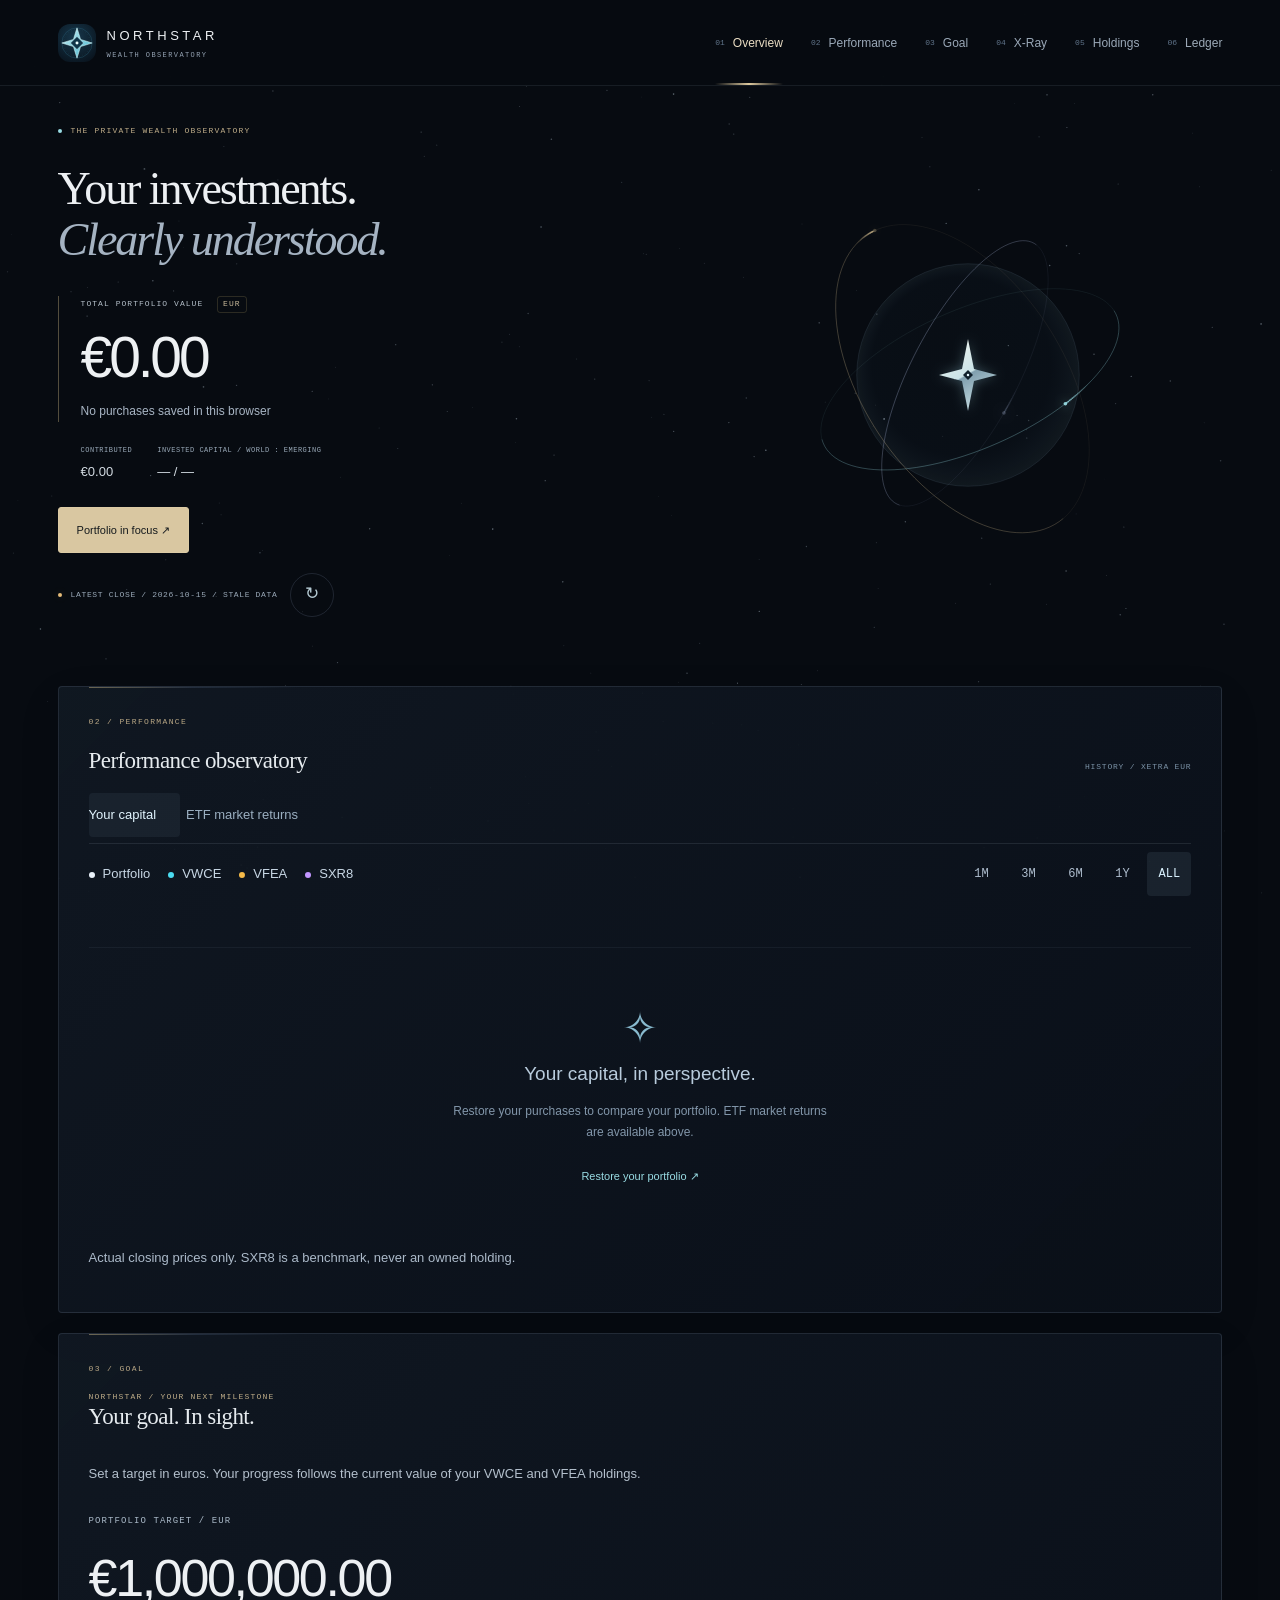
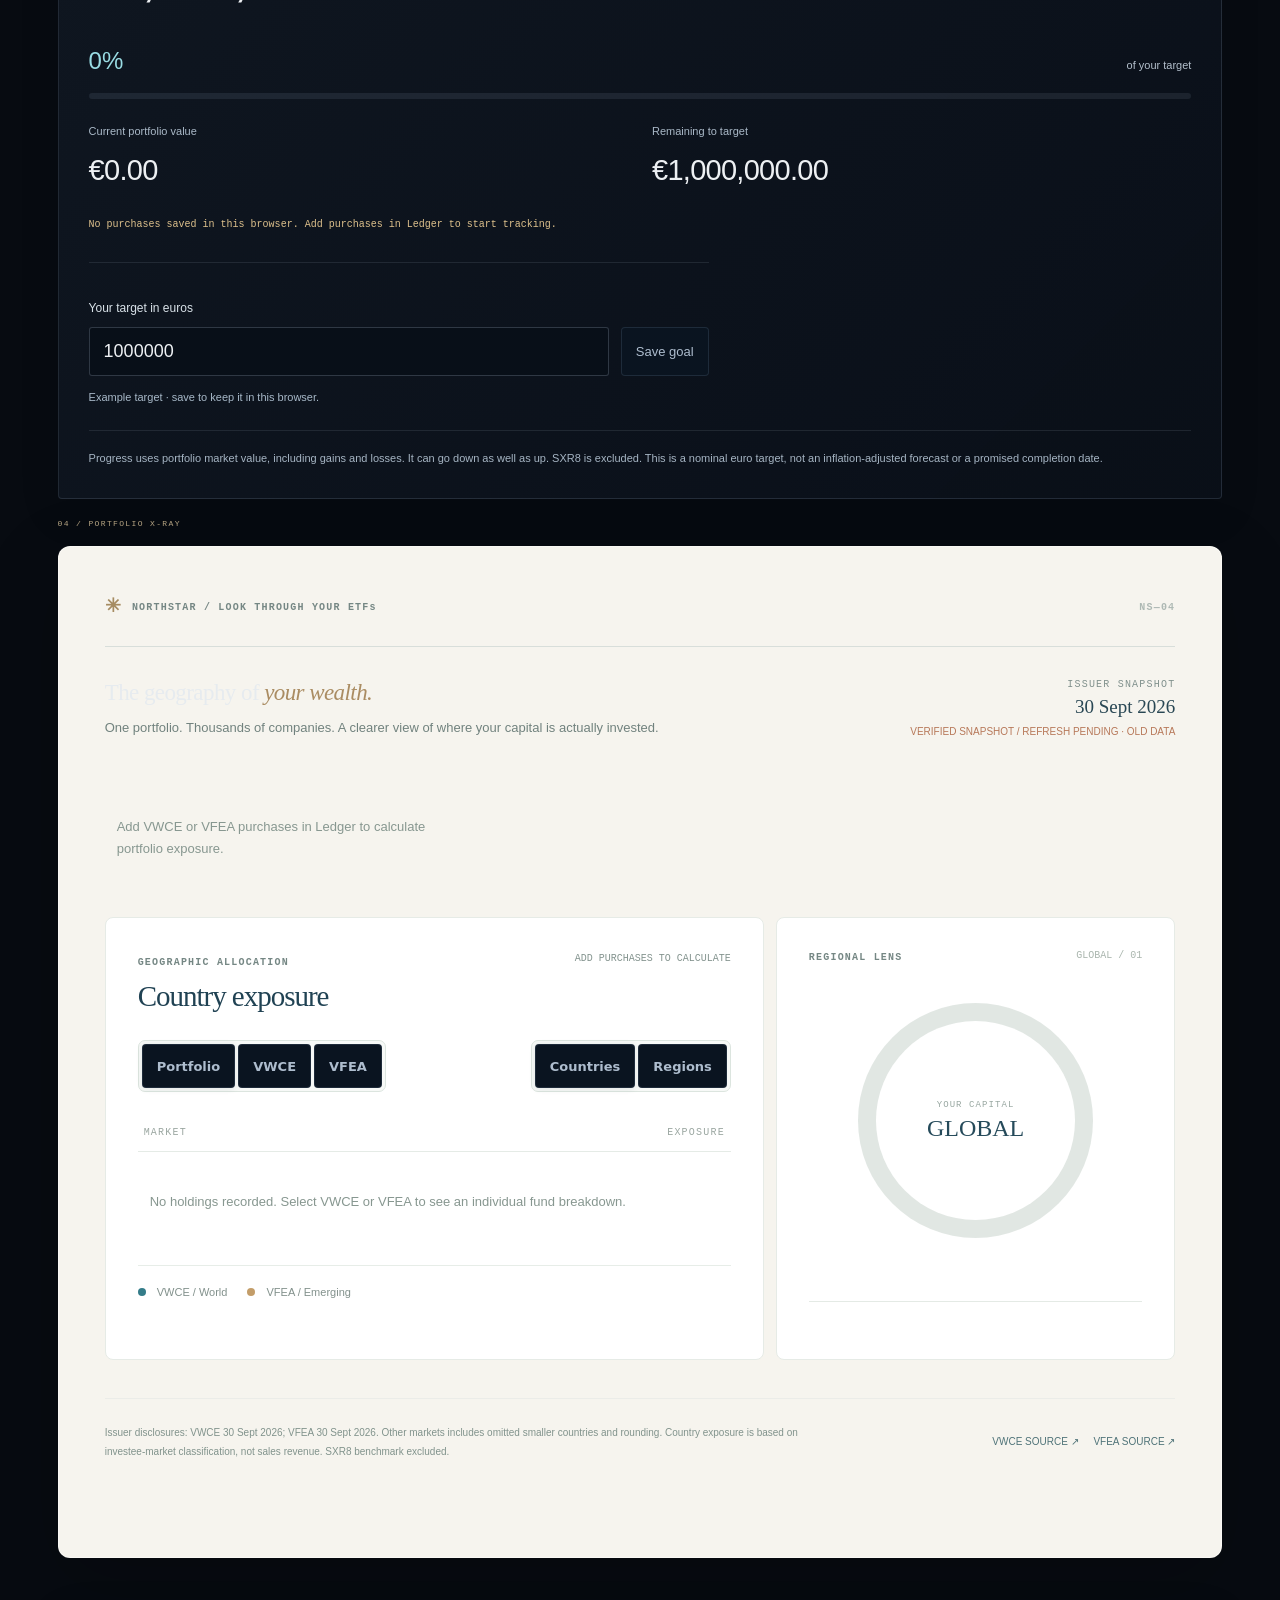
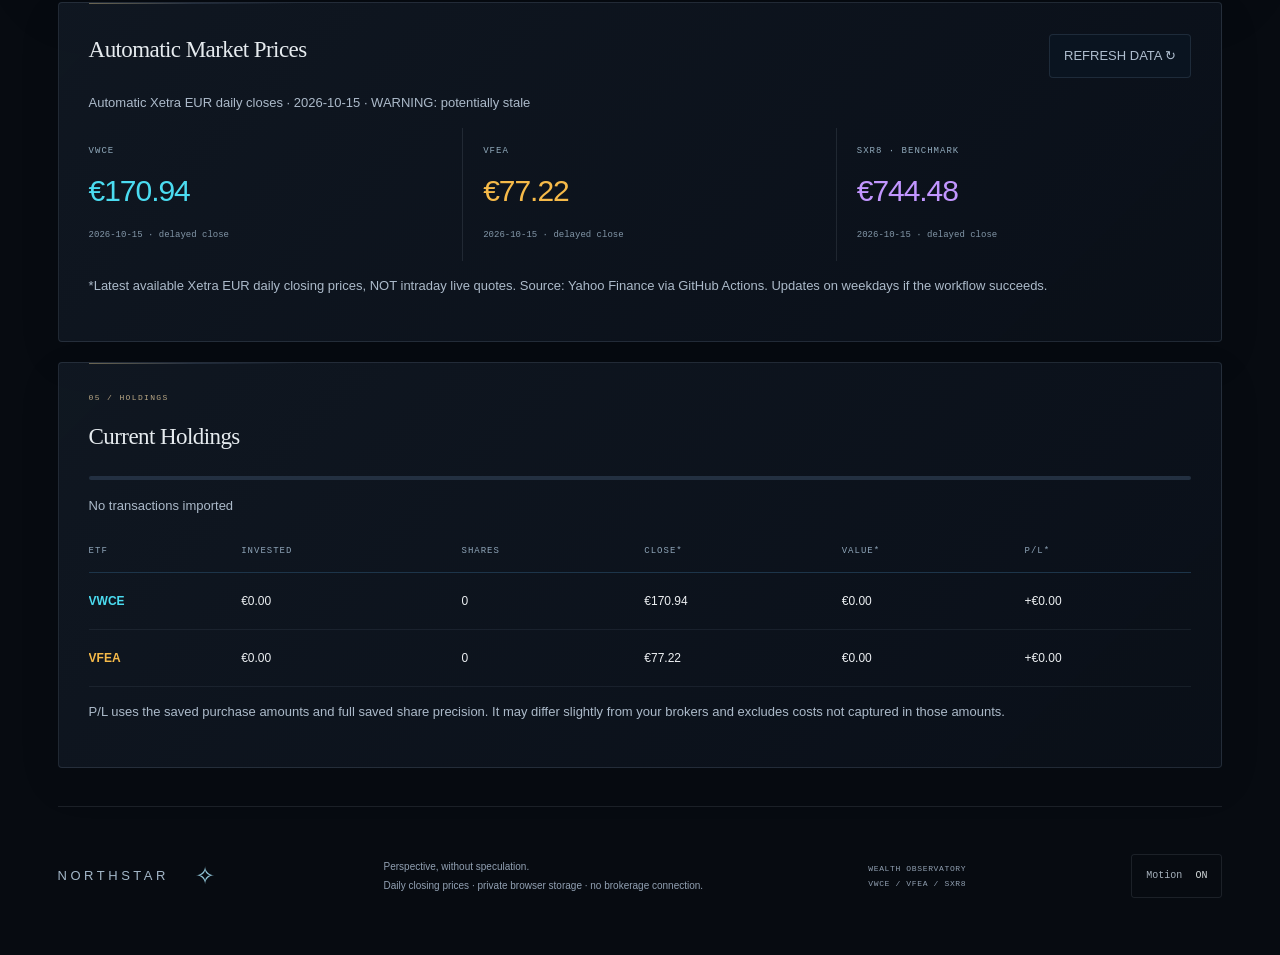
==== commit 0634a2f1: "Update index.html" ====
--- a/public/index.html
+++ b/public/index.html
@@ -1,3 +1,4 @@
+
 <!doctype html>
 <html lang="en">
 <head>
@@ -32,6 +33,7 @@
   <script defer src="./js/observatory.js"></script>
   <script defer src="./js/celestial.js"></script>
   <script defer src="./js/goal.js"></script>
+  <script defer src="./js/xray.js"></script>
   <script defer src="./js/portfolio-observatory.js"></script>
 </head>
 
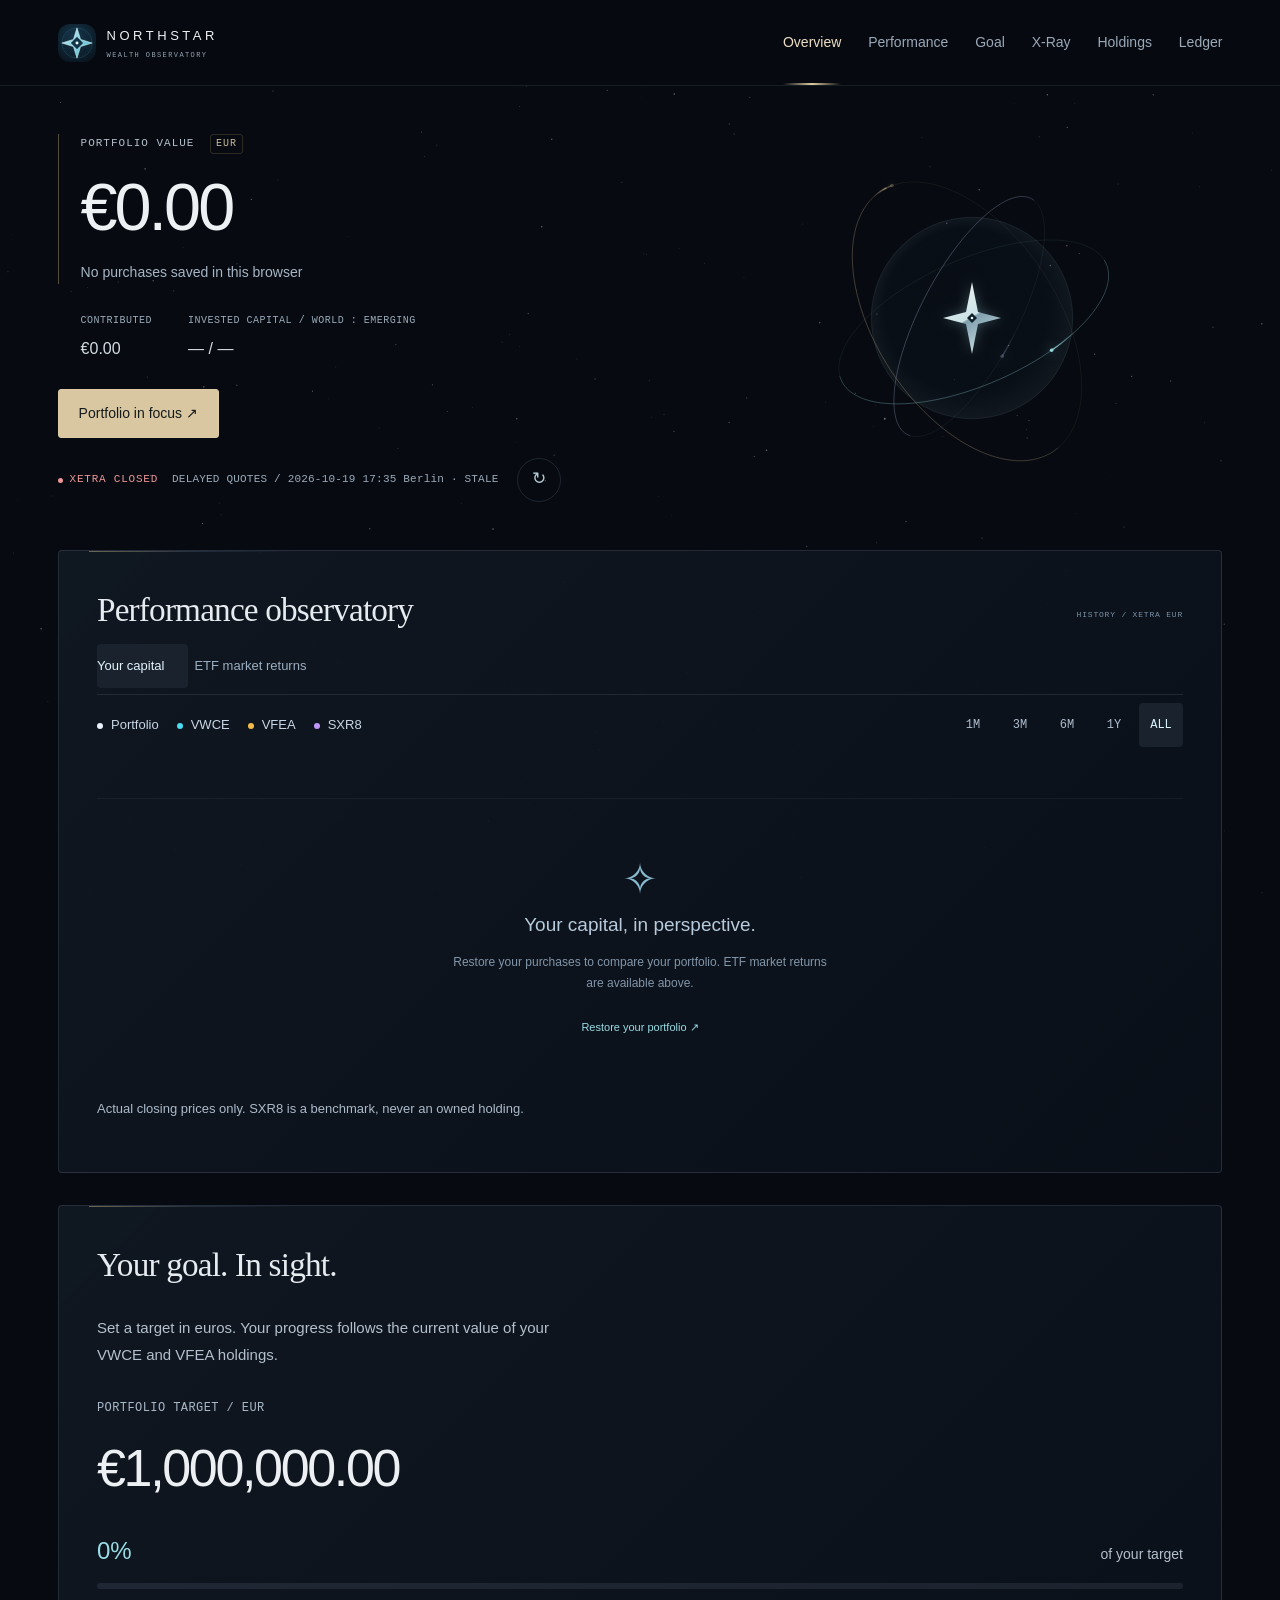
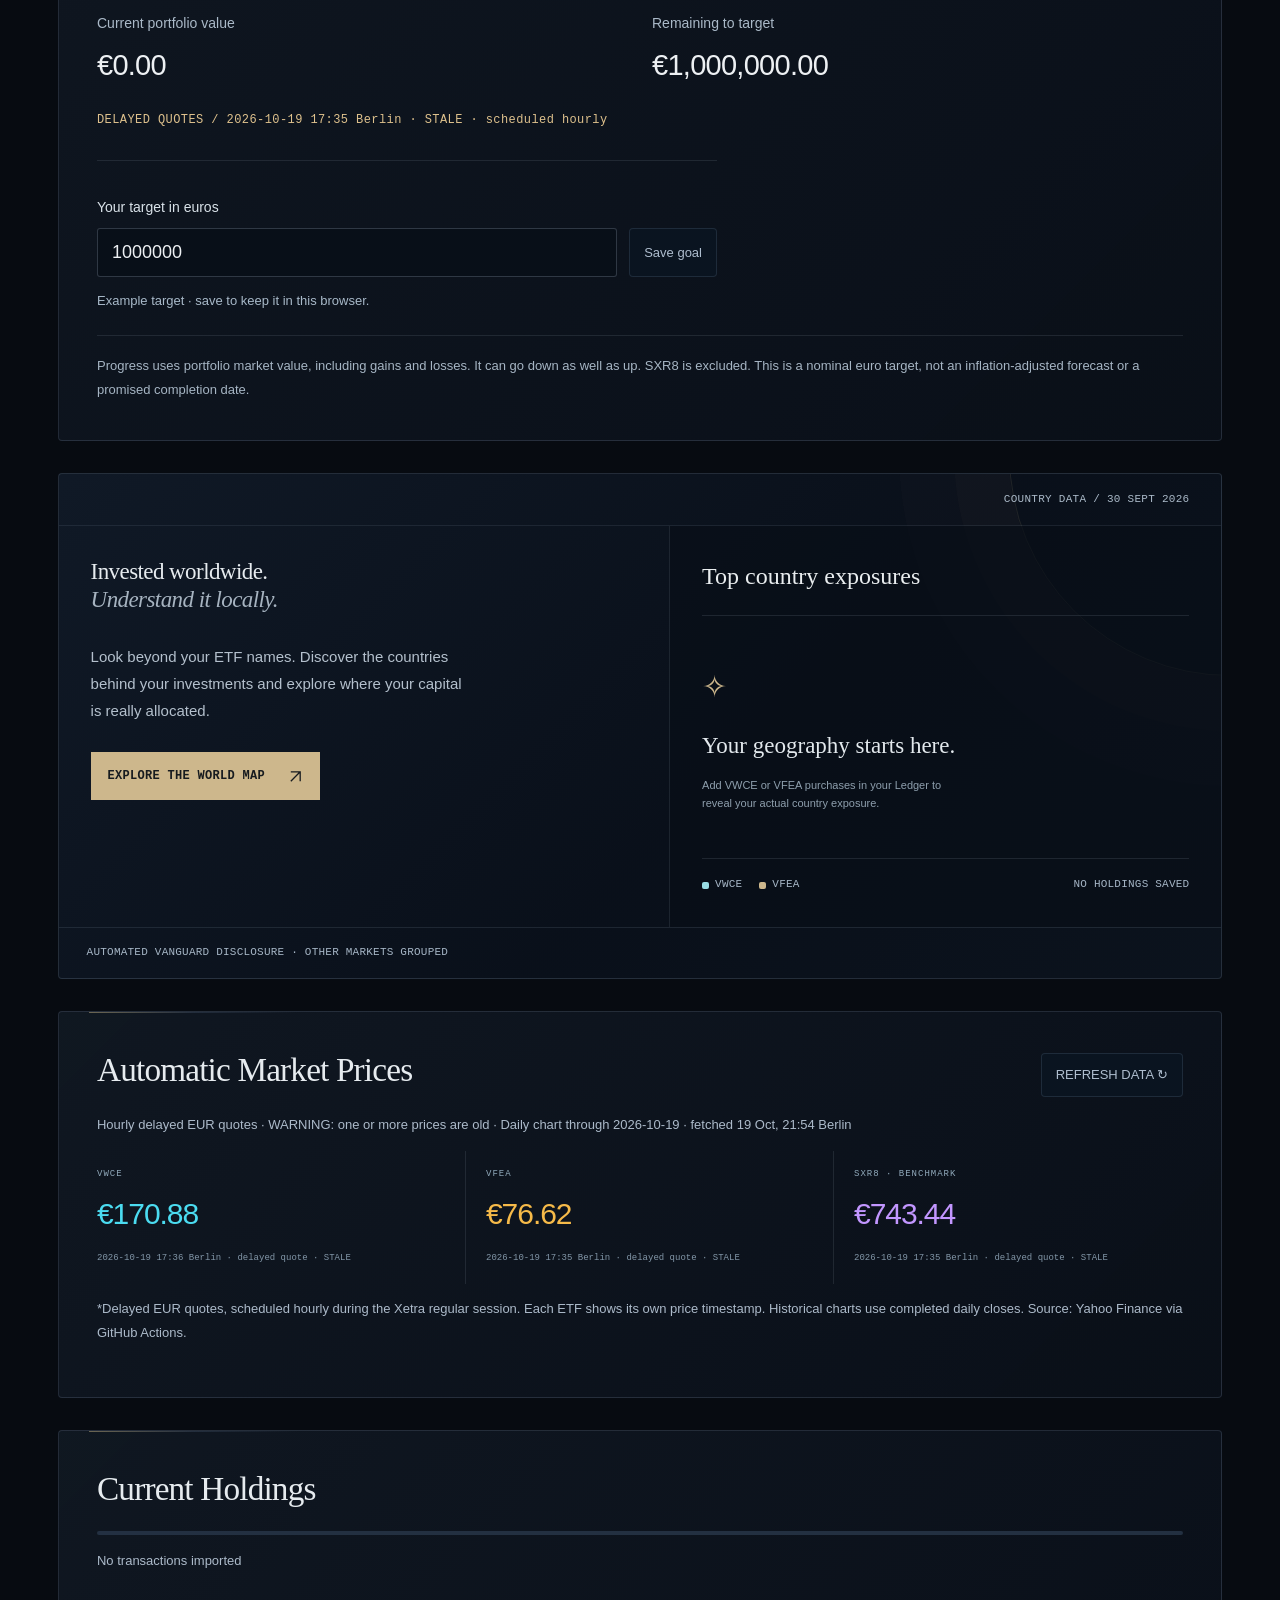
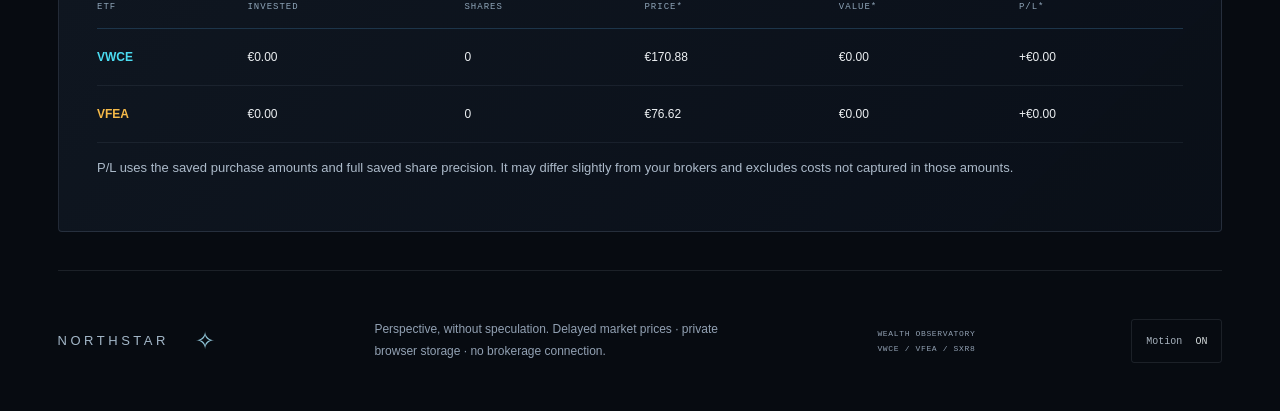
==== commit 8c6cbd72: "Update index.html" ====
--- a/public/index.html
+++ b/public/index.html
@@ -1,4 +1,3 @@
-
 <!doctype html>
 <html lang="en">
 <head>
@@ -28,6 +27,78 @@
   <link rel="stylesheet" href="./portfolio.css">
   <link rel="stylesheet" href="./observatory.css">
   <link rel="stylesheet" href="./celestial.css">
+
+  <style>
+    /* Keep the page heading accessible without a visible slogan. */
+
+    body .observatory .hero-copy #hero-title {
+      position: absolute;
+      width: 1px;
+      height: 1px;
+      padding: 0;
+      margin: -1px;
+      overflow: hidden;
+      clip-path: inset(50%);
+      white-space: nowrap;
+      border: 0;
+    }
+
+    body.goal-enabled main > .observatory {
+      min-height: 420px;
+      padding-block: 36px;
+      gap: clamp(24px, 4vw, 60px);
+    }
+
+    body.goal-enabled .observatory .hero-copy {
+      padding-block: 12px;
+    }
+
+    body.goal-enabled .observatory .hero-valuation > strong {
+      font-size: clamp(48px, 5.2vw, 78px);
+      line-height: 1.12;
+      margin-block: 16px;
+    }
+
+    body.goal-enabled .observatory .instrument {
+      max-width: 380px;
+    }
+
+    body.goal-enabled .observatory .hero-actions {
+      margin-block: 28px 20px;
+    }
+
+    @media (min-width: 621px) and (max-width: 900px) {
+      body.goal-enabled main > .observatory {
+        min-height: 380px;
+        gap: 24px;
+      }
+
+      body.goal-enabled .observatory .hero-valuation > strong {
+        font-size: 48px;
+      }
+    }
+
+    @media (max-width: 620px) {
+      body.goal-enabled main > .observatory {
+        min-height: 0;
+        padding-block: 32px 24px;
+        gap: 0;
+      }
+
+      body.goal-enabled .observatory .hero-copy {
+        padding-block: 0;
+      }
+
+      body.goal-enabled .observatory .hero-valuation > strong {
+        font-size: clamp(38px, 11.8vw, 56px);
+      }
+
+      body.goal-enabled .observatory .instrument {
+        max-width: 240px;
+        margin: 8px auto 0;
+      }
+    }
+  </style>
 
   <script defer src="./js/finance-utils.js"></script>
   <script defer src="./js/observatory.js"></script>
@@ -49,7 +120,6 @@
   </div>
 
   <header class="masthead" id="top">
-
     <a
       class="identity"
       href="#top"
@@ -61,6 +131,7 @@
         height="38"
         alt=""
       >
+
       <span>
         NORTHSTAR
         <small>WEALTH OBSERVATORY</small>
@@ -96,7 +167,6 @@
     >
       Motion <span>ON</span>
     </button>
-
   </header>
 
   <main>
@@ -105,7 +175,6 @@
       class="observatory"
       aria-labelledby="hero-title"
     >
-
       <div class="hero-copy">
 
         <div class="eyebrow">
@@ -113,14 +182,11 @@
           THE PRIVATE WEALTH OBSERVATORY
         </div>
 
-        <h1 id="hero-title">
-          Your investments.<br>
-          <em>Clearly understood.</em>
-        </h1>
+        <h1 id="hero-title">Portfolio overview</h1>
 
         <div class="hero-valuation">
           <span class="label">
-            TOTAL PORTFOLIO VALUE
+            PORTFOLIO VALUE
             <span class="unit">EUR</span>
           </span>
 
@@ -177,7 +243,7 @@
           <span class="status-dot"></span>
 
           <span id="hero-date">
-            CONNECTING TO DAILY MARKET DATA
+            CONNECTING TO MARKET DATA
           </span>
 
           <button
@@ -186,7 +252,6 @@
             aria-label="Refresh market data"
           >↻</button>
         </div>
-
       </div>
 
       <div
@@ -195,14 +260,12 @@
         role="region"
         aria-label="Northstar celestial instrument"
       >
-
         <div class="instrument-heading">
           <span>NORTHSTAR CORE</span>
           <span>NS / 001</span>
         </div>
 
         <div class="core-space">
-
           <div class="core-halo"></div>
 
           <canvas
@@ -216,13 +279,11 @@
           </div>
 
           <div class="core-tilt" id="core-tilt">
-
             <svg
               class="core-dial"
               viewBox="0 0 500 500"
               aria-hidden="true"
             >
-
               <defs>
                 <radialGradient id="core-surface">
                   <stop stop-color="#1a3d50"/>
@@ -259,6 +320,7 @@
                 opacity=".2"
               >
                 <path d="M250 8V492M8 250H492"/>
+
                 <circle cx="250" cy="250" r="230"/>
 
                 <circle
@@ -448,13 +510,11 @@
                 <text x="226" y="372">TRUE NORTH</text>
                 <text x="220" y="132">CAPITAL / EUR</text>
               </g>
-
             </svg>
 
             <div class="gyro gyro-one"><i></i></div>
             <div class="gyro gyro-two"><i></i></div>
             <div class="gyro gyro-three"><i></i></div>
-
           </div>
 
           <div class="orbit-tag tag-world">
@@ -466,7 +526,6 @@
             <i></i>
             <span>EMERGING<small>VFEA</small></span>
           </div>
-
         </div>
 
         <p class="orbit-disclaimer">
@@ -481,9 +540,7 @@
 
           <span>PRECISION / PERSPECTIVE</span>
         </div>
-
       </div>
-
     </section>
 
     <div class="section-divider">
@@ -512,7 +569,7 @@
 
       <p>
         Perspective, without speculation.<br>
-        Daily closing prices · private browser storage ·
+        Delayed market prices · private browser storage ·
         no brokerage connection.
       </p>
 
@@ -529,7 +586,6 @@
     aria-labelledby="map-title"
     aria-describedby="map-help"
   >
-
     <div class="map-heading">
       <div>
         <span class="eyebrow">
@@ -557,7 +613,6 @@
     </p>
 
     <div class="map-layout">
-
       <canvas
         id="celestial-map"
         tabindex="0"
@@ -566,7 +621,6 @@
       ></canvas>
 
       <div class="map-information">
-
         <span class="eyebrow">SELECT A REFERENCE</span>
 
         <div
@@ -605,9 +659,7 @@
           PRIVATE BY DESIGN<br>
           Purchases stay in this browser. No brokerage connection.
         </p>
-
       </div>
-
     </div>
 
     <div class="map-bottom">
@@ -619,7 +671,6 @@
         Reset orientation ↺
       </button>
     </div>
-
   </dialog>
 
 </body>
--- a/public/celestial.css
+++ b/public/celestial.css
@@ -1,4 +1,4 @@
-/* NORTHSTAR / orbital sphere and continuous celestial background. */
+/* NORTHSTAR — celestial design and dashboard readability */
 
 :root {
   --bg: #070b11;
@@ -22,6 +22,8 @@
 .atmosphere {
   display: none;
 }
+
+/* HEADER */
 
 .masthead {
   position: sticky;
@@ -98,10 +100,7 @@
   height: 2px;
   transform: translateX(var(--beacon-x, 0px));
   background: linear-gradient(
-    90deg,
-    transparent,
-    #dec99e,
-    transparent
+    90deg, transparent, #dec99e, transparent
   );
   transition:
     transform .24s cubic-bezier(.2, .8, .2, 1),
@@ -282,7 +281,6 @@
   touch-action: pan-y;
 }
 
-/* Quiet static surface, also used if rendering is unavailable. */
 .core-space::before {
   content: "";
   position: absolute;
@@ -290,9 +288,7 @@
   border: 1px solid #a2dbe51c;
   border-radius: 50%;
   background: radial-gradient(
-    circle at 34% 28%,
-    #96dce408,
-    transparent 64%
+    circle at 34% 28%, #96dce408, transparent 64%
   );
   box-shadow: inset 0 0 24px #83c8dd06;
   pointer-events: none;
@@ -312,7 +308,6 @@
   display: none;
 }
 
-/* Hide the fallback only after the orbital renderer is ready. */
 .instrument.orbital-ready .northstar-anchor {
   visibility: hidden;
 }
@@ -425,10 +420,7 @@
 
 #view-investments #pf-root .pf-panel:before {
   background: linear-gradient(
-    90deg,
-    #c6b48480,
-    #8facd728,
-    transparent
+    90deg, #c6b48480, #8facd728, transparent
   );
 }
 
@@ -757,7 +749,7 @@
   86% { opacity: .025; }
 }
 
-/* LARGE SCREENS */
+/* RESPONSIVE FOUNDATION */
 
 @media (min-width: 1500px) {
   .observatory {
@@ -765,8 +757,6 @@
     gap: 45px;
   }
 }
-
-/* IPAD AND SMALL DESKTOP */
 
 @media (max-width: 1100px) {
   .masthead { height: 80px; }
@@ -778,8 +768,6 @@
   .hero-facts { gap: 17px; }
   .hero-actions { gap: 15px; }
 }
-
-/* NARROW TABLETS */
 
 @media (max-width: 850px) {
   .observatory {
@@ -800,8 +788,6 @@
   #core-dialog { padding: 25px; }
 }
 
-/* MOBILE */
-
 @media (max-width: 620px) {
   .masthead {
     height: 70px;
@@ -813,7 +799,9 @@
     letter-spacing: .2em;
   }
 
-  .identity small { font-size: 6px; }
+  .identity small {
+    font-size: 6px;
+  }
 
   .nav {
     position: fixed;
@@ -850,8 +838,13 @@
     margin: 20px 0 25px;
   }
 
-  .hero-copy > .eyebrow { font-size: 7px; }
-  .hero-valuation > strong { font-size: 52px; }
+  .hero-copy > .eyebrow {
+    font-size: 7px;
+  }
+
+  .hero-valuation > strong {
+    font-size: 52px;
+  }
 
   .hero-facts {
     padding-left: 23px;
@@ -864,7 +857,9 @@
     gap: 18px;
   }
 
-  .primary-link { padding-inline: 16px; }
+  .primary-link {
+    padding-inline: 16px;
+  }
 
   .instrument {
     order: 1;
@@ -960,3 +955,376 @@
     scroll-behavior: auto;
   }
 }
+
+/*
+  HOMEPAGE READABILITY
+  Scoped to the dashboard, preserving dialog form layouts.
+*/
+
+body.goal-enabled main {
+  max-width: 1480px;
+}
+
+body.goal-enabled .masthead .nav {
+  gap: clamp(16px, 2.1vw, 30px);
+}
+
+body.goal-enabled .masthead .nav a,
+body.goal-enabled .masthead .nav .goal-nav {
+  font-size: 14px;
+  white-space: nowrap;
+}
+
+body.goal-enabled .masthead .nav > a > span,
+body.goal-enabled .masthead .nav > .goal-nav > span {
+  display: none;
+}
+
+body.goal-enabled .hero-copy > .eyebrow {
+  display: none;
+}
+
+body.goal-enabled .observatory {
+  padding: 56px 0 48px;
+  gap: clamp(24px, 4vw, 64px);
+}
+
+body.goal-enabled .hero-copy h1 {
+  margin: 0 0 36px;
+  font-size: clamp(36px, 3.4vw, 50px);
+  line-height: 1.16;
+}
+
+body.goal-enabled .hero-valuation .label {
+  font-size: 11px;
+  letter-spacing: .09em;
+}
+
+body.goal-enabled .hero-valuation > strong {
+  font-size: clamp(46px, 4.8vw, 72px);
+  margin: 14px 0;
+  letter-spacing: -.045em;
+  overflow-wrap: anywhere;
+}
+
+body.goal-enabled .hero-pl {
+  font-size: 14px;
+  line-height: 1.7;
+}
+
+body.goal-enabled .unit {
+  font-size: 10px;
+}
+
+body.goal-enabled .hero-facts {
+  gap: 24px 36px;
+  margin-top: 28px;
+}
+
+body.goal-enabled .hero-facts span {
+  font-size: 10px;
+  letter-spacing: .05em;
+}
+
+body.goal-enabled .hero-facts strong {
+  margin-top: 7px;
+  font-size: 16px;
+}
+
+body.goal-enabled .hero-actions {
+  margin: 30px 0 22px;
+}
+
+body.goal-enabled .hero-actions .primary-link {
+  min-height: 48px;
+  padding: 13px 20px;
+  font-size: 14px;
+}
+
+body.goal-enabled .data-status {
+  column-gap: 14px;
+  row-gap: 8px;
+  letter-spacing: .025em;
+}
+
+body.goal-enabled #hero-date,
+body.goal-enabled #northstar-market-status {
+  font-size: 11px;
+  line-height: 1.8;
+}
+
+body.goal-enabled #hero-date {
+  max-width: 100%;
+  overflow-wrap: anywhere;
+}
+
+body.goal-enabled .instrument {
+  max-width: 420px;
+}
+
+/* Consistent spacing for main-page panels only. */
+
+body.goal-enabled #view-investments #pf-root > section.pf-panel {
+  margin: 0 0 32px;
+  padding: clamp(24px, 3vw, 40px);
+  border-color: #9baec92b;
+  box-shadow: none;
+}
+
+body.goal-enabled #view-investments #pf-root > section.pf-panel > .section-coordinate {
+  display: none;
+}
+
+body.goal-enabled #view-investments #pf-root > section.pf-panel h2 {
+  font-size: clamp(27px, 2.6vw, 34px);
+  line-height: 1.2;
+}
+
+body.goal-enabled #view-investments #pf-root > section.pf-panel .pf-top {
+  gap: 16px;
+  flex-wrap: wrap;
+}
+
+body.goal-enabled #view-investments #pf-root > section.pf-panel .pf-sub {
+  font-size: 13px;
+  line-height: 1.85;
+}
+
+/* Goal readability. */
+
+body.goal-enabled #goal-section .goal-heading .eyebrow {
+  display: none;
+}
+
+body.goal-enabled #goal-section h2 {
+  margin-top: 0;
+}
+
+body.goal-enabled #goal-section .goal-description {
+  font-size: 15px;
+  line-height: 1.8;
+  max-width: 60ch;
+  margin: 20px 0 30px;
+}
+
+body.goal-enabled #goal-section .goal-kicker,
+body.goal-enabled #goal-section .goal-market {
+  font-size: 12px;
+  letter-spacing: .035em;
+}
+
+body.goal-enabled #goal-section .goal-progress-heading span,
+body.goal-enabled #goal-section .goal-metrics dt,
+body.goal-enabled #goal-section label {
+  font-size: 14px;
+}
+
+body.goal-enabled #goal-section .goal-storage,
+body.goal-enabled #goal-section .goal-footnote {
+  font-size: 13px;
+  line-height: 1.85;
+}
+
+/* A quieter X-Ray preview. Source dates remain visible. */
+
+body.goal-enabled #portfolio-xray.nxp-card {
+  margin: 0 0 32px;
+  border-radius: 4px;
+}
+
+body.goal-enabled #portfolio-xray .nxp-topline {
+  justify-content: flex-end;
+  padding: 16px 32px;
+  font-size: 11px;
+  color: #aab9c8;
+  letter-spacing: .025em;
+}
+
+body.goal-enabled #portfolio-xray .nxp-topline > span:first-child,
+body.goal-enabled #portfolio-xray .nxp-eyebrow,
+body.goal-enabled #portfolio-xray .nxp-preview-index,
+body.goal-enabled #portfolio-xray .nxp-preview-heading > div > span,
+body.goal-enabled #portfolio-xray .nxp-bottomline > span:last-child {
+  display: none;
+}
+
+body.goal-enabled #portfolio-xray .nxp-grid {
+  min-height: 0;
+}
+
+body.goal-enabled #portfolio-xray .nxp-copy {
+  padding: 32px;
+}
+
+body.goal-enabled #portfolio-xray h2 {
+  font-size: clamp(28px, 2.6vw, 36px);
+  line-height: 1.2;
+}
+
+body.goal-enabled #portfolio-xray .nxp-description {
+  font-size: 15px;
+  line-height: 1.8;
+  margin: 20px 0 28px;
+  max-width: 45ch;
+  color: #b4c0cd;
+}
+
+body.goal-enabled #portfolio-xray .nxp-action {
+  font-size: 12px;
+  min-height: 48px;
+  letter-spacing: .025em;
+}
+
+body.goal-enabled #portfolio-xray .nxp-preview {
+  padding: 32px;
+}
+
+body.goal-enabled #portfolio-xray .nxp-preview-heading strong {
+  margin-top: 0;
+  font-size: 24px;
+}
+
+body.goal-enabled #portfolio-xray .nxp-countries {
+  gap: 24px;
+  padding: 26px 0;
+}
+
+body.goal-enabled #portfolio-xray .nxp-country-name {
+  font-size: 15px;
+}
+
+body.goal-enabled #portfolio-xray .nxp-country-heading > strong {
+  font-size: 15px;
+}
+
+body.goal-enabled #portfolio-xray .nxp-country-name small,
+body.goal-enabled #portfolio-xray .nxp-country-value,
+body.goal-enabled #portfolio-xray .nxp-legend > span,
+body.goal-enabled #portfolio-xray #nxp-basis,
+body.goal-enabled #portfolio-xray .nxp-bottomline {
+  font-size: 11px;
+  line-height: 1.8;
+  color: #a6b6c6;
+  letter-spacing: .02em;
+}
+
+/* Footer. */
+
+body.goal-enabled main > footer {
+  flex-wrap: wrap;
+  gap: 24px;
+  padding-block: 36px;
+}
+
+body.goal-enabled main > footer p {
+  font-size: 12px;
+  line-height: 1.8;
+  max-width: 52ch;
+}
+
+/* iPad portrait and smaller tablets. */
+
+@media (min-width: 621px) and (max-width: 900px) {
+  body.goal-enabled .masthead {
+    gap: 16px;
+    padding-inline: 24px;
+  }
+
+  body.goal-enabled .masthead .nav {
+    gap: 16px;
+  }
+
+  body.goal-enabled .masthead .nav a,
+  body.goal-enabled .masthead .nav .goal-nav {
+    font-size: 13px;
+  }
+
+  body.goal-enabled .identity {
+    font-size: 11px;
+    letter-spacing: .15em;
+  }
+
+  body.goal-enabled .identity img {
+    width: 32px;
+    height: 32px;
+  }
+
+  body.goal-enabled .hero-copy h1 {
+    font-size: 35px;
+  }
+
+  body.goal-enabled .hero-valuation > strong {
+    font-size: 48px;
+  }
+}
+
+/* Mobile readability. */
+
+@media (max-width: 620px) {
+  body.goal-enabled .masthead .nav {
+    gap: 2px;
+    padding-inline: 8px;
+  }
+
+  body.goal-enabled .masthead .nav a,
+  body.goal-enabled .masthead .nav .goal-nav {
+    justify-content: center;
+    font-size: 11px;
+    min-width: 44px;
+  }
+
+  body.goal-enabled .observatory {
+    padding: 36px 0 32px;
+    gap: 0;
+  }
+
+  body.goal-enabled .hero-copy h1 {
+    font-size: clamp(31px, 8vw, 40px);
+    margin-bottom: 32px;
+  }
+
+  body.goal-enabled .hero-valuation {
+    padding-left: 16px;
+  }
+
+  body.goal-enabled .hero-valuation > strong {
+    font-size: clamp(38px, 11.8vw, 56px);
+  }
+
+  body.goal-enabled .hero-facts {
+    padding-left: 17px;
+    gap: 20px 28px;
+  }
+
+  body.goal-enabled .hero-facts strong {
+    font-size: 15px;
+  }
+
+  body.goal-enabled .instrument {
+    max-width: 280px;
+    margin-top: 12px;
+  }
+
+  body.goal-enabled #view-investments #pf-root > section.pf-panel {
+    padding: 24px 18px;
+    margin: 0 0 24px;
+  }
+
+  body.goal-enabled #portfolio-xray.nxp-card {
+    margin-bottom: 24px;
+  }
+
+  body.goal-enabled #portfolio-xray .nxp-topline,
+  body.goal-enabled #portfolio-xray .nxp-bottomline {
+    padding: 14px 18px;
+  }
+
+  body.goal-enabled #portfolio-xray .nxp-copy,
+  body.goal-enabled #portfolio-xray .nxp-preview {
+    padding: 26px 18px;
+  }
+
+  body.goal-enabled #portfolio-xray .nxp-country-name {
+    font-size: 14px;
+  }
+}
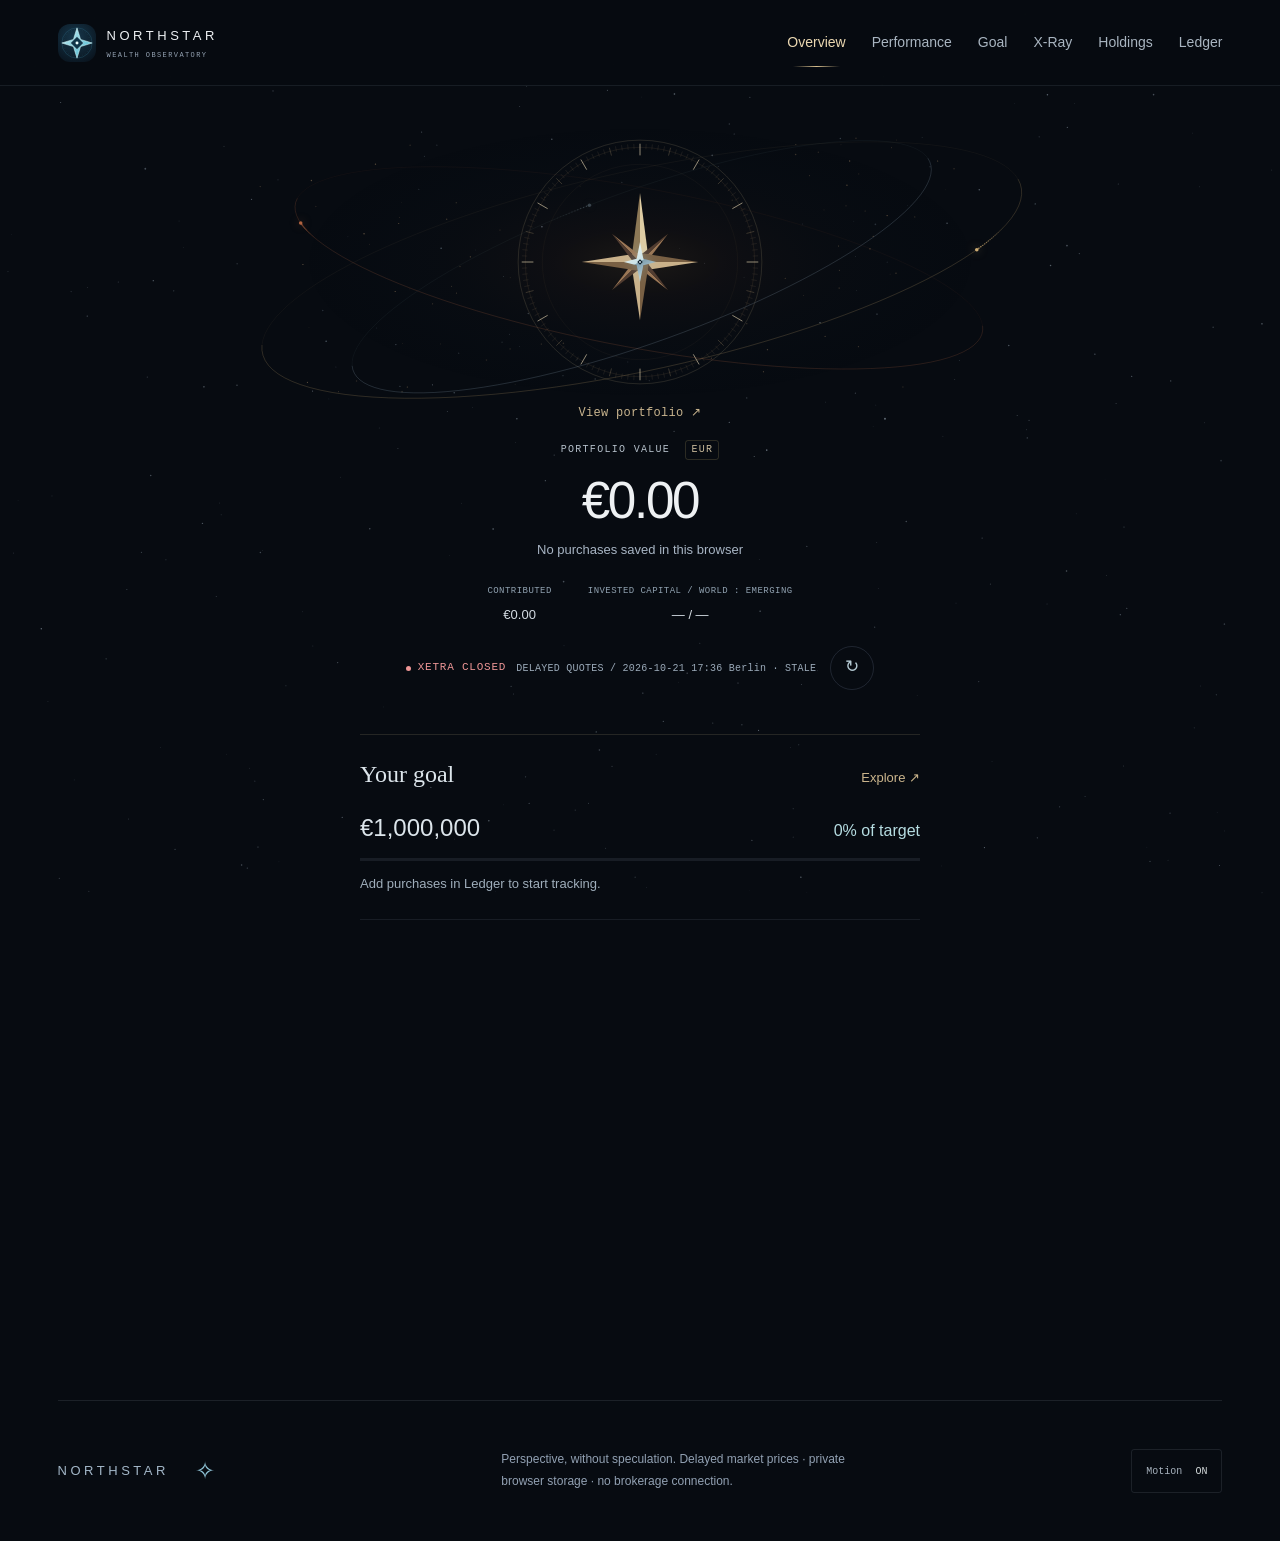
==== commit 316a979c: "Update index.html" ====
--- a/public/index.html
+++ b/public/index.html
@@ -8,14 +8,14 @@
     content="width=device-width,initial-scale=1,viewport-fit=cover"
   >
 
-  <meta name="theme-color" content="#060a11">
+  <meta name="theme-color" content="#070b11">
 
   <meta
     name="description"
-    content="NORTHSTAR — a private wealth observatory. Actual purchases, precise perspective."
+    content="NORTHSTAR — your portfolio, clearly understood."
   >
 
-  <title>NORTHSTAR — Wealth Observatory</title>
+  <title>Overview — NORTHSTAR</title>
 
   <link
     rel="icon"
@@ -24,654 +24,22 @@
   >
 
   <link rel="manifest" href="./manifest.webmanifest">
-  <link rel="stylesheet" href="./portfolio.css">
-  <link rel="stylesheet" href="./observatory.css">
-  <link rel="stylesheet" href="./celestial.css">
 
-  <style>
-    /* Keep the page heading accessible without a visible slogan. */
+  <link rel="stylesheet" href="./portfolio.css?v=pages-1">
+  <link rel="stylesheet" href="./observatory.css?v=pages-1">
+  <link rel="stylesheet" href="./celestial.css?v=pages-1">
 
-    body .observatory .hero-copy #hero-title {
-      position: absolute;
-      width: 1px;
-      height: 1px;
-      padding: 0;
-      margin: -1px;
-      overflow: hidden;
-      clip-path: inset(50%);
-      white-space: nowrap;
-      border: 0;
-    }
-
-    body.goal-enabled main > .observatory {
-      min-height: 420px;
-      padding-block: 36px;
-      gap: clamp(24px, 4vw, 60px);
-    }
-
-    body.goal-enabled .observatory .hero-copy {
-      padding-block: 12px;
-    }
-
-    body.goal-enabled .observatory .hero-valuation > strong {
-      font-size: clamp(48px, 5.2vw, 78px);
-      line-height: 1.12;
-      margin-block: 16px;
-    }
-
-    body.goal-enabled .observatory .instrument {
-      max-width: 380px;
-    }
-
-    body.goal-enabled .observatory .hero-actions {
-      margin-block: 28px 20px;
-    }
-
-    @media (min-width: 621px) and (max-width: 900px) {
-      body.goal-enabled main > .observatory {
-        min-height: 380px;
-        gap: 24px;
-      }
-
-      body.goal-enabled .observatory .hero-valuation > strong {
-        font-size: 48px;
-      }
-    }
-
-    @media (max-width: 620px) {
-      body.goal-enabled main > .observatory {
-        min-height: 0;
-        padding-block: 32px 24px;
-        gap: 0;
-      }
-
-      body.goal-enabled .observatory .hero-copy {
-        padding-block: 0;
-      }
-
-      body.goal-enabled .observatory .hero-valuation > strong {
-        font-size: clamp(38px, 11.8vw, 56px);
-      }
-
-      body.goal-enabled .observatory .instrument {
-        max-width: 240px;
-        margin: 8px auto 0;
-      }
-    }
-  </style>
-
-  <script defer src="./js/finance-utils.js"></script>
-  <script defer src="./js/observatory.js"></script>
-  <script defer src="./js/celestial.js"></script>
-  <script defer src="./js/goal.js"></script>
-  <script defer src="./js/xray.js"></script>
-  <script defer src="./js/portfolio-observatory.js"></script>
+  <script defer src="./js/pages.js?v=pages-1"></script>
 </head>
 
-<body data-state="loading">
+<body data-northstar-page="overview" data-state="loading">
+  <p style="padding:32px;color:#aab9c8;background:#070b11">
+    Loading NORTHSTAR…
+  </p>
 
-  <a class="skip" href="#view-investments">
-    Skip to portfolio
-  </a>
-
-  <div class="atmosphere" aria-hidden="true">
-    <div class="ambient-light"></div>
-    <div class="starfield"></div>
-  </div>
-
-  <header class="masthead" id="top">
-    <a
-      class="identity"
-      href="#top"
-      aria-label="Northstar overview"
-    >
-      <img
-        src="./assets/northstar-mark.svg"
-        width="38"
-        height="38"
-        alt=""
-      >
-
-      <span>
-        NORTHSTAR
-        <small>WEALTH OBSERVATORY</small>
-      </span>
-    </a>
-
-    <nav aria-label="Portfolio sections" class="nav">
-      <span class="nav-beacon" aria-hidden="true"></span>
-
-      <a class="active" href="#top" aria-current="page">
-        <span>01</span> Overview
-      </a>
-
-      <a href="#pf-chart">
-        <span>02</span> Performance
-      </a>
-
-      <a href="#pf-holdings">
-        <span>03</span> Holdings
-      </a>
-
-      <a href="#pf-trades">
-        <span>04</span> Ledger
-      </a>
-    </nav>
-
-    <button
-      class="motion-toggle"
-      id="motion-toggle"
-      type="button"
-      aria-pressed="false"
-      aria-label="Pause ambient motion"
-    >
-      Motion <span>ON</span>
-    </button>
-  </header>
-
-  <main>
-
-    <section
-      class="observatory"
-      aria-labelledby="hero-title"
-    >
-      <div class="hero-copy">
-
-        <div class="eyebrow">
-          <span class="status-dot"></span>
-          THE PRIVATE WEALTH OBSERVATORY
-        </div>
-
-        <h1 id="hero-title">Portfolio overview</h1>
-
-        <div class="hero-valuation">
-          <span class="label">
-            PORTFOLIO VALUE
-            <span class="unit">EUR</span>
-          </span>
-
-          <strong id="hero-value">—</strong>
-
-          <div id="hero-pl" class="hero-pl">
-            Awaiting your portfolio
-          </div>
-        </div>
-
-        <div class="hero-facts" aria-label="Portfolio context">
-          <div>
-            <span>CONTRIBUTED</span>
-            <strong id="core-contributed">—</strong>
-          </div>
-
-          <div>
-            <span>WORLD / EMERGING</span>
-            <strong id="core-allocation">—</strong>
-          </div>
-        </div>
-
-        <div class="hero-actions">
-          <button
-            class="primary-link"
-            id="explore-core"
-            type="button"
-            aria-haspopup="dialog"
-            aria-controls="core-dialog"
-          >
-            Portfolio in focus
-
-            <svg
-              width="13"
-              height="13"
-              viewBox="0 0 16 16"
-              aria-hidden="true"
-            >
-              <path
-                d="M3 13L13 3M3 3h10v10"
-                fill="none"
-                stroke="currentColor"
-                stroke-width="1.3"
-              />
-            </svg>
-          </button>
-
-          <a class="quiet-link" href="#pf-trades">
-            Portfolio ledger <span>→</span>
-          </a>
-        </div>
-
-        <div class="data-status">
-          <span class="status-dot"></span>
-
-          <span id="hero-date">
-            CONNECTING TO MARKET DATA
-          </span>
-
-          <button
-            id="refresh"
-            type="button"
-            aria-label="Refresh market data"
-          >↻</button>
-        </div>
-      </div>
-
-      <div
-        class="instrument"
-        id="instrument"
-        role="region"
-        aria-label="Northstar celestial instrument"
-      >
-        <div class="instrument-heading">
-          <span>NORTHSTAR CORE</span>
-          <span>NS / 001</span>
-        </div>
-
-        <div class="core-space">
-          <div class="core-halo"></div>
-
-          <canvas
-            id="celestial-core"
-            aria-hidden="true"
-          ></canvas>
-
-          <div class="core-coordinate" aria-hidden="true">
-            N / 00°
-            <span>CELESTIAL REFERENCE SYSTEM</span>
-          </div>
-
-          <div class="core-tilt" id="core-tilt">
-            <svg
-              class="core-dial"
-              viewBox="0 0 500 500"
-              aria-hidden="true"
-            >
-              <defs>
-                <radialGradient id="core-surface">
-                  <stop stop-color="#1a3d50"/>
-                  <stop offset=".65" stop-color="#091520"/>
-                  <stop offset="1" stop-color="#050c14"/>
-                </radialGradient>
-
-                <linearGradient
-                  id="core-metal"
-                  x1="0"
-                  y1="0"
-                  x2="1"
-                  y2="1"
-                >
-                  <stop stop-color="#f0ffff"/>
-                  <stop offset=".44" stop-color="#b5e8f5"/>
-                  <stop offset=".46" stop-color="#5795ad"/>
-                  <stop offset="1" stop-color="#82cbdc"/>
-                </linearGradient>
-
-                <linearGradient id="arc-light">
-                  <stop
-                    stop-color="#4bbedb"
-                    stop-opacity="0"
-                  />
-                  <stop offset="1" stop-color="#d6f9ff"/>
-                </linearGradient>
-              </defs>
-
-              <g
-                class="spatial-guides"
-                stroke="#6eabc7"
-                fill="none"
-                opacity=".2"
-              >
-                <path d="M250 8V492M8 250H492"/>
-
-                <circle cx="250" cy="250" r="230"/>
-
-                <circle
-                  cx="250"
-                  cy="250"
-                  r="215"
-                  stroke-dasharray="1 12"
-                />
-
-                <path
-                  d="M65 65L435 435M435 65L65 435"
-                  stroke-dasharray="2 8"
-                />
-              </g>
-
-              <g
-                fill="#8bacbe"
-                font-family="monospace"
-                font-size="10"
-                text-anchor="middle"
-              >
-                <text x="250" y="15">N</text>
-                <text x="489" y="254">E</text>
-                <text x="250" y="497">S</text>
-                <text x="11" y="254">W</text>
-              </g>
-
-              <g
-                id="precision-ticks"
-                stroke="#82bad0"
-              ></g>
-
-              <g class="orbit orbit-outer" fill="none">
-                <circle
-                  cx="250"
-                  cy="250"
-                  r="203"
-                  stroke="#47809b"
-                  stroke-width=".6"
-                />
-
-                <circle
-                  cx="250"
-                  cy="250"
-                  r="199"
-                  stroke="url(#arc-light)"
-                  stroke-width="3"
-                  stroke-dasharray="180 180 6 320 80 485"
-                />
-
-                <circle
-                  cx="250"
-                  cy="51"
-                  r="4"
-                  fill="#c8f5ff"
-                />
-
-                <circle
-                  cx="250"
-                  cy="449"
-                  r="2"
-                  fill="#87bed5"
-                />
-              </g>
-
-              <g
-                class="orbit orbit-middle"
-                fill="none"
-                stroke="#6dbcd2"
-              >
-                <circle
-                  cx="250"
-                  cy="250"
-                  r="181"
-                  stroke-width=".7"
-                  stroke-dasharray="2 10"
-                />
-
-                <circle
-                  cx="250"
-                  cy="250"
-                  r="171"
-                  stroke-width="1.5"
-                  stroke-dasharray="70 230 15 400"
-                />
-
-                <path
-                  d="M250 69v14M421 250h-14M250 431v-14M79 250h14"
-                  stroke="#e0faff"
-                />
-              </g>
-
-              <g class="orbit orbit-inner" fill="none">
-                <circle
-                  cx="250"
-                  cy="250"
-                  r="147"
-                  stroke="#407891"
-                  stroke-width=".8"
-                />
-
-                <circle
-                  cx="250"
-                  cy="250"
-                  r="142"
-                  stroke="#8bcedf"
-                  stroke-width="3"
-                  stroke-dasharray="1 8"
-                  opacity=".45"
-                />
-
-                <circle
-                  cx="250"
-                  cy="108"
-                  r="3"
-                  fill="#c4eefa"
-                />
-              </g>
-
-              <circle
-                cx="250"
-                cy="250"
-                r="107"
-                fill="url(#core-surface)"
-                stroke="#6295af"
-                stroke-width=".8"
-              />
-
-              <circle
-                cx="250"
-                cy="250"
-                r="99"
-                fill="none"
-                stroke="#47748a"
-                stroke-width=".5"
-              />
-
-              <circle
-                cx="250"
-                cy="250"
-                r="88"
-                fill="none"
-                stroke="#67a8c4"
-                opacity=".25"
-                stroke-dasharray="1 5"
-              />
-
-              <g class="core-star">
-                <path
-                  d="M250 165L269 231L335 250L269 269L250 335L231 269L165 250L231 231Z"
-                  fill="url(#core-metal)"
-                  stroke="#e2faff"
-                  stroke-width=".8"
-                />
-
-                <path
-                  d="M250 165V335M165 250H335"
-                  stroke="#c2f6ff"
-                  opacity=".4"
-                />
-
-                <path
-                  d="M250 218L282 250L250 282L218 250Z"
-                  fill="#0a1d2a"
-                  stroke="#a2d5e5"
-                />
-
-                <path
-                  d="M250 237L263 250L250 263L237 250Z"
-                  fill="#bcefff"
-                />
-
-                <circle
-                  cx="250"
-                  cy="250"
-                  r="3"
-                  fill="white"
-                />
-              </g>
-
-              <g
-                fill="#769cac"
-                font-family="monospace"
-                font-size="7"
-                letter-spacing="2"
-              >
-                <text x="226" y="372">TRUE NORTH</text>
-                <text x="220" y="132">CAPITAL / EUR</text>
-              </g>
-            </svg>
-
-            <div class="gyro gyro-one"><i></i></div>
-            <div class="gyro gyro-two"><i></i></div>
-            <div class="gyro gyro-three"><i></i></div>
-          </div>
-
-          <div class="orbit-tag tag-world">
-            <i></i>
-            <span>WORLD<small>VWCE</small></span>
-          </div>
-
-          <div class="orbit-tag tag-emerging">
-            <i></i>
-            <span>EMERGING<small>VFEA</small></span>
-          </div>
-        </div>
-
-        <p class="orbit-disclaimer">
-          Orbital motion is decorative · not a measure of returns
-        </p>
-
-        <div class="instrument-footer">
-          <span>
-            <i class="status-dot"></i>
-            <b id="core-state">ACQUIRING DATA</b>
-          </span>
-
-          <span>PRECISION / PERSPECTIVE</span>
-        </div>
-      </div>
-    </section>
-
-    <div class="section-divider">
-      <span>01 / CAPITAL OVERVIEW</span>
-      <span>WORLD + EMERGING EQUITIES</span>
-    </div>
-
-    <section
-      id="view-investments"
-      aria-label="Portfolio overview"
-    >
-      <p class="boot">Loading portfolio engine…</p>
-    </section>
-
-    <noscript>
-      <p>
-        JavaScript is required to calculate your portfolio.
-        Your saved records remain in browser storage.
-      </p>
-    </noscript>
-
-    <footer>
-      <a class="identity footer-identity" href="#top">
-        NORTHSTAR <span>✧</span>
-      </a>
-
-      <p>
-        Perspective, without speculation.<br>
-        Delayed market prices · private browser storage ·
-        no brokerage connection.
-      </p>
-
-      <span>
-        WEALTH OBSERVATORY<br>
-        VWCE / VFEA / SXR8
-      </span>
-    </footer>
-
-  </main>
-
-  <dialog
-    id="core-dialog"
-    aria-labelledby="map-title"
-    aria-describedby="map-help"
-  >
-    <div class="map-heading">
-      <div>
-        <span class="eyebrow">
-          NORTHSTAR / CELESTIAL ATLAS
-        </span>
-
-        <h2 id="map-title">
-          Your capital. In constellation.
-        </h2>
-      </div>
-
-      <button
-        id="close-core"
-        type="button"
-        aria-label="Close portfolio in focus"
-        autofocus
-      >
-        Close ×
-      </button>
-    </div>
-
-    <p id="map-help">
-      Drag the instrument to rotate. Use arrow keys when focused.
-      Orbits are decorative; financial values below come from your portfolio.
-    </p>
-
-    <div class="map-layout">
-      <canvas
-        id="celestial-map"
-        tabindex="0"
-        role="img"
-        aria-label="Interactive celestial instrument. Arrow keys rotate; Home resets. Drag to rotate."
-      ></canvas>
-
-      <div class="map-information">
-        <span class="eyebrow">SELECT A REFERENCE</span>
-
-        <div
-          class="asset-selector"
-          role="group"
-          aria-label="Asset details"
-        >
-          <button
-            type="button"
-            data-asset="VWCE"
-            aria-pressed="true"
-          >
-            VWCE <small>WORLD</small>
-          </button>
-
-          <button
-            type="button"
-            data-asset="VFEA"
-            aria-pressed="false"
-          >
-            VFEA <small>EMERGING</small>
-          </button>
-
-          <button
-            type="button"
-            data-asset="SXR8"
-            aria-pressed="false"
-          >
-            SXR8 <small>BENCHMARK ONLY</small>
-          </button>
-        </div>
-
-        <div id="asset-detail" aria-live="polite"></div>
-
-        <p class="map-privacy">
-          PRIVATE BY DESIGN<br>
-          Purchases stay in this browser. No brokerage connection.
-        </p>
-      </div>
-    </div>
-
-    <div class="map-bottom">
-      <span>
-        VWCE / CYAN · VFEA / GOLD · SXR8 / PURPLE
-      </span>
-
-      <button id="reset-core" type="button">
-        Reset orientation ↺
-      </button>
-    </div>
-  </dialog>
-
+  <noscript>
+    JavaScript is required to calculate your portfolio.
+    Your saved purchases remain in this browser.
+  </noscript>
 </body>
 </html>
--- a/public/portfolio.css
+++ b/public/portfolio.css
@@ -207,3 +207,147 @@
     grid-template-columns: 1fr;
   }
 }
+
+/* NORTHSTAR / open, readable holdings. */
+
+body.goal-enabled #view-investments #pf-root > section.pf-panel:has(#pf-holdings) {
+  border: 0;
+  border-radius: 0;
+  background: transparent;
+  box-shadow: none;
+  padding: 28px 0 32px;
+  margin: 0 0 40px;
+}
+
+body.goal-enabled #view-investments #pf-root > section.pf-panel:has(#pf-holdings)::before {
+  display: none;
+}
+
+body.goal-enabled #view-investments #pf-root > section:has(#pf-holdings) > h2 {
+  margin: 0 0 24px;
+  font: normal 28px/1.2 Georgia, "Times New Roman", serif;
+  letter-spacing: -.025em;
+  color: #e7ecef;
+}
+
+body.goal-enabled #view-investments #pf-root #pf-bar {
+  height: 4px;
+  margin: 0 0 14px;
+  border: 0;
+  border-radius: 2px;
+  opacity: .85;
+}
+
+body.goal-enabled #view-investments #pf-root #pf-allocation {
+  margin: 0 0 28px;
+  color: #a9b7c4;
+  font-size: 13px;
+  line-height: 1.8;
+  letter-spacing: 0;
+}
+
+body.goal-enabled #view-investments #pf-root section:has(#pf-holdings) .pf-table {
+  max-width: 100%;
+  overflow-x: auto;
+  scrollbar-width: thin;
+  scrollbar-color: #8c795450 transparent;
+}
+
+body.goal-enabled #view-investments #pf-root section:has(#pf-holdings) table {
+  width: 100%;
+  min-width: 680px;
+  border: 0;
+  border-collapse: collapse;
+  table-layout: auto;
+}
+
+body.goal-enabled #view-investments #pf-root section:has(#pf-holdings) thead th {
+  padding: 14px 16px;
+  border: 0;
+  border-bottom: 1px solid #cdb78c30;
+  background: transparent;
+  color: #9dabb7;
+  font: 10px/1.6 var(--mono, monospace);
+  letter-spacing: .075em;
+  text-align: right;
+  white-space: nowrap;
+}
+
+body.goal-enabled #view-investments #pf-root #pf-holdings td {
+  padding: 28px 16px;
+  border: 0;
+  border-bottom: 1px solid #a4b5c51a;
+  background: transparent;
+  color: #d4dce3;
+  text-align: right;
+  font-size: 14px;
+  line-height: 1.6;
+  font-variant-numeric: tabular-nums lining-nums;
+  white-space: nowrap;
+}
+
+body.goal-enabled #view-investments #pf-root section:has(#pf-holdings) thead th:first-child,
+body.goal-enabled #view-investments #pf-root #pf-holdings td:first-child {
+  padding-left: 0;
+  text-align: left;
+}
+
+body.goal-enabled #view-investments #pf-root section:has(#pf-holdings) thead th:last-child,
+body.goal-enabled #view-investments #pf-root #pf-holdings td:last-child {
+  padding-right: 0;
+}
+
+body.goal-enabled #view-investments #pf-root #pf-holdings td:first-child b {
+  font-size: 16px;
+  font-weight: 500;
+  letter-spacing: .035em;
+}
+
+body.goal-enabled #view-investments #pf-root #pf-holdings td:nth-child(2),
+body.goal-enabled #view-investments #pf-root #pf-holdings td:nth-child(3),
+body.goal-enabled #view-investments #pf-root #pf-holdings td:nth-child(4) {
+  color: #aab8c5;
+  font-size: 13px;
+}
+
+body.goal-enabled #view-investments #pf-root #pf-holdings td:nth-child(5) {
+  color: #edf0f3;
+  font-size: 18px;
+  font-weight: 450;
+  letter-spacing: -.02em;
+}
+
+body.goal-enabled #view-investments #pf-root #pf-holdings td:last-child {
+  font-weight: 500;
+}
+
+body.goal-enabled #view-investments #pf-root #pf-holdings tr:hover {
+  background: #cdb78c06;
+}
+
+body.goal-enabled #view-investments #pf-root section:has(#pf-holdings) > .pf-sub:last-child {
+  max-width: 76ch;
+  margin: 20px 0 0;
+  color: #95a5b4;
+  font-size: 12px;
+  line-height: 1.85;
+}
+
+@media (max-width: 740px) {
+  body.goal-enabled #view-investments #pf-root > section.pf-panel:has(#pf-holdings) {
+    padding: 24px 0;
+    margin-bottom: 28px;
+  }
+
+  body.goal-enabled #view-investments #pf-root section:has(#pf-holdings) thead th {
+    padding-inline: 12px;
+  }
+
+  body.goal-enabled #view-investments #pf-root #pf-holdings td {
+    padding: 24px 12px;
+  }
+
+  body.goal-enabled #view-investments #pf-root #pf-holdings td:nth-child(5) {
+    font-size: 17px;
+  }
+}
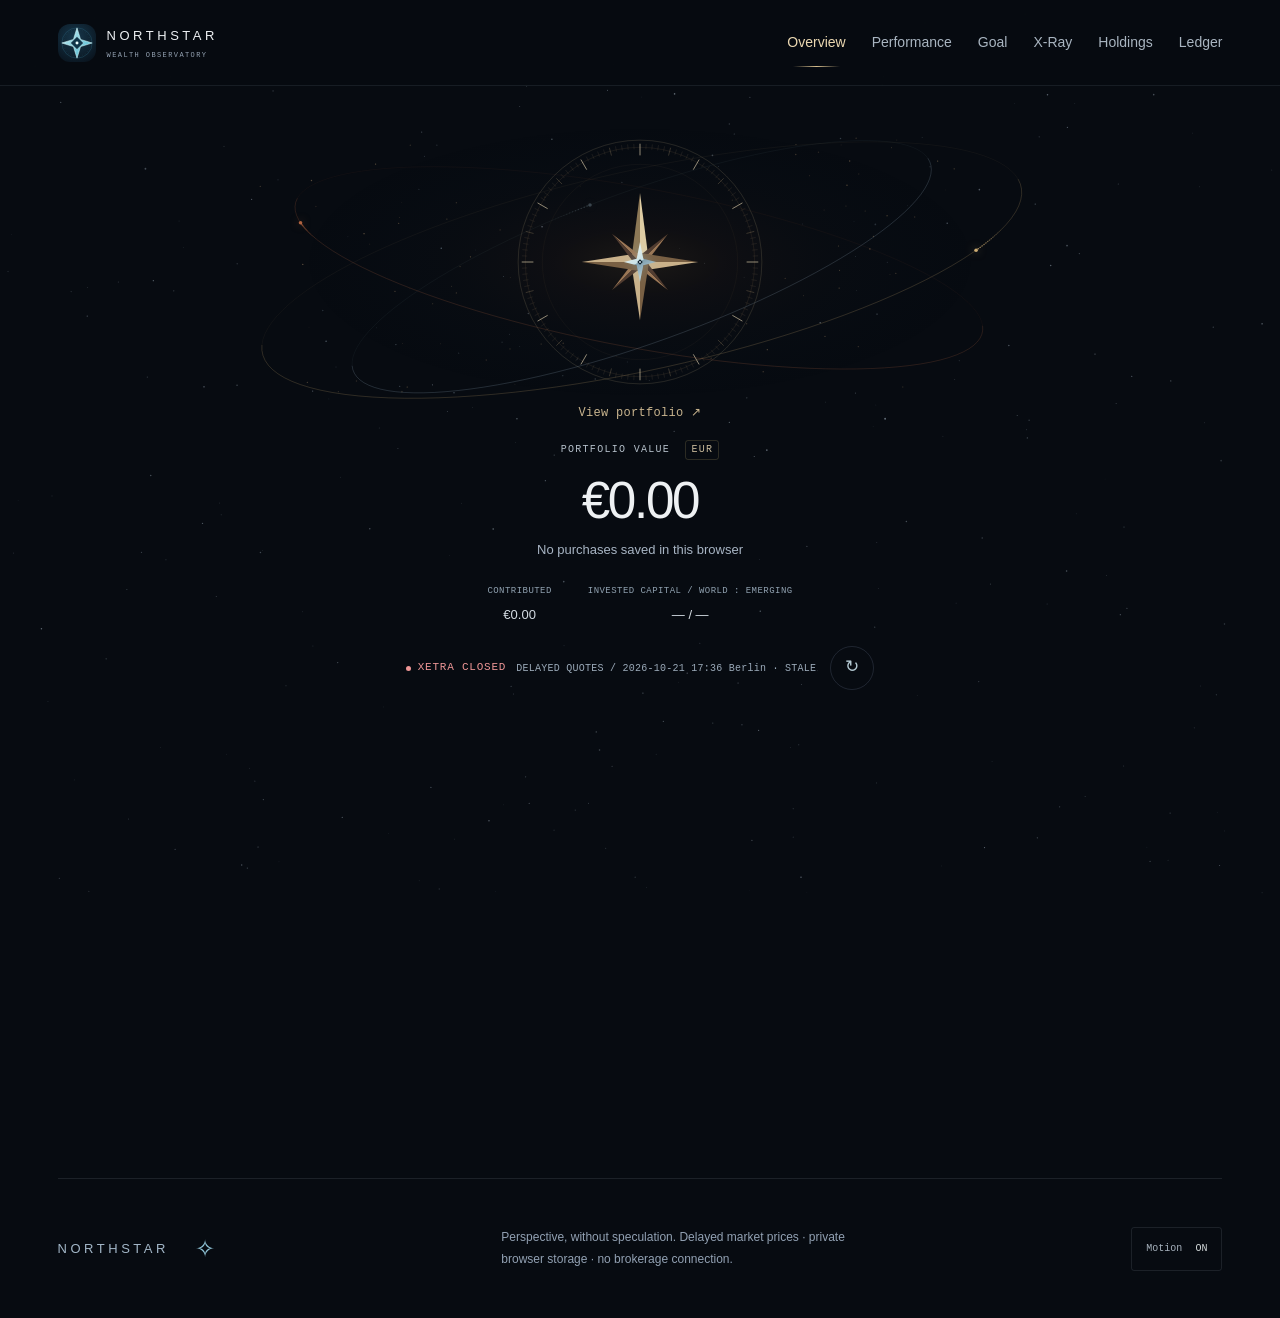
==== commit 8f91d402: "Update index.html" ====
--- a/public/index.html
+++ b/public/index.html
@@ -29,6 +29,12 @@
   <link rel="stylesheet" href="./observatory.css?v=pages-1">
   <link rel="stylesheet" href="./celestial.css?v=pages-1">
 
+  <style>
+    body[data-northstar-page="overview"] .ns-goal-preview {
+      display: none !important;
+    }
+  </style>
+
   <script defer src="./js/pages.js?v=pages-1"></script>
 </head>
 
